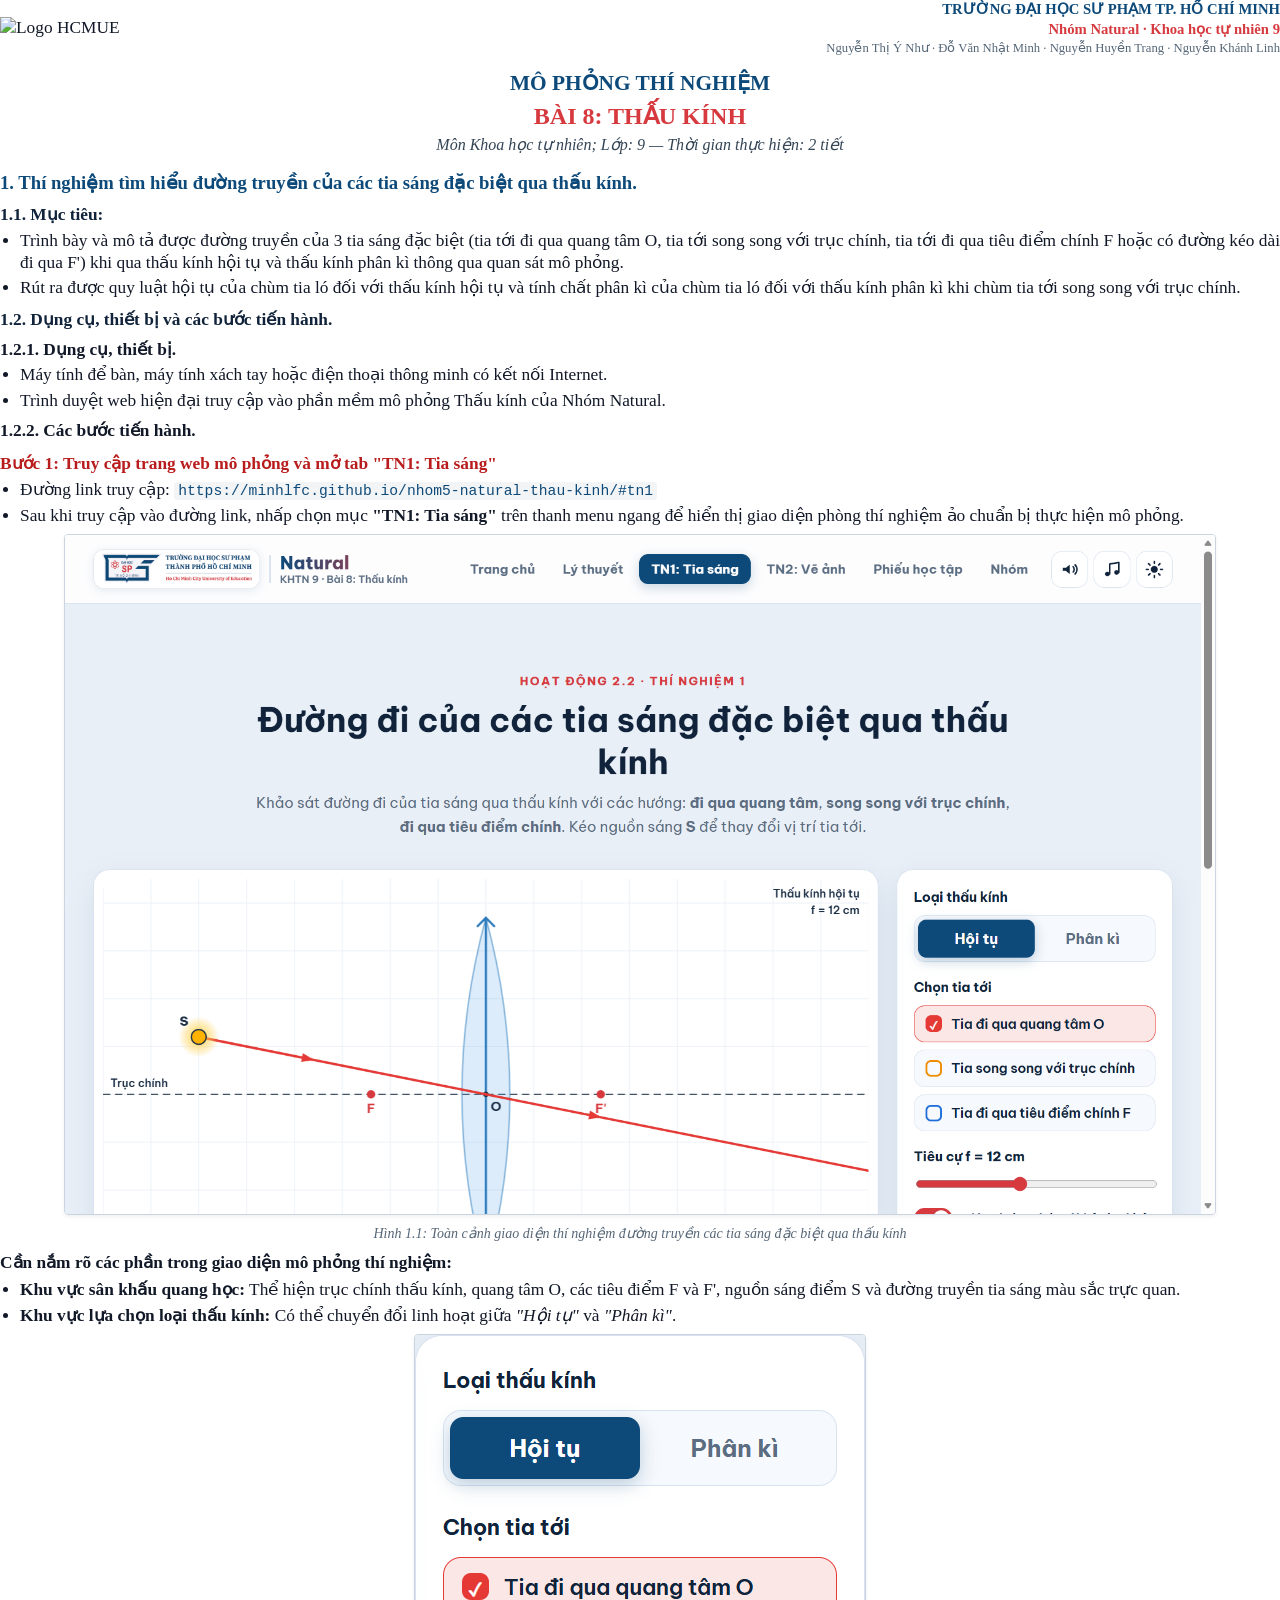
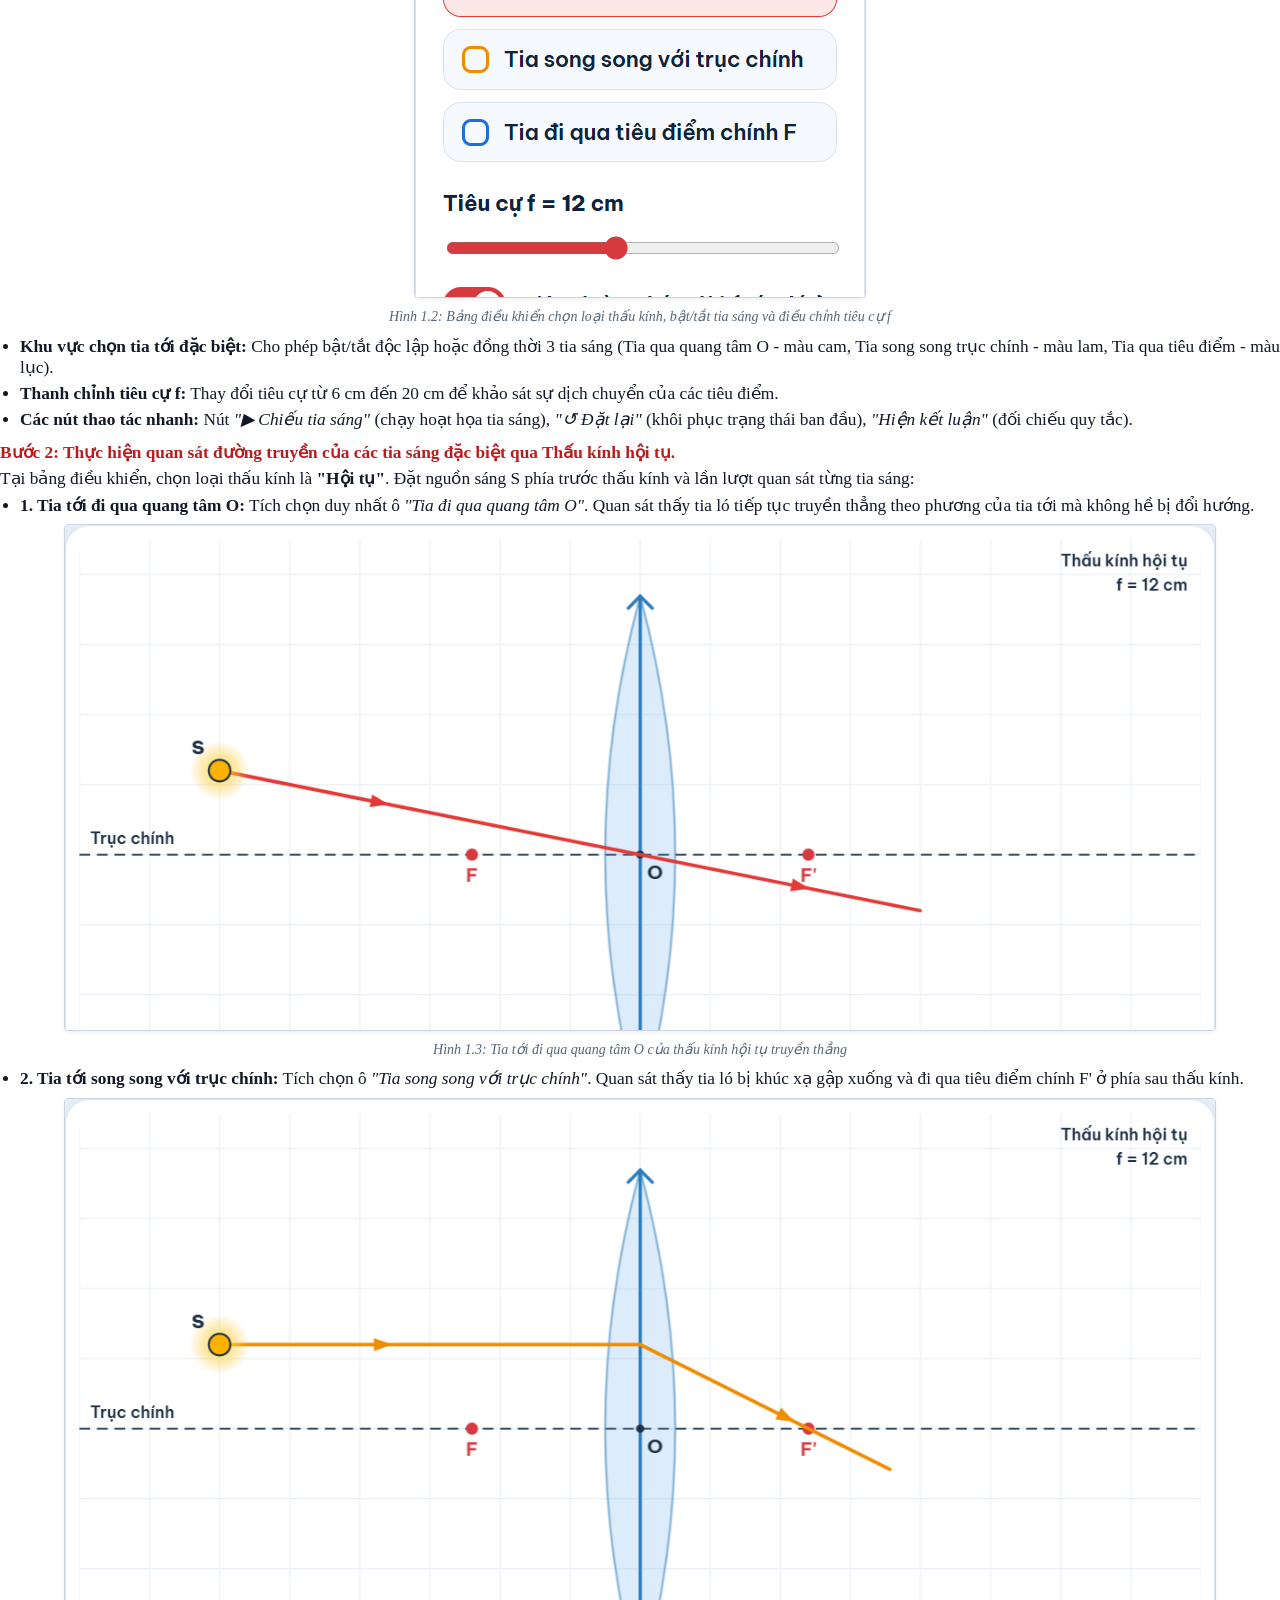
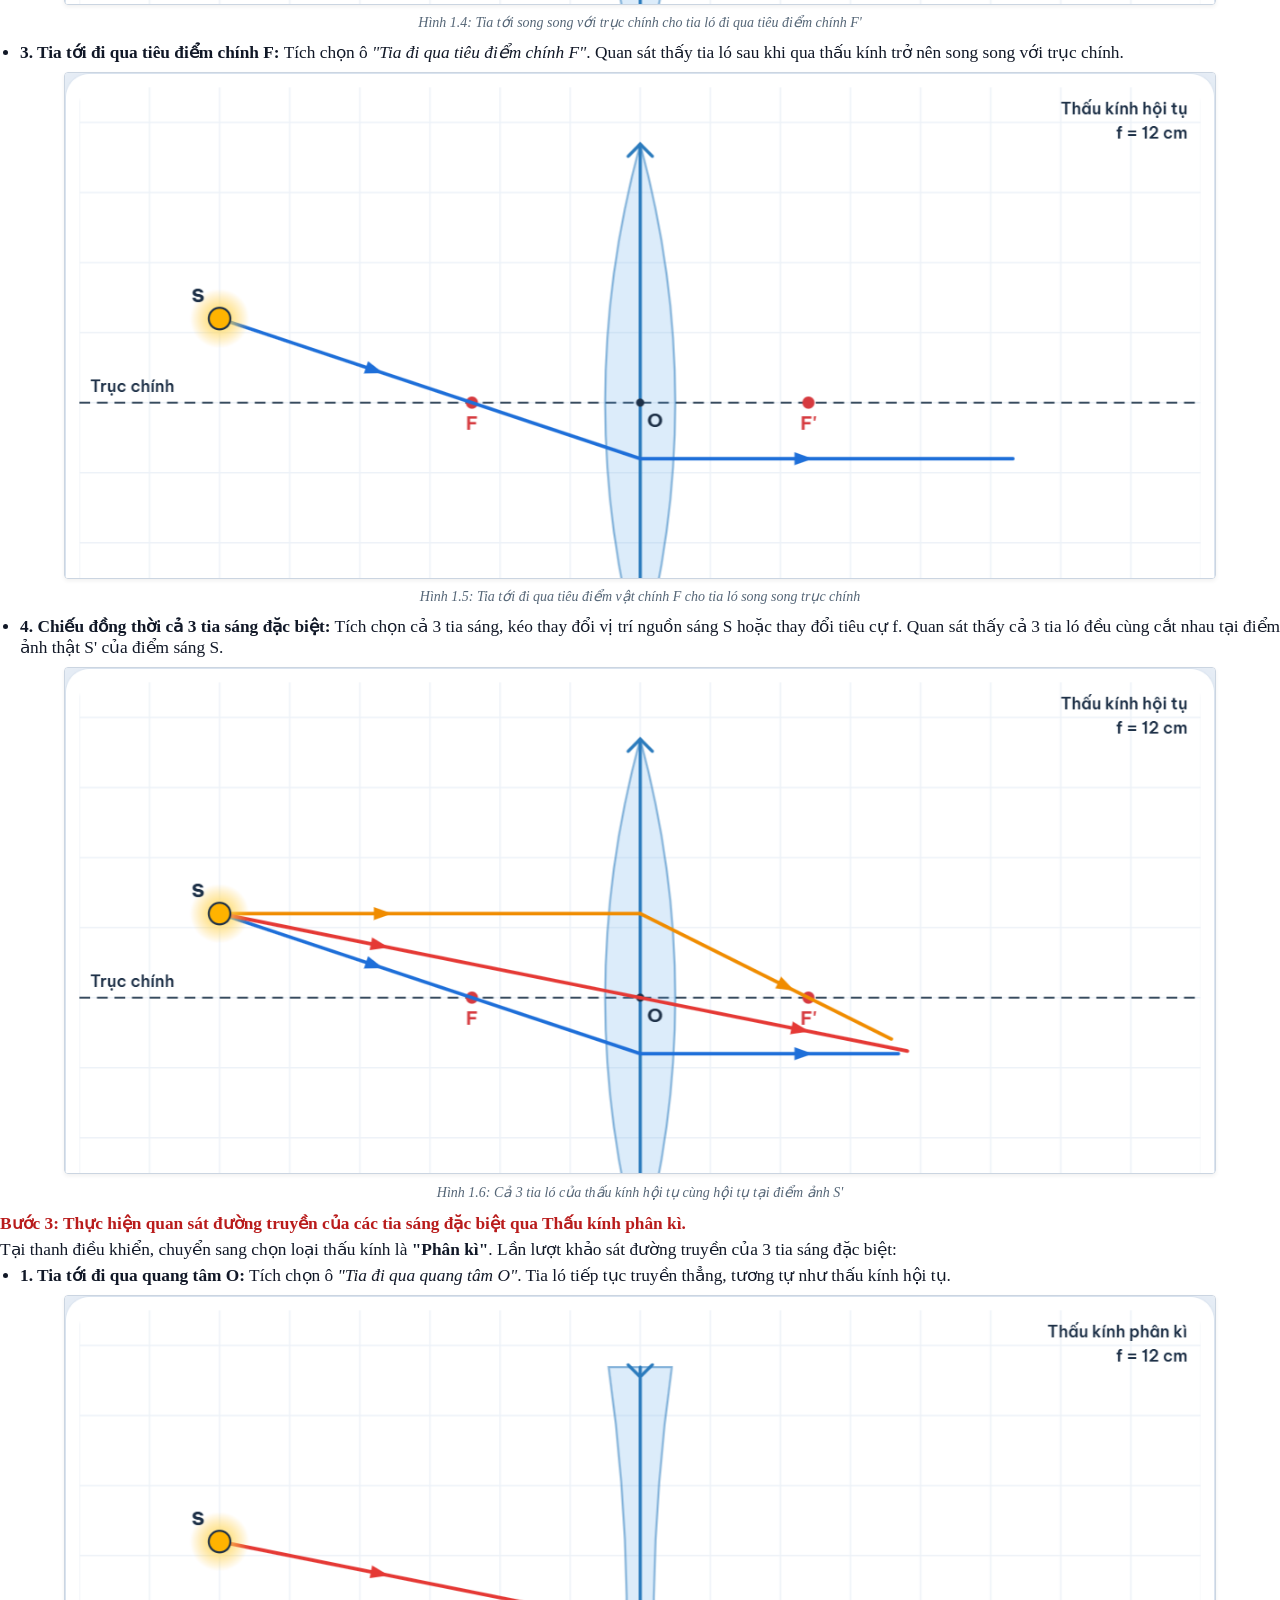
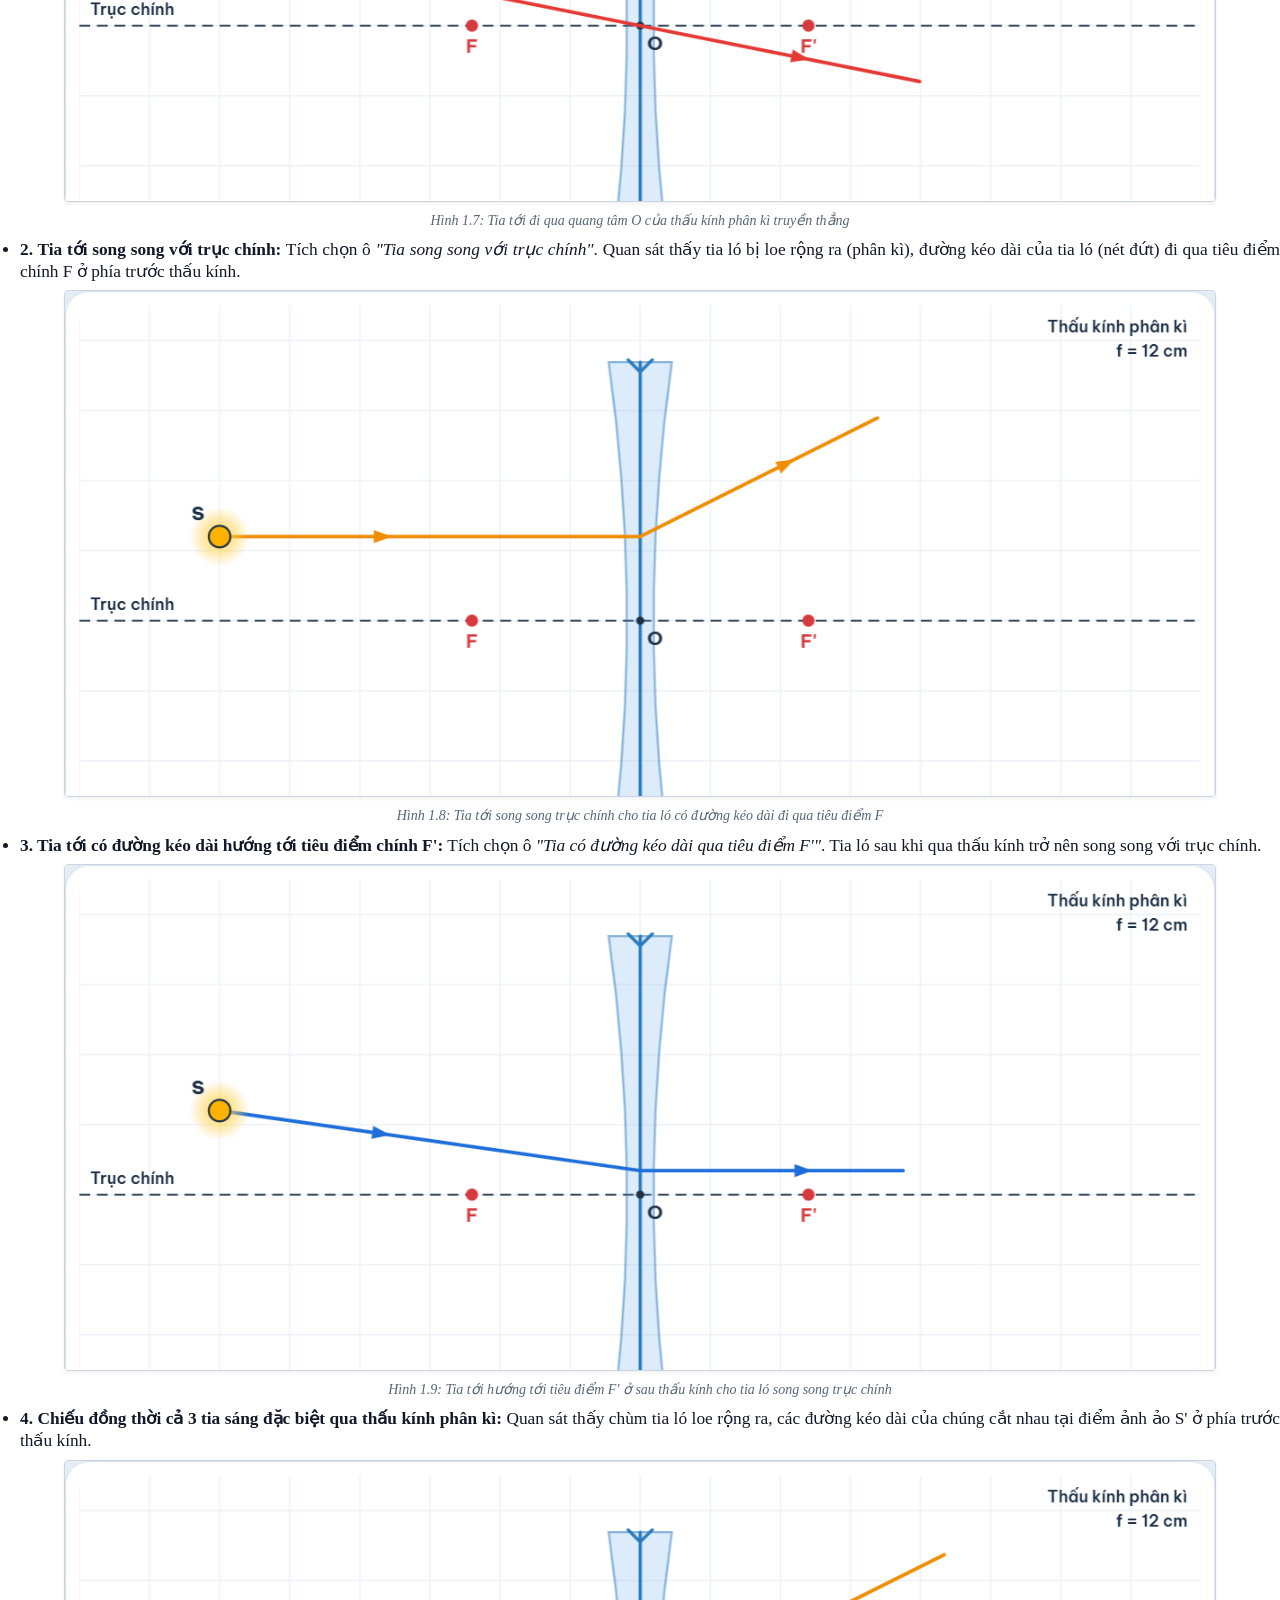
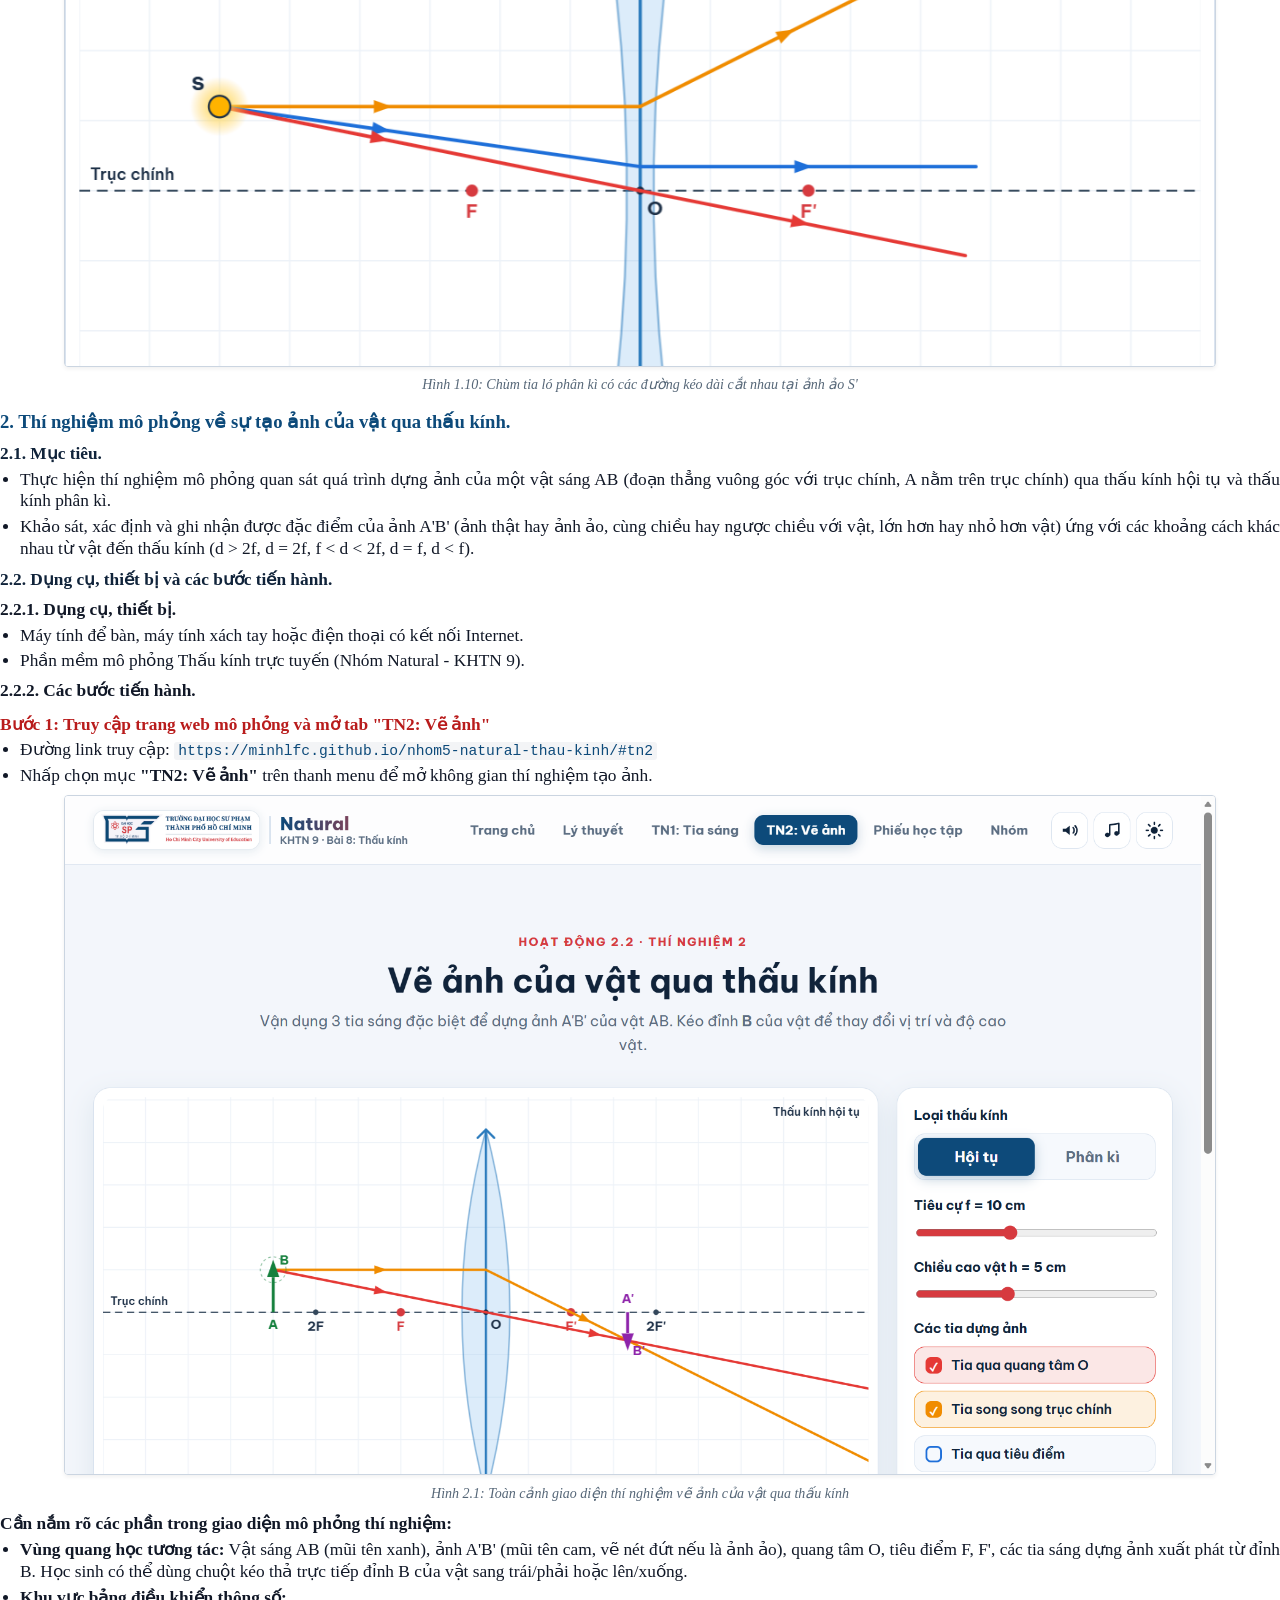
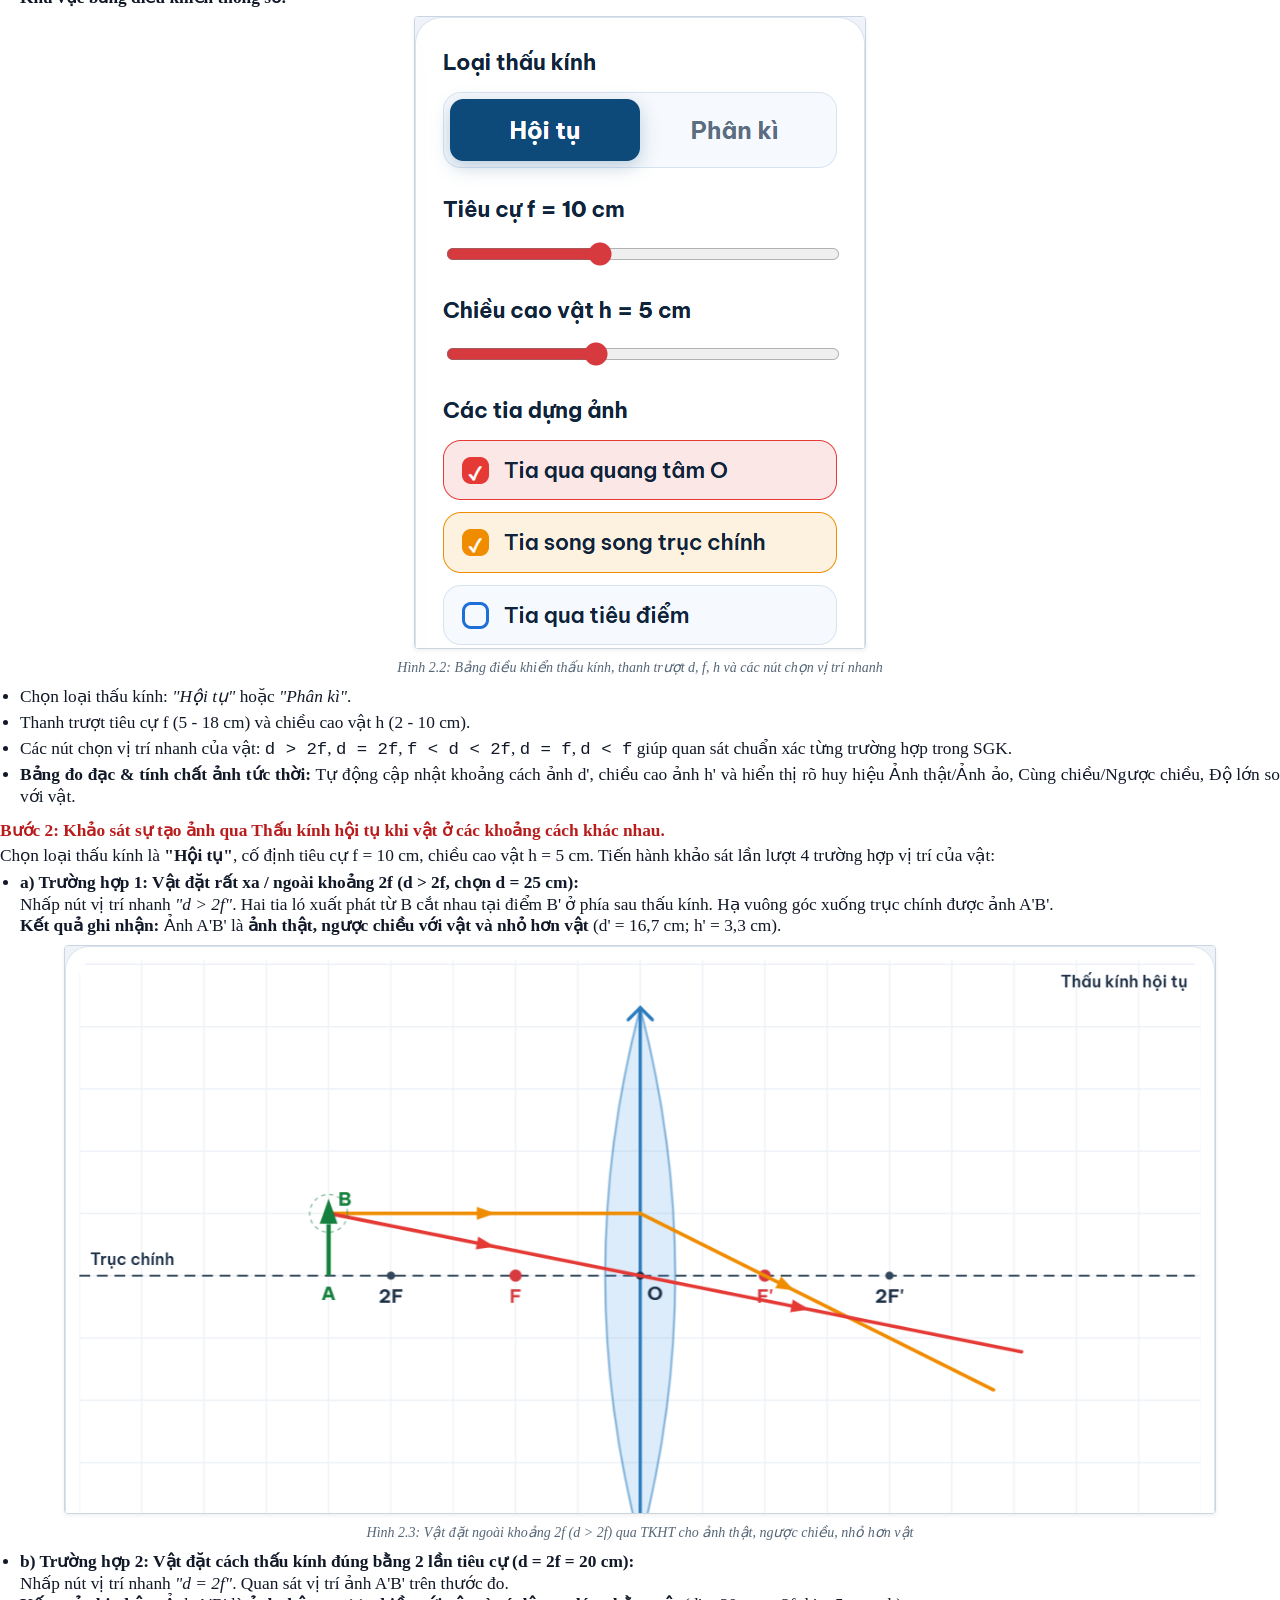
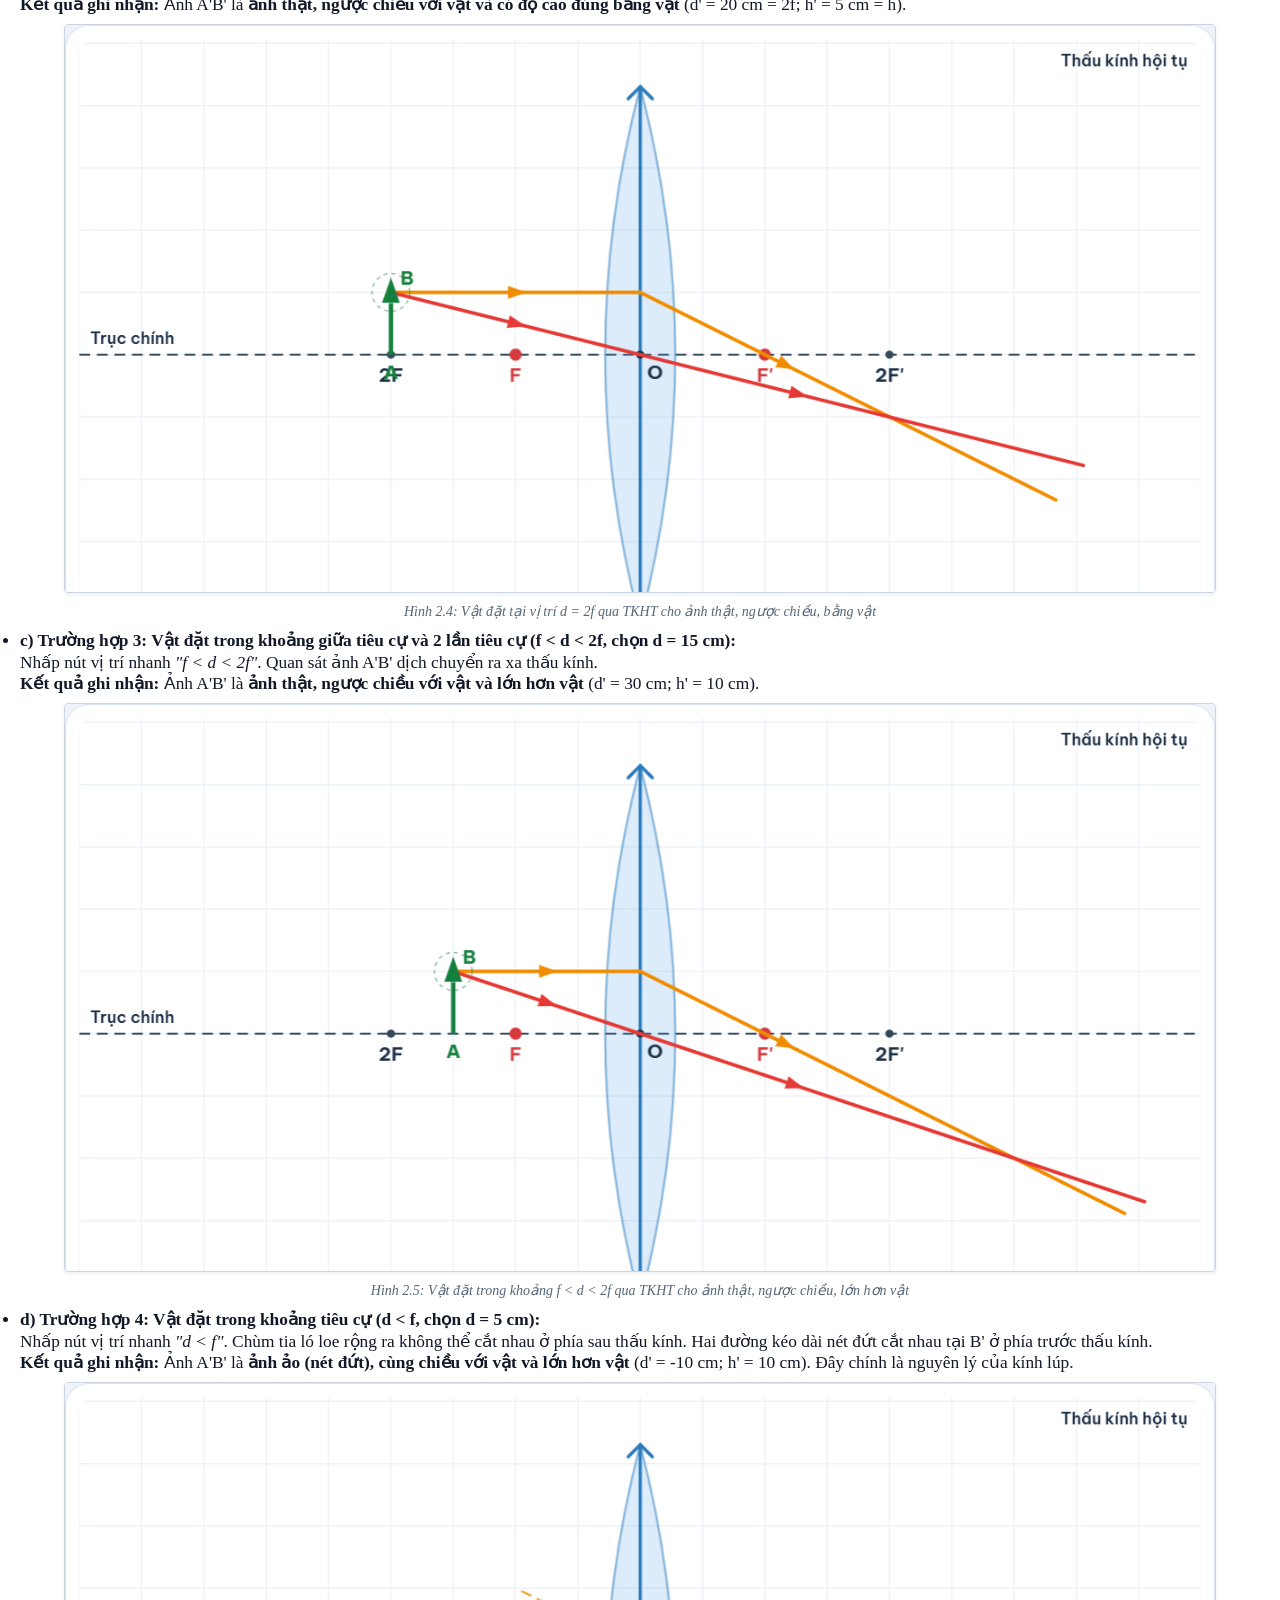
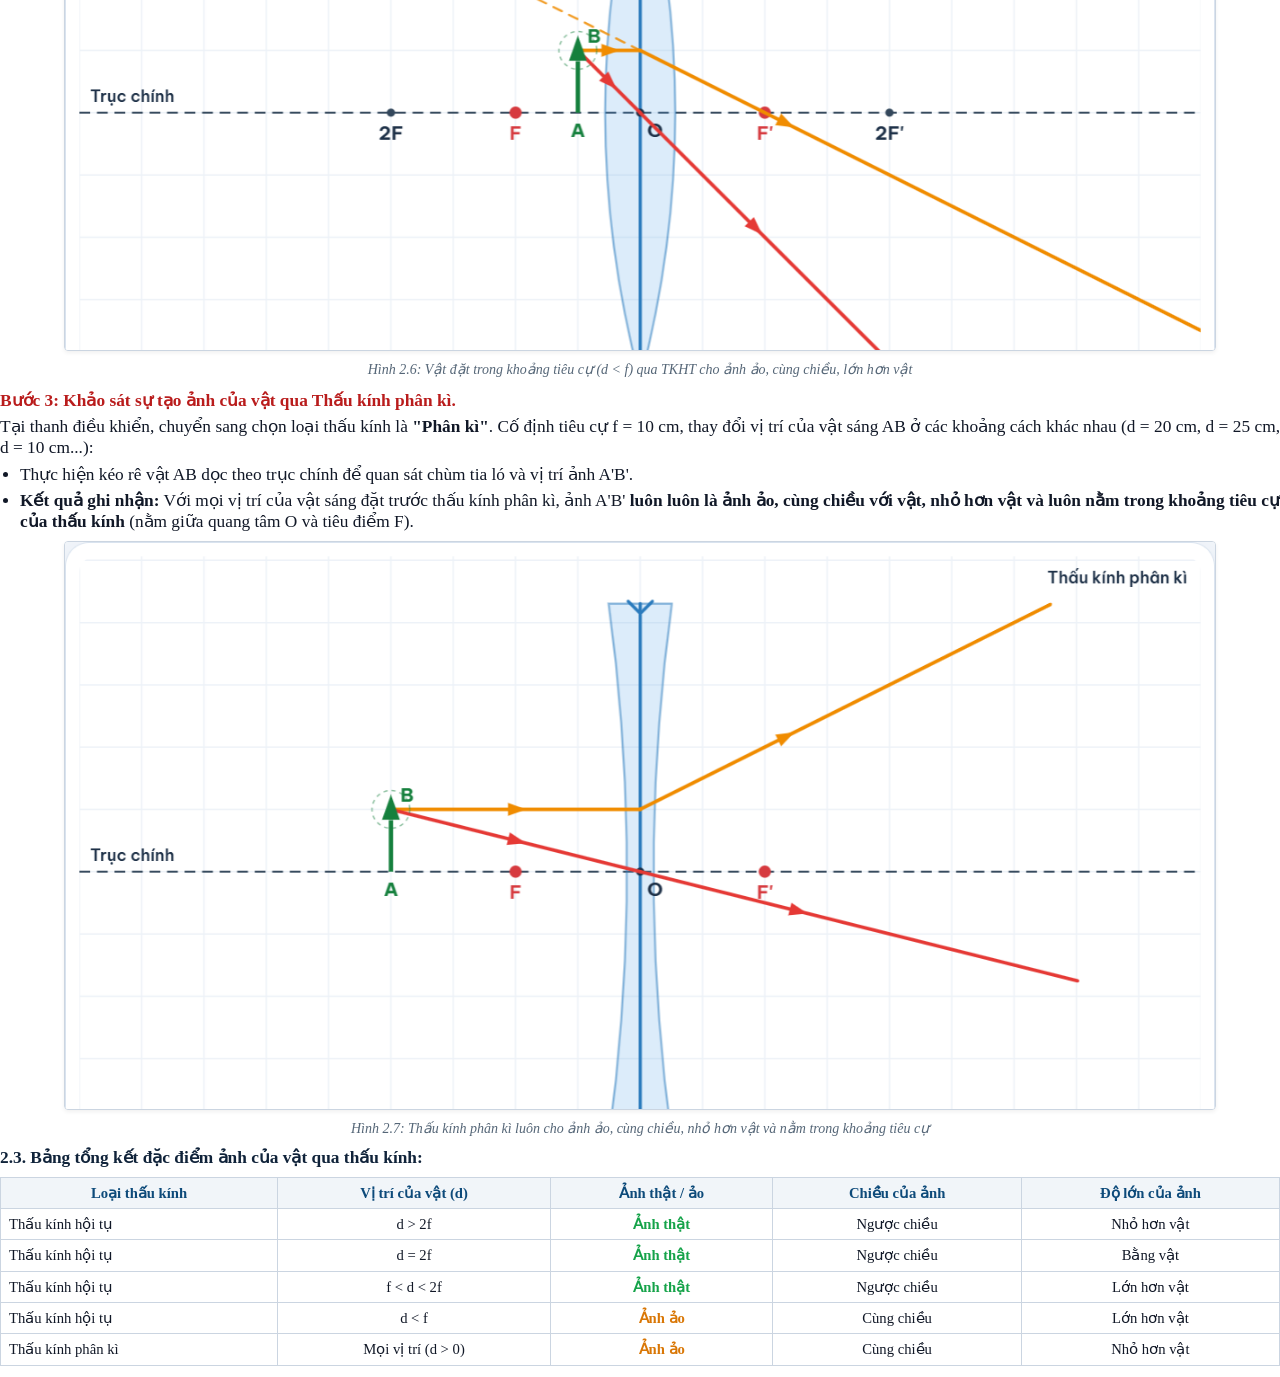
==== document_preview.html @ ff5a1ccb "Add full simulation experiment guide in Word (DOCX) and PDF with captured screenshots" ====
<!DOCTYPE html>
<html lang="vi">
<head>
  <meta charset="UTF-8">
  <title>Mô Phỏng Thí Nghiệm - Bài 8: Thấu Kính - Nhóm Natural</title>
  <style>
    @page {
      size: A4;
      margin: 18mm 16mm 18mm 18mm;
      @bottom-center {
        content: counter(page);
        font-family: 'Times New Roman', serif;
        font-size: 11pt;
        color: #555;
      }
    }
    * { box-sizing: border-box; }
    body {
      font-family: 'Times New Roman', Times, serif;
      font-size: 13pt;
      line-height: 1.25;
      color: #111827;
      margin: 0;
      padding: 0;
      background: #fff;
    }
    .header-table {
      width: 100%;
      border-collapse: collapse;
      margin-bottom: 12px;
    }
    .header-table td {
      vertical-align: middle;
      border: none;
      padding: 0;
    }
    .logo-img {
      max-width: 220px;
      height: auto;
      display: block;
    }
    .school-info {
      text-align: right;
    }
    .school-name {
      font-size: 11pt;
      font-weight: bold;
      color: #0d4a7a;
      text-transform: uppercase;
    }
    .group-name {
      font-size: 11pt;
      font-weight: bold;
      color: #d63a3f;
      margin-top: 2px;
    }
    .members {
      font-size: 9.5pt;
      color: #556677;
      margin-top: 2px;
    }
    .title-box {
      text-align: center;
      margin: 14px 0 16px 0;
    }
    .main-title {
      font-size: 16pt;
      font-weight: bold;
      color: #0d4a7a;
      text-transform: uppercase;
      margin: 0 0 4px 0;
    }
    .lesson-title {
      font-size: 18pt;
      font-weight: bold;
      color: #d63a3f;
      text-transform: uppercase;
      margin: 0 0 4px 0;
    }
    .meta-title {
      font-size: 12pt;
      font-style: italic;
      color: #334455;
      margin: 0;
    }
    h1 {
      font-size: 14pt;
      font-weight: bold;
      color: #0d4a7a;
      margin: 16px 0 6px 0;
      page-break-after: avoid;
    }
    h2 {
      font-size: 13pt;
      font-weight: bold;
      color: #10233a;
      margin: 10px 0 4px 0;
      page-break-after: avoid;
    }
    h3 {
      font-size: 13pt;
      font-weight: bold;
      color: #111827;
      margin: 8px 0 4px 0;
      page-break-after: avoid;
    }
    .step-title {
      font-size: 13pt;
      font-weight: bold;
      color: #b91c1c;
      margin: 12px 0 4px 0;
      page-break-after: avoid;
    }
    p {
      margin: 0 0 5px 0;
      text-align: justify;
    }
    ul {
      margin: 4px 0 6px 20px;
      padding: 0;
    }
    li {
      margin-bottom: 4px;
      text-align: justify;
    }
    .img-wrap {
      text-align: center;
      margin: 8px 0 10px 0;
      page-break-inside: avoid;
    }
    .img-wrap img {
      max-width: 90%;
      height: auto;
      border: 1px solid #cbd5e1;
      border-radius: 4px;
      box-shadow: 0 2px 4px rgba(0,0,0,0.06);
    }
    .img-wrap.small img {
      max-width: 65%;
    }
    .caption {
      font-size: 10.5pt;
      font-style: italic;
      color: #556677;
      margin-top: 4px;
      text-align: center;
    }
    table.data-table {
      width: 100%;
      border-collapse: collapse;
      margin: 8px 0 12px 0;
      page-break-inside: avoid;
    }
    table.data-table th, table.data-table td {
      border: 1px solid #cbd5e1;
      padding: 6px 8px;
      font-size: 11pt;
    }
    table.data-table th {
      background: #f1f5f9;
      color: #0d4a7a;
      font-weight: bold;
      text-align: center;
    }
    .text-center { text-align: center; }
    .badge-real { color: #16a34a; font-weight: bold; }
    .badge-virt { color: #d97706; font-weight: bold; }
    .link-code {
      background: #f3f4f6;
      padding: 1px 4px;
      border-radius: 3px;
      font-family: Consolas, monospace;
      font-size: 11pt;
      color: #0d4a7a;
    }
  </style>
</head>
<body>

  <!-- Header -->
  <table class="header-table">
    <tr>
      <td style="width: 38%;">
        <img src="D:\nhóm5natural\assets\logo-hcmue.png" class="logo-img" alt="Logo HCMUE">
      </td>
      <td style="width: 62%;" class="school-info">
        <div class="school-name">Trường Đại học Sư phạm TP. Hồ Chí Minh</div>
        <div class="group-name">Nhóm Natural · Khoa học tự nhiên 9</div>
        <div class="members">Nguyễn Thị Ý Như · Đỗ Văn Nhật Minh · Nguyễn Huyền Trang · Nguyễn Khánh Linh</div>
      </td>
    </tr>
  </table>

  <!-- Title -->
  <div class="title-box">
    <div class="main-title">Mô Phỏng Thí Nghiệm</div>
    <div class="lesson-title">Bài 8: Thấu Kính</div>
    <div class="meta-title">Môn Khoa học tự nhiên; Lớp: 9 — Thời gian thực hiện: 2 tiết</div>
  </div>

  <!-- Phần 1 -->
  <h1>1. Thí nghiệm tìm hiểu đường truyền của các tia sáng đặc biệt qua thấu kính.</h1>
  
  <h2>1.1. Mục tiêu:</h2>
  <ul>
    <li>Trình bày và mô tả được đường truyền của 3 tia sáng đặc biệt (tia tới đi qua quang tâm O, tia tới song song với trục chính, tia tới đi qua tiêu điểm chính F hoặc có đường kéo dài đi qua F') khi qua thấu kính hội tụ và thấu kính phân kì thông qua quan sát mô phỏng.</li>
    <li>Rút ra được quy luật hội tụ của chùm tia ló đối với thấu kính hội tụ và tính chất phân kì của chùm tia ló đối với thấu kính phân kì khi chùm tia tới song song với trục chính.</li>
  </ul>

  <h2>1.2. Dụng cụ, thiết bị và các bước tiến hành.</h2>
  <h3>1.2.1. Dụng cụ, thiết bị.</h3>
  <ul>
    <li>Máy tính để bàn, máy tính xách tay hoặc điện thoại thông minh có kết nối Internet.</li>
    <li>Trình duyệt web hiện đại truy cập vào phần mềm mô phỏng Thấu kính của Nhóm Natural.</li>
  </ul>

  <h3>1.2.2. Các bước tiến hành.</h3>
  <div class="step-title">Bước 1: Truy cập trang web mô phỏng và mở tab "TN1: Tia sáng"</div>
  <ul>
    <li>Đường link truy cập: <span class="link-code">https://minhlfc.github.io/nhom5-natural-thau-kinh/#tn1</span></li>
    <li>Sau khi truy cập vào đường link, nhấp chọn mục <b>"TN1: Tia sáng"</b> trên thanh menu ngang để hiển thị giao diện phòng thí nghiệm ảo chuẩn bị thực hiện mô phỏng.</li>
  </ul>

  <div class="img-wrap">
    <img src="doc_images/01_tn1_overview.png" alt="Giao diện TN1">
    <div class="caption">Hình 1.1: Toàn cảnh giao diện thí nghiệm đường truyền các tia sáng đặc biệt qua thấu kính</div>
  </div>

  <p><b>Cần nắm rõ các phần trong giao diện mô phỏng thí nghiệm:</b></p>
  <ul>
    <li><b>Khu vực sân khấu quang học:</b> Thể hiện trục chính thấu kính, quang tâm O, các tiêu điểm F và F', nguồn sáng điểm S và đường truyền tia sáng màu sắc trực quan.</li>
    <li><b>Khu vực lựa chọn loại thấu kính:</b> Có thể chuyển đổi linh hoạt giữa <i>"Hội tụ"</i> và <i>"Phân kì"</i>.</li>
  </ul>

  <div class="img-wrap small">
    <img src="doc_images/02_tn1_controls.png" alt="Bảng điều khiển TN1">
    <div class="caption">Hình 1.2: Bảng điều khiển chọn loại thấu kính, bật/tắt tia sáng và điều chỉnh tiêu cự f</div>
  </div>

  <ul>
    <li><b>Khu vực chọn tia tới đặc biệt:</b> Cho phép bật/tắt độc lập hoặc đồng thời 3 tia sáng (Tia qua quang tâm O - màu cam, Tia song song trục chính - màu lam, Tia qua tiêu điểm - màu lục).</li>
    <li><b>Thanh chỉnh tiêu cự f:</b> Thay đổi tiêu cự từ 6 cm đến 20 cm để khảo sát sự dịch chuyển của các tiêu điểm.</li>
    <li><b>Các nút thao tác nhanh:</b> Nút <i>"▶ Chiếu tia sáng"</i> (chạy hoạt họa tia sáng), <i>"↺ Đặt lại"</i> (khôi phục trạng thái ban đầu), <i>"Hiện kết luận"</i> (đối chiếu quy tắc).</li>
  </ul>

  <div class="step-title">Bước 2: Thực hiện quan sát đường truyền của các tia sáng đặc biệt qua Thấu kính hội tụ.</div>
  <p>Tại bảng điều khiển, chọn loại thấu kính là <b>"Hội tụ"</b>. Đặt nguồn sáng S phía trước thấu kính và lần lượt quan sát từng tia sáng:</p>
  <ul>
    <li><b>1. Tia tới đi qua quang tâm O:</b> Tích chọn duy nhất ô <i>"Tia đi qua quang tâm O"</i>. Quan sát thấy tia ló tiếp tục truyền thẳng theo phương của tia tới mà không hề bị đổi hướng.</li>
  </ul>
  <div class="img-wrap">
    <img src="doc_images/03_tn1_ht_ray_o.png" alt="Tia qua quang tâm O - TKHT">
    <div class="caption">Hình 1.3: Tia tới đi qua quang tâm O của thấu kính hội tụ truyền thẳng</div>
  </div>

  <ul>
    <li><b>2. Tia tới song song với trục chính:</b> Tích chọn ô <i>"Tia song song với trục chính"</i>. Quan sát thấy tia ló bị khúc xạ gập xuống và đi qua tiêu điểm chính F' ở phía sau thấu kính.</li>
  </ul>
  <div class="img-wrap">
    <img src="doc_images/04_tn1_ht_ray_p.png" alt="Tia song song trục chính - TKHT">
    <div class="caption">Hình 1.4: Tia tới song song với trục chính cho tia ló đi qua tiêu điểm chính F'</div>
  </div>

  <ul>
    <li><b>3. Tia tới đi qua tiêu điểm chính F:</b> Tích chọn ô <i>"Tia đi qua tiêu điểm chính F"</i>. Quan sát thấy tia ló sau khi qua thấu kính trở nên song song với trục chính.</li>
  </ul>
  <div class="img-wrap">
    <img src="doc_images/05_tn1_ht_ray_f.png" alt="Tia qua tiêu điểm F - TKHT">
    <div class="caption">Hình 1.5: Tia tới đi qua tiêu điểm vật chính F cho tia ló song song trục chính</div>
  </div>

  <ul>
    <li><b>4. Chiếu đồng thời cả 3 tia sáng đặc biệt:</b> Tích chọn cả 3 tia sáng, kéo thay đổi vị trí nguồn sáng S hoặc thay đổi tiêu cự f. Quan sát thấy cả 3 tia ló đều cùng cắt nhau tại điểm ảnh thật S' của điểm sáng S.</li>
  </ul>
  <div class="img-wrap">
    <img src="doc_images/06_tn1_ht_all_rays.png" alt="Cả 3 tia sáng - TKHT">
    <div class="caption">Hình 1.6: Cả 3 tia ló của thấu kính hội tụ cùng hội tụ tại điểm ảnh S'</div>
  </div>

  <div class="step-title">Bước 3: Thực hiện quan sát đường truyền của các tia sáng đặc biệt qua Thấu kính phân kì.</div>
  <p>Tại thanh điều khiển, chuyển sang chọn loại thấu kính là <b>"Phân kì"</b>. Lần lượt khảo sát đường truyền của 3 tia sáng đặc biệt:</p>
  <ul>
    <li><b>1. Tia tới đi qua quang tâm O:</b> Tích chọn ô <i>"Tia đi qua quang tâm O"</i>. Tia ló tiếp tục truyền thẳng, tương tự như thấu kính hội tụ.</li>
  </ul>
  <div class="img-wrap">
    <img src="doc_images/07_tn1_pk_ray_o.png" alt="Tia qua quang tâm O - TKPK">
    <div class="caption">Hình 1.7: Tia tới đi qua quang tâm O của thấu kính phân kì truyền thẳng</div>
  </div>

  <ul>
    <li><b>2. Tia tới song song với trục chính:</b> Tích chọn ô <i>"Tia song song với trục chính"</i>. Quan sát thấy tia ló bị loe rộng ra (phân kì), đường kéo dài của tia ló (nét đứt) đi qua tiêu điểm chính F ở phía trước thấu kính.</li>
  </ul>
  <div class="img-wrap">
    <img src="doc_images/08_tn1_pk_ray_p.png" alt="Tia song song trục chính - TKPK">
    <div class="caption">Hình 1.8: Tia tới song song trục chính cho tia ló có đường kéo dài đi qua tiêu điểm F</div>
  </div>

  <ul>
    <li><b>3. Tia tới có đường kéo dài hướng tới tiêu điểm chính F':</b> Tích chọn ô <i>"Tia có đường kéo dài qua tiêu điểm F'"</i>. Tia ló sau khi qua thấu kính trở nên song song với trục chính.</li>
  </ul>
  <div class="img-wrap">
    <img src="doc_images/09_tn1_pk_ray_f.png" alt="Tia hướng tới tiêu điểm F' - TKPK">
    <div class="caption">Hình 1.9: Tia tới hướng tới tiêu điểm F' ở sau thấu kính cho tia ló song song trục chính</div>
  </div>

  <ul>
    <li><b>4. Chiếu đồng thời cả 3 tia sáng đặc biệt qua thấu kính phân kì:</b> Quan sát thấy chùm tia ló loe rộng ra, các đường kéo dài của chúng cắt nhau tại điểm ảnh ảo S' ở phía trước thấu kính.</li>
  </ul>
  <div class="img-wrap">
    <img src="doc_images/10_tn1_pk_all_rays.png" alt="Cả 3 tia sáng - TKPK">
    <div class="caption">Hình 1.10: Chùm tia ló phân kì có các đường kéo dài cắt nhau tại ảnh ảo S'</div>
  </div>

  <!-- Phần 2 -->
  <h1>2. Thí nghiệm mô phỏng về sự tạo ảnh của vật qua thấu kính.</h1>
  
  <h2>2.1. Mục tiêu.</h2>
  <ul>
    <li>Thực hiện thí nghiệm mô phỏng quan sát quá trình dựng ảnh của một vật sáng AB (đoạn thẳng vuông góc với trục chính, A nằm trên trục chính) qua thấu kính hội tụ và thấu kính phân kì.</li>
    <li>Khảo sát, xác định và ghi nhận được đặc điểm của ảnh A'B' (ảnh thật hay ảnh ảo, cùng chiều hay ngược chiều với vật, lớn hơn hay nhỏ hơn vật) ứng với các khoảng cách khác nhau từ vật đến thấu kính (d &gt; 2f, d = 2f, f &lt; d &lt; 2f, d = f, d &lt; f).</li>
  </ul>

  <h2>2.2. Dụng cụ, thiết bị và các bước tiến hành.</h2>
  <h3>2.2.1. Dụng cụ, thiết bị.</h3>
  <ul>
    <li>Máy tính để bàn, máy tính xách tay hoặc điện thoại có kết nối Internet.</li>
    <li>Phần mềm mô phỏng Thấu kính trực tuyến (Nhóm Natural - KHTN 9).</li>
  </ul>

  <h3>2.2.2. Các bước tiến hành.</h3>
  <div class="step-title">Bước 1: Truy cập trang web mô phỏng và mở tab "TN2: Vẽ ảnh"</div>
  <ul>
    <li>Đường link truy cập: <span class="link-code">https://minhlfc.github.io/nhom5-natural-thau-kinh/#tn2</span></li>
    <li>Nhấp chọn mục <b>"TN2: Vẽ ảnh"</b> trên thanh menu để mở không gian thí nghiệm tạo ảnh.</li>
  </ul>

  <div class="img-wrap">
    <img src="doc_images/11_tn2_overview.png" alt="Giao diện TN2">
    <div class="caption">Hình 2.1: Toàn cảnh giao diện thí nghiệm vẽ ảnh của vật qua thấu kính</div>
  </div>

  <p><b>Cần nắm rõ các phần trong giao diện mô phỏng thí nghiệm:</b></p>
  <ul>
    <li><b>Vùng quang học tương tác:</b> Vật sáng AB (mũi tên xanh), ảnh A'B' (mũi tên cam, vẽ nét đứt nếu là ảnh ảo), quang tâm O, tiêu điểm F, F', các tia sáng dựng ảnh xuất phát từ đỉnh B. Học sinh có thể dùng chuột kéo thả trực tiếp đỉnh B của vật sang trái/phải hoặc lên/xuống.</li>
    <li><b>Khu vực bảng điều khiển thông số:</b></li>
  </ul>

  <div class="img-wrap small">
    <img src="doc_images/12_tn2_controls.png" alt="Bảng điều khiển TN2">
    <div class="caption">Hình 2.2: Bảng điều khiển thấu kính, thanh trượt d, f, h và các nút chọn vị trí nhanh</div>
  </div>

  <ul>
    <li>Chọn loại thấu kính: <i>"Hội tụ"</i> hoặc <i>"Phân kì"</i>.</li>
    <li>Thanh trượt tiêu cự f (5 - 18 cm) và chiều cao vật h (2 - 10 cm).</li>
    <li>Các nút chọn vị trí nhanh của vật: <code>d &gt; 2f</code>, <code>d = 2f</code>, <code>f &lt; d &lt; 2f</code>, <code>d = f</code>, <code>d &lt; f</code> giúp quan sát chuẩn xác từng trường hợp trong SGK.</li>
    <li><b>Bảng đo đạc & tính chất ảnh tức thời:</b> Tự động cập nhật khoảng cách ảnh d', chiều cao ảnh h' và hiển thị rõ huy hiệu Ảnh thật/Ảnh ảo, Cùng chiều/Ngược chiều, Độ lớn so với vật.</li>
  </ul>

  <div class="step-title">Bước 2: Khảo sát sự tạo ảnh qua Thấu kính hội tụ khi vật ở các khoảng cách khác nhau.</div>
  <p>Chọn loại thấu kính là <b>"Hội tụ"</b>, cố định tiêu cự f = 10 cm, chiều cao vật h = 5 cm. Tiến hành khảo sát lần lượt 4 trường hợp vị trí của vật:</p>

  <ul>
    <li><b>a) Trường hợp 1: Vật đặt rất xa / ngoài khoảng 2f (d &gt; 2f, chọn d = 25 cm):</b>
      <br>Nhấp nút vị trí nhanh <i>"d &gt; 2f"</i>. Hai tia ló xuất phát từ B cắt nhau tại điểm B' ở phía sau thấu kính. Hạ vuông góc xuống trục chính được ảnh A'B'.
      <br><b>Kết quả ghi nhận:</b> Ảnh A'B' là <b>ảnh thật, ngược chiều với vật và nhỏ hơn vật</b> (d' = 16,7 cm; h' = 3,3 cm).
    </li>
  </ul>
  <div class="img-wrap">
    <img src="doc_images/13_tn2_ht_case1_d_greater_2f.png" alt="TKHT d > 2f">
    <div class="caption">Hình 2.3: Vật đặt ngoài khoảng 2f (d &gt; 2f) qua TKHT cho ảnh thật, ngược chiều, nhỏ hơn vật</div>
  </div>

  <ul>
    <li><b>b) Trường hợp 2: Vật đặt cách thấu kính đúng bằng 2 lần tiêu cự (d = 2f = 20 cm):</b>
      <br>Nhấp nút vị trí nhanh <i>"d = 2f"</i>. Quan sát vị trí ảnh A'B' trên thước đo.
      <br><b>Kết quả ghi nhận:</b> Ảnh A'B' là <b>ảnh thật, ngược chiều với vật và có độ cao đúng bằng vật</b> (d' = 20 cm = 2f; h' = 5 cm = h).
    </li>
  </ul>
  <div class="img-wrap">
    <img src="doc_images/14_tn2_ht_case2_d_equal_2f.png" alt="TKHT d = 2f">
    <div class="caption">Hình 2.4: Vật đặt tại vị trí d = 2f qua TKHT cho ảnh thật, ngược chiều, bằng vật</div>
  </div>

  <ul>
    <li><b>c) Trường hợp 3: Vật đặt trong khoảng giữa tiêu cự và 2 lần tiêu cự (f &lt; d &lt; 2f, chọn d = 15 cm):</b>
      <br>Nhấp nút vị trí nhanh <i>"f &lt; d &lt; 2f"</i>. Quan sát ảnh A'B' dịch chuyển ra xa thấu kính.
      <br><b>Kết quả ghi nhận:</b> Ảnh A'B' là <b>ảnh thật, ngược chiều với vật và lớn hơn vật</b> (d' = 30 cm; h' = 10 cm).
    </li>
  </ul>
  <div class="img-wrap">
    <img src="doc_images/15_tn2_ht_case3_f_d_2f.png" alt="TKHT f < d < 2f">
    <div class="caption">Hình 2.5: Vật đặt trong khoảng f &lt; d &lt; 2f qua TKHT cho ảnh thật, ngược chiều, lớn hơn vật</div>
  </div>

  <ul>
    <li><b>d) Trường hợp 4: Vật đặt trong khoảng tiêu cự (d &lt; f, chọn d = 5 cm):</b>
      <br>Nhấp nút vị trí nhanh <i>"d &lt; f"</i>. Chùm tia ló loe rộng ra không thể cắt nhau ở phía sau thấu kính. Hai đường kéo dài nét đứt cắt nhau tại B' ở phía trước thấu kính.
      <br><b>Kết quả ghi nhận:</b> Ảnh A'B' là <b>ảnh ảo (nét đứt), cùng chiều với vật và lớn hơn vật</b> (d' = -10 cm; h' = 10 cm). Đây chính là nguyên lý của kính lúp.
    </li>
  </ul>
  <div class="img-wrap">
    <img src="doc_images/16_tn2_ht_case4_d_less_f.png" alt="TKHT d < f">
    <div class="caption">Hình 2.6: Vật đặt trong khoảng tiêu cự (d &lt; f) qua TKHT cho ảnh ảo, cùng chiều, lớn hơn vật</div>
  </div>

  <div class="step-title">Bước 3: Khảo sát sự tạo ảnh của vật qua Thấu kính phân kì.</div>
  <p>Tại thanh điều khiển, chuyển sang chọn loại thấu kính là <b>"Phân kì"</b>. Cố định tiêu cự f = 10 cm, thay đổi vị trí của vật sáng AB ở các khoảng cách khác nhau (d = 20 cm, d = 25 cm, d = 10 cm...):</p>
  <ul>
    <li>Thực hiện kéo rê vật AB dọc theo trục chính để quan sát chùm tia ló và vị trí ảnh A'B'.</li>
    <li><b>Kết quả ghi nhận:</b> Với mọi vị trí của vật sáng đặt trước thấu kính phân kì, ảnh A'B' <b>luôn luôn là ảnh ảo, cùng chiều với vật, nhỏ hơn vật và luôn nằm trong khoảng tiêu cự của thấu kính</b> (nằm giữa quang tâm O và tiêu điểm F).</li>
  </ul>
  <div class="img-wrap">
    <img src="doc_images/17_tn2_pk_case.png" alt="TKPK tạo ảnh">
    <div class="caption">Hình 2.7: Thấu kính phân kì luôn cho ảnh ảo, cùng chiều, nhỏ hơn vật và nằm trong khoảng tiêu cự</div>
  </div>

  <h2>2.3. Bảng tổng kết đặc điểm ảnh của vật qua thấu kính:</h2>
  <table class="data-table">
    <thead>
      <tr>
        <th>Loại thấu kính</th>
        <th>Vị trí của vật (d)</th>
        <th>Ảnh thật / ảo</th>
        <th>Chiều của ảnh</th>
        <th>Độ lớn của ảnh</th>
      </tr>
    </thead>
    <tbody>
      <tr>
        <td>Thấu kính hội tụ</td>
        <td class="text-center">d &gt; 2f</td>
        <td class="text-center badge-real">Ảnh thật</td>
        <td class="text-center">Ngược chiều</td>
        <td class="text-center">Nhỏ hơn vật</td>
      </tr>
      <tr>
        <td>Thấu kính hội tụ</td>
        <td class="text-center">d = 2f</td>
        <td class="text-center badge-real">Ảnh thật</td>
        <td class="text-center">Ngược chiều</td>
        <td class="text-center">Bằng vật</td>
      </tr>
      <tr>
        <td>Thấu kính hội tụ</td>
        <td class="text-center">f &lt; d &lt; 2f</td>
        <td class="text-center badge-real">Ảnh thật</td>
        <td class="text-center">Ngược chiều</td>
        <td class="text-center">Lớn hơn vật</td>
      </tr>
      <tr>
        <td>Thấu kính hội tụ</td>
        <td class="text-center">d &lt; f</td>
        <td class="text-center badge-virt">Ảnh ảo</td>
        <td class="text-center">Cùng chiều</td>
        <td class="text-center">Lớn hơn vật</td>
      </tr>
      <tr>
        <td>Thấu kính phân kì</td>
        <td class="text-center">Mọi vị trí (d &gt; 0)</td>
        <td class="text-center badge-virt">Ảnh ảo</td>
        <td class="text-center">Cùng chiều</td>
        <td class="text-center">Nhỏ hơn vật</td>
      </tr>
    </tbody>
  </table>

</body>
</html>
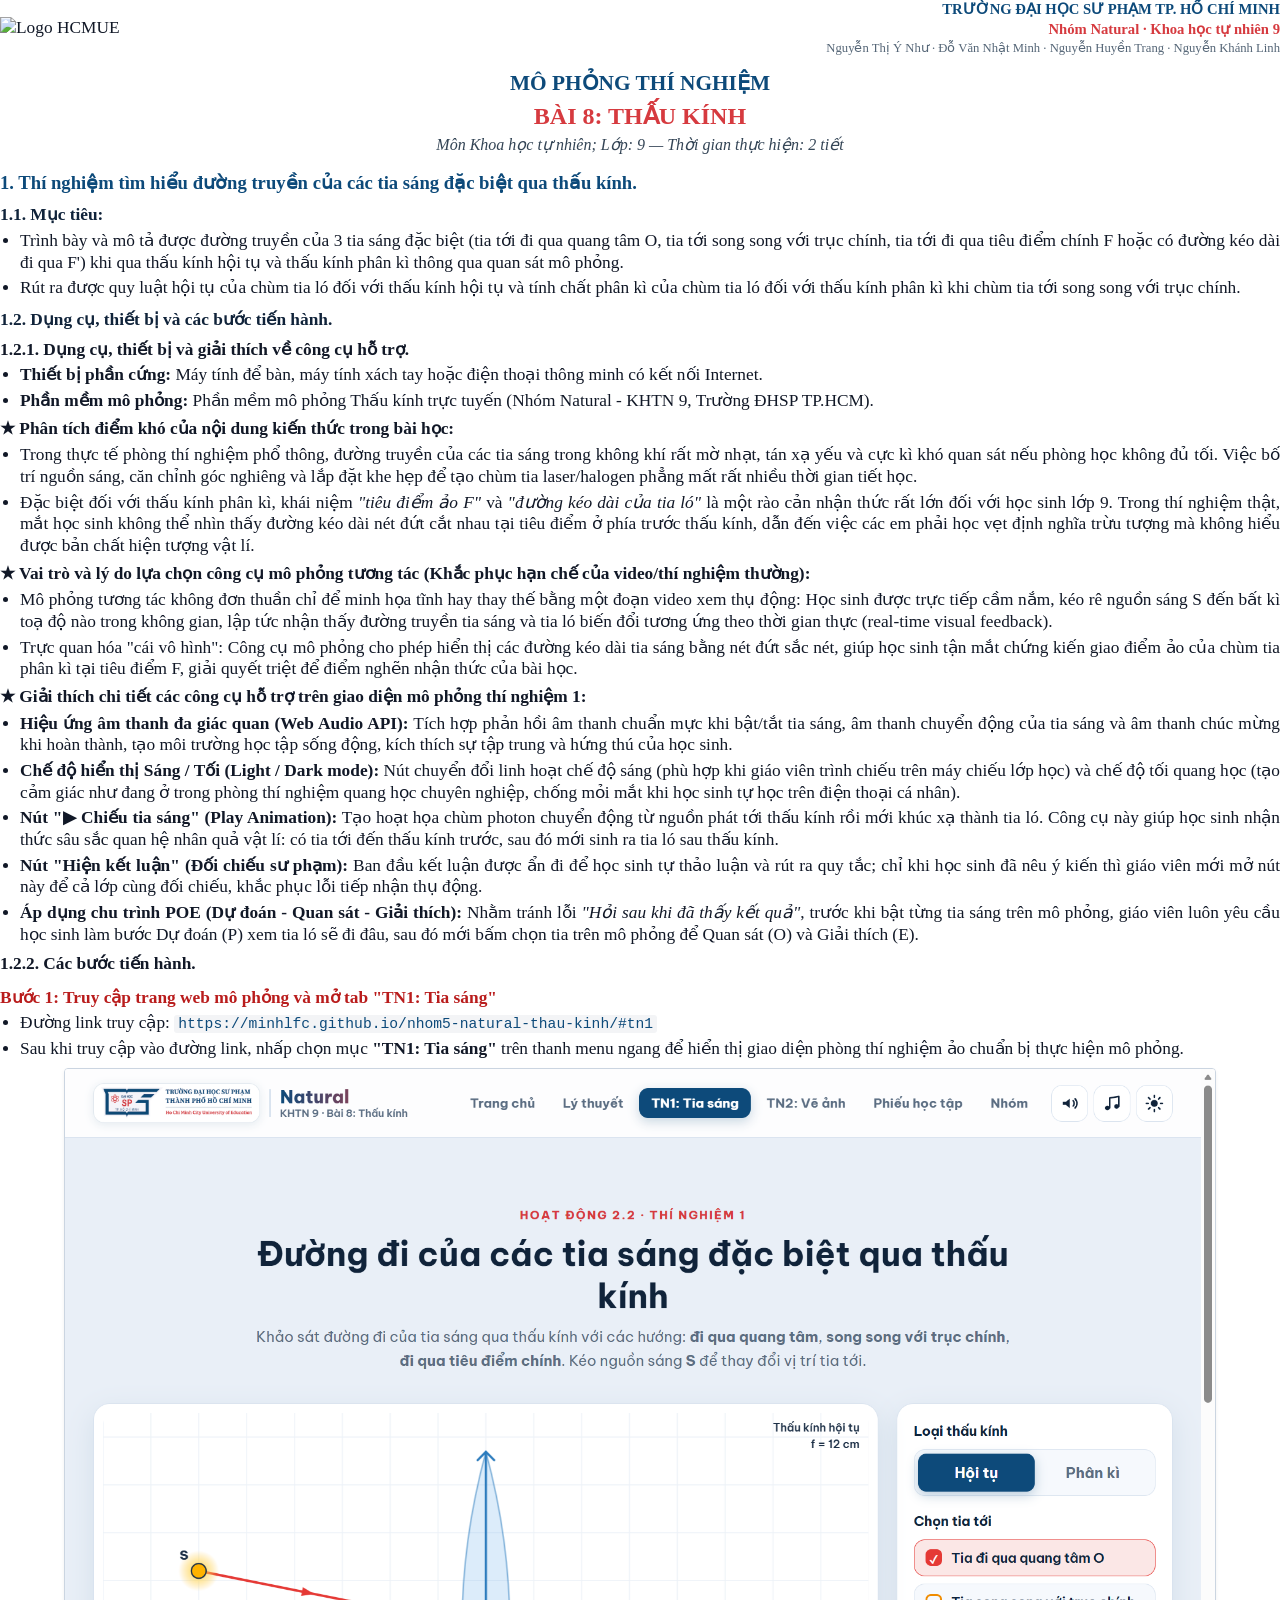
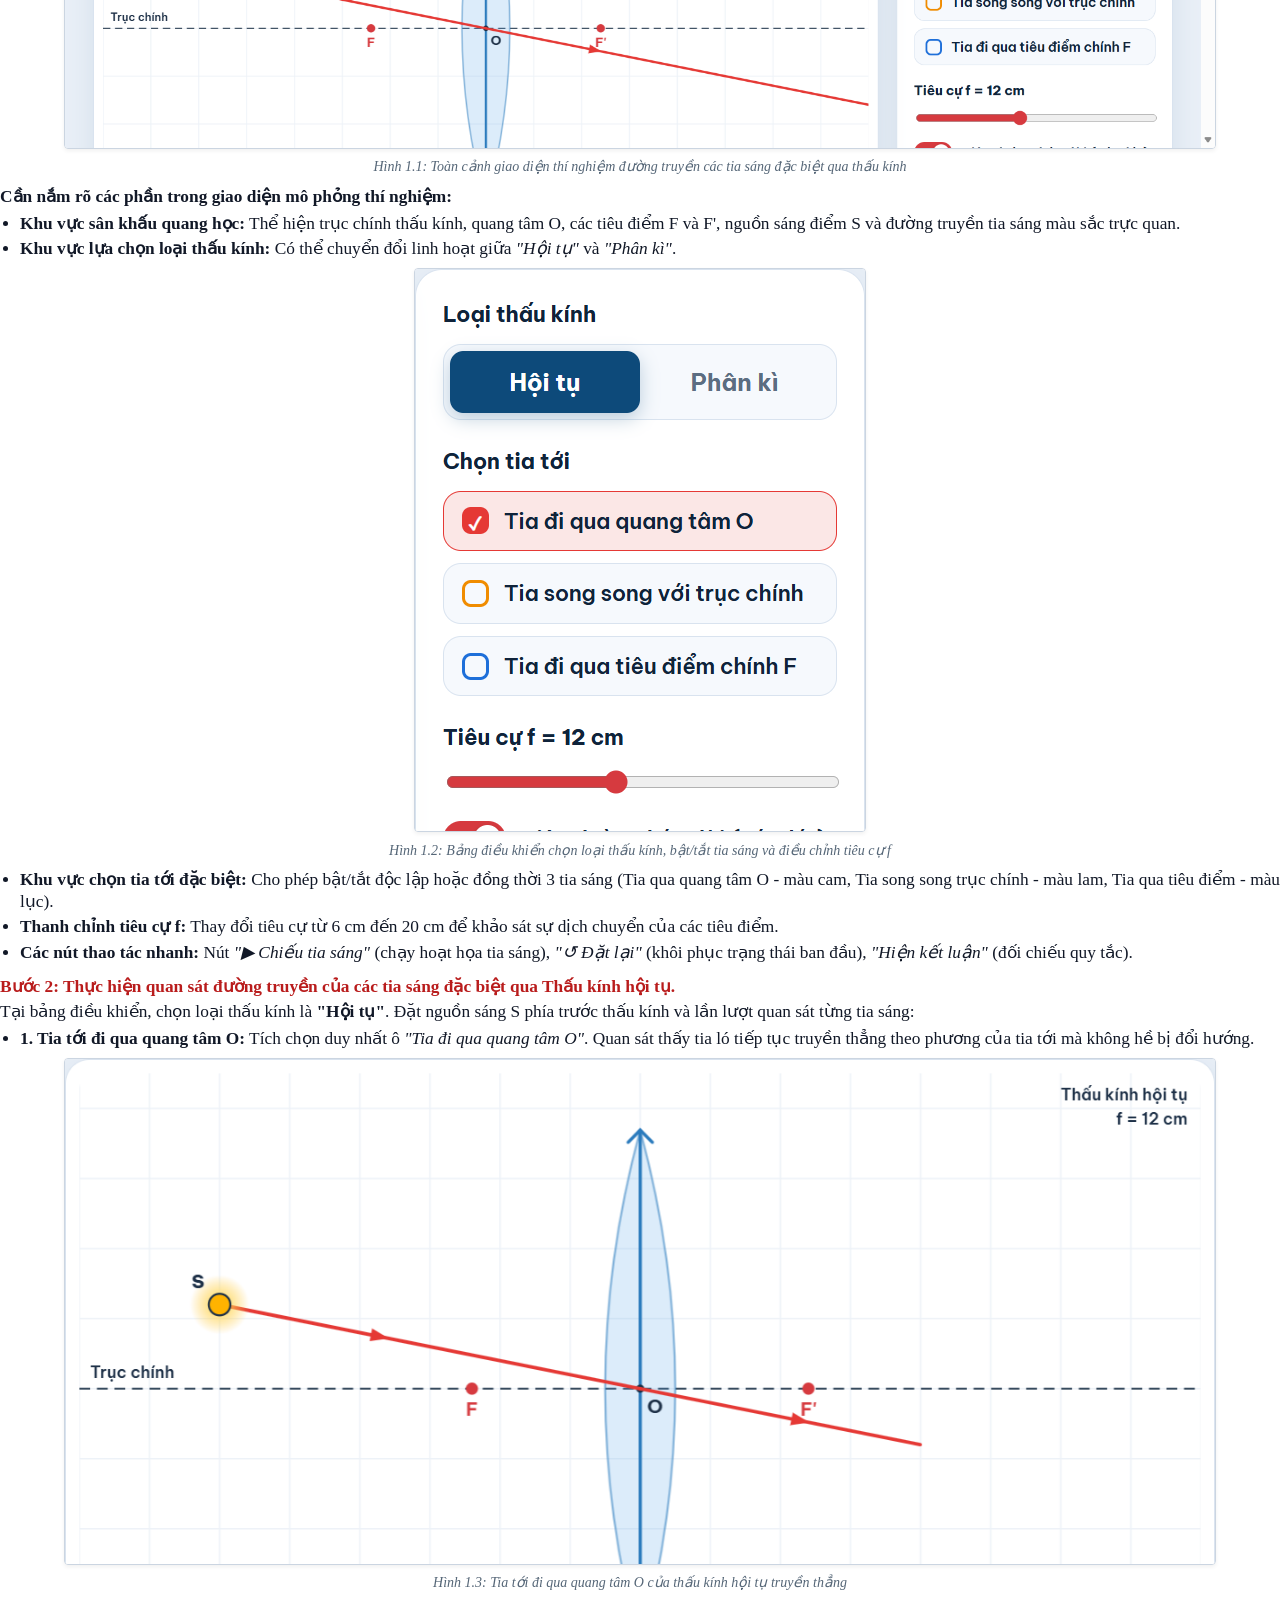
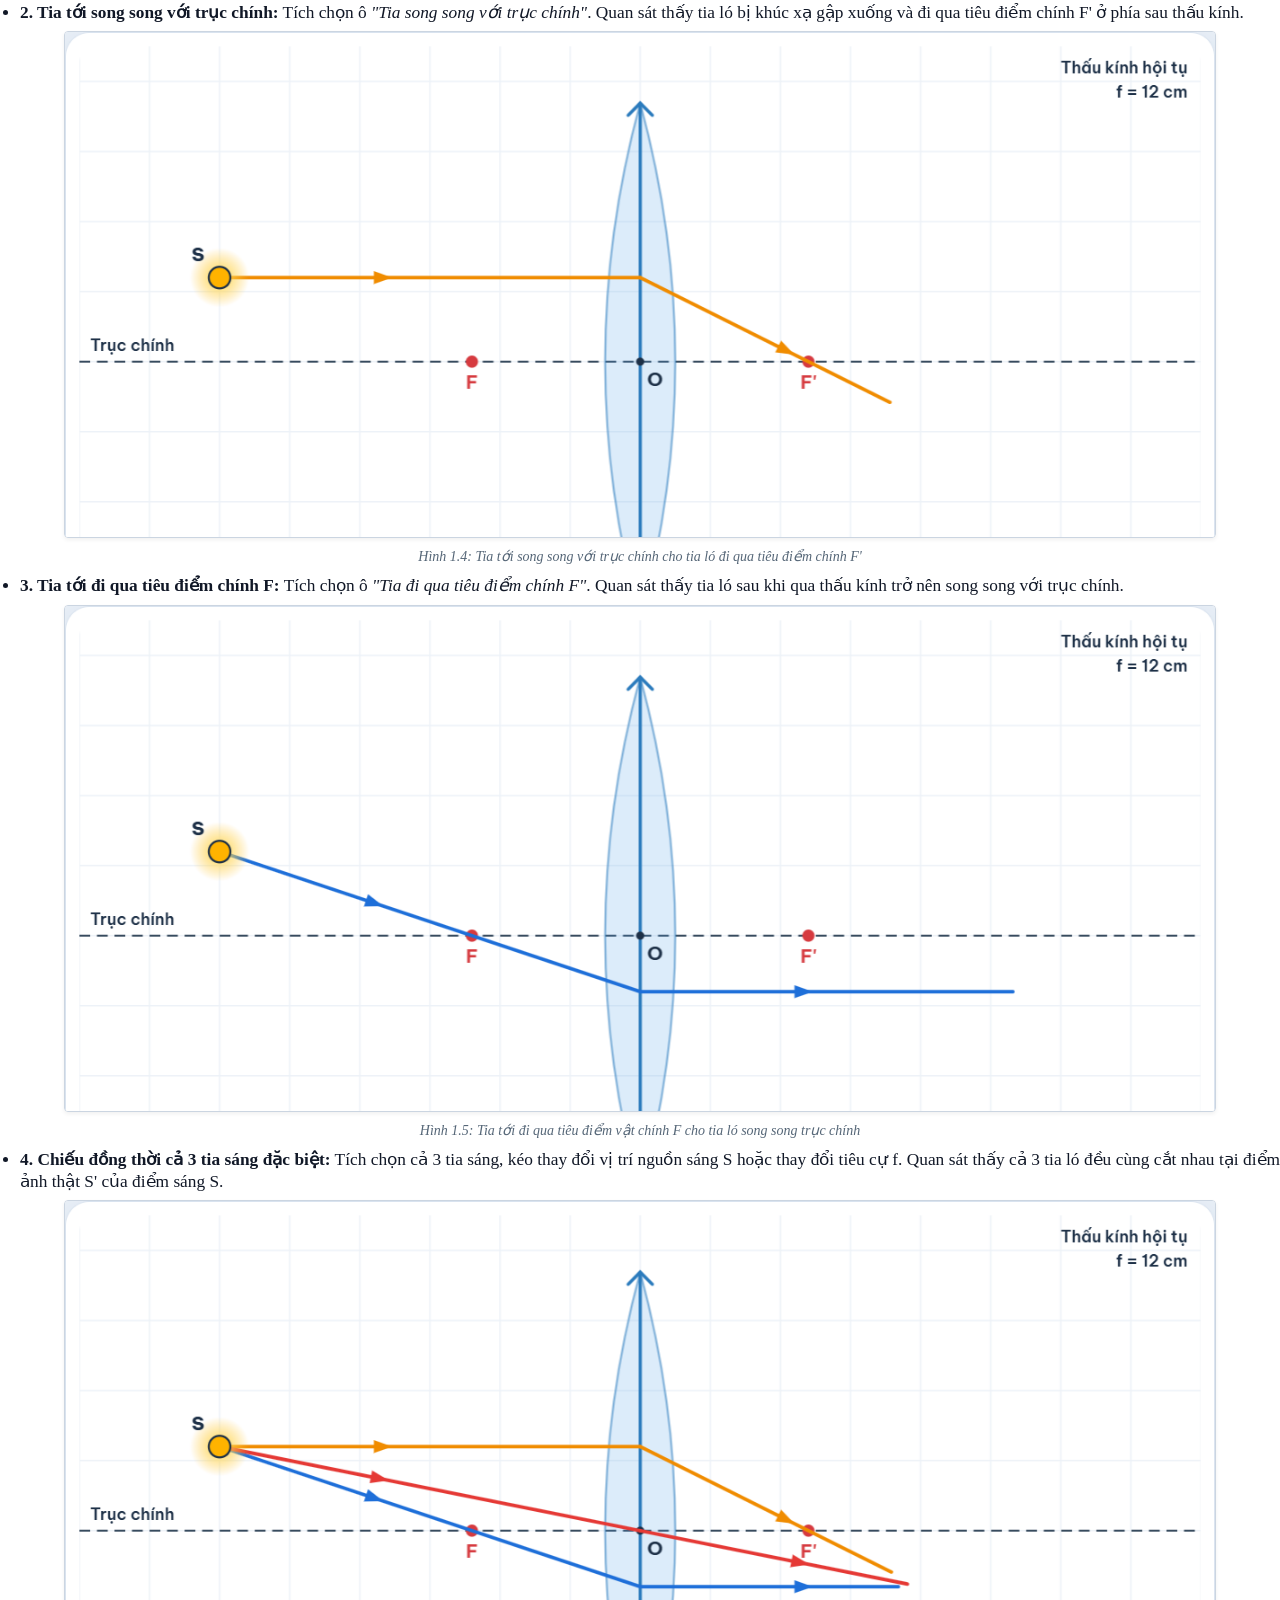
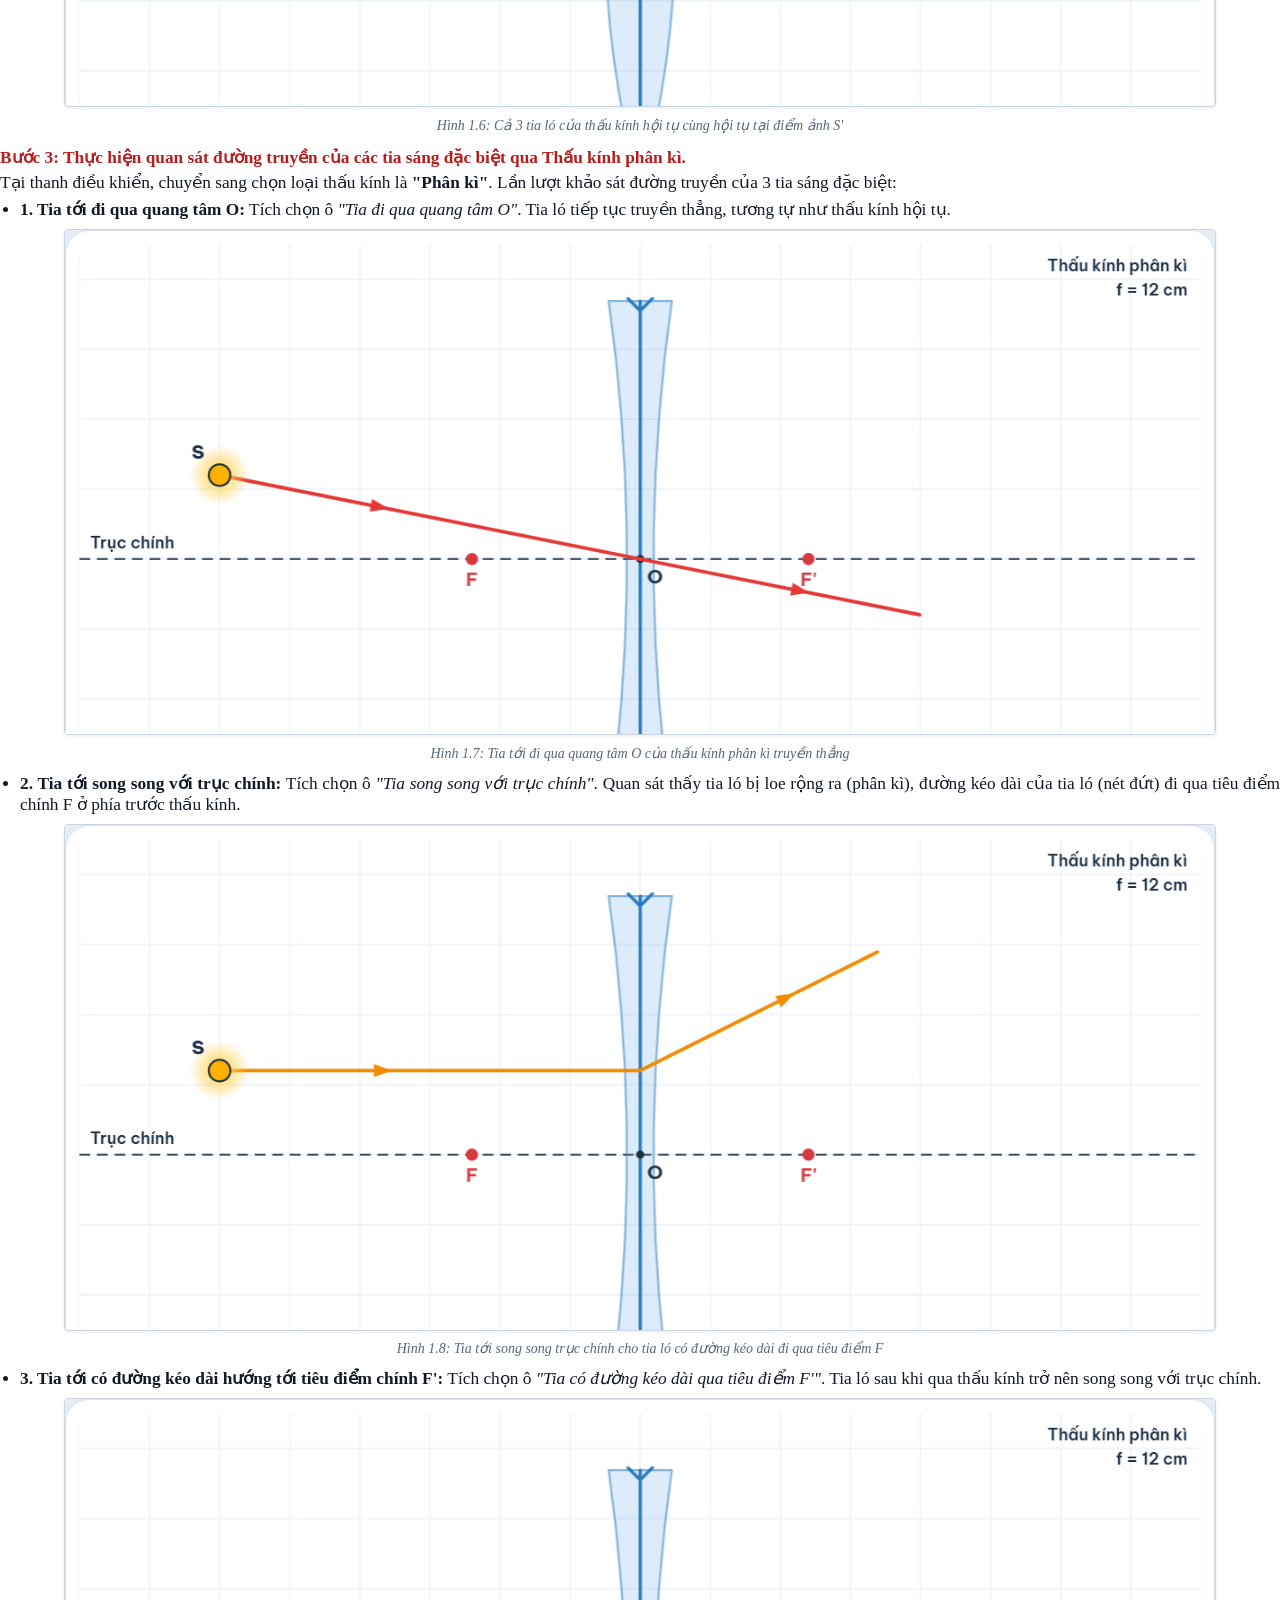
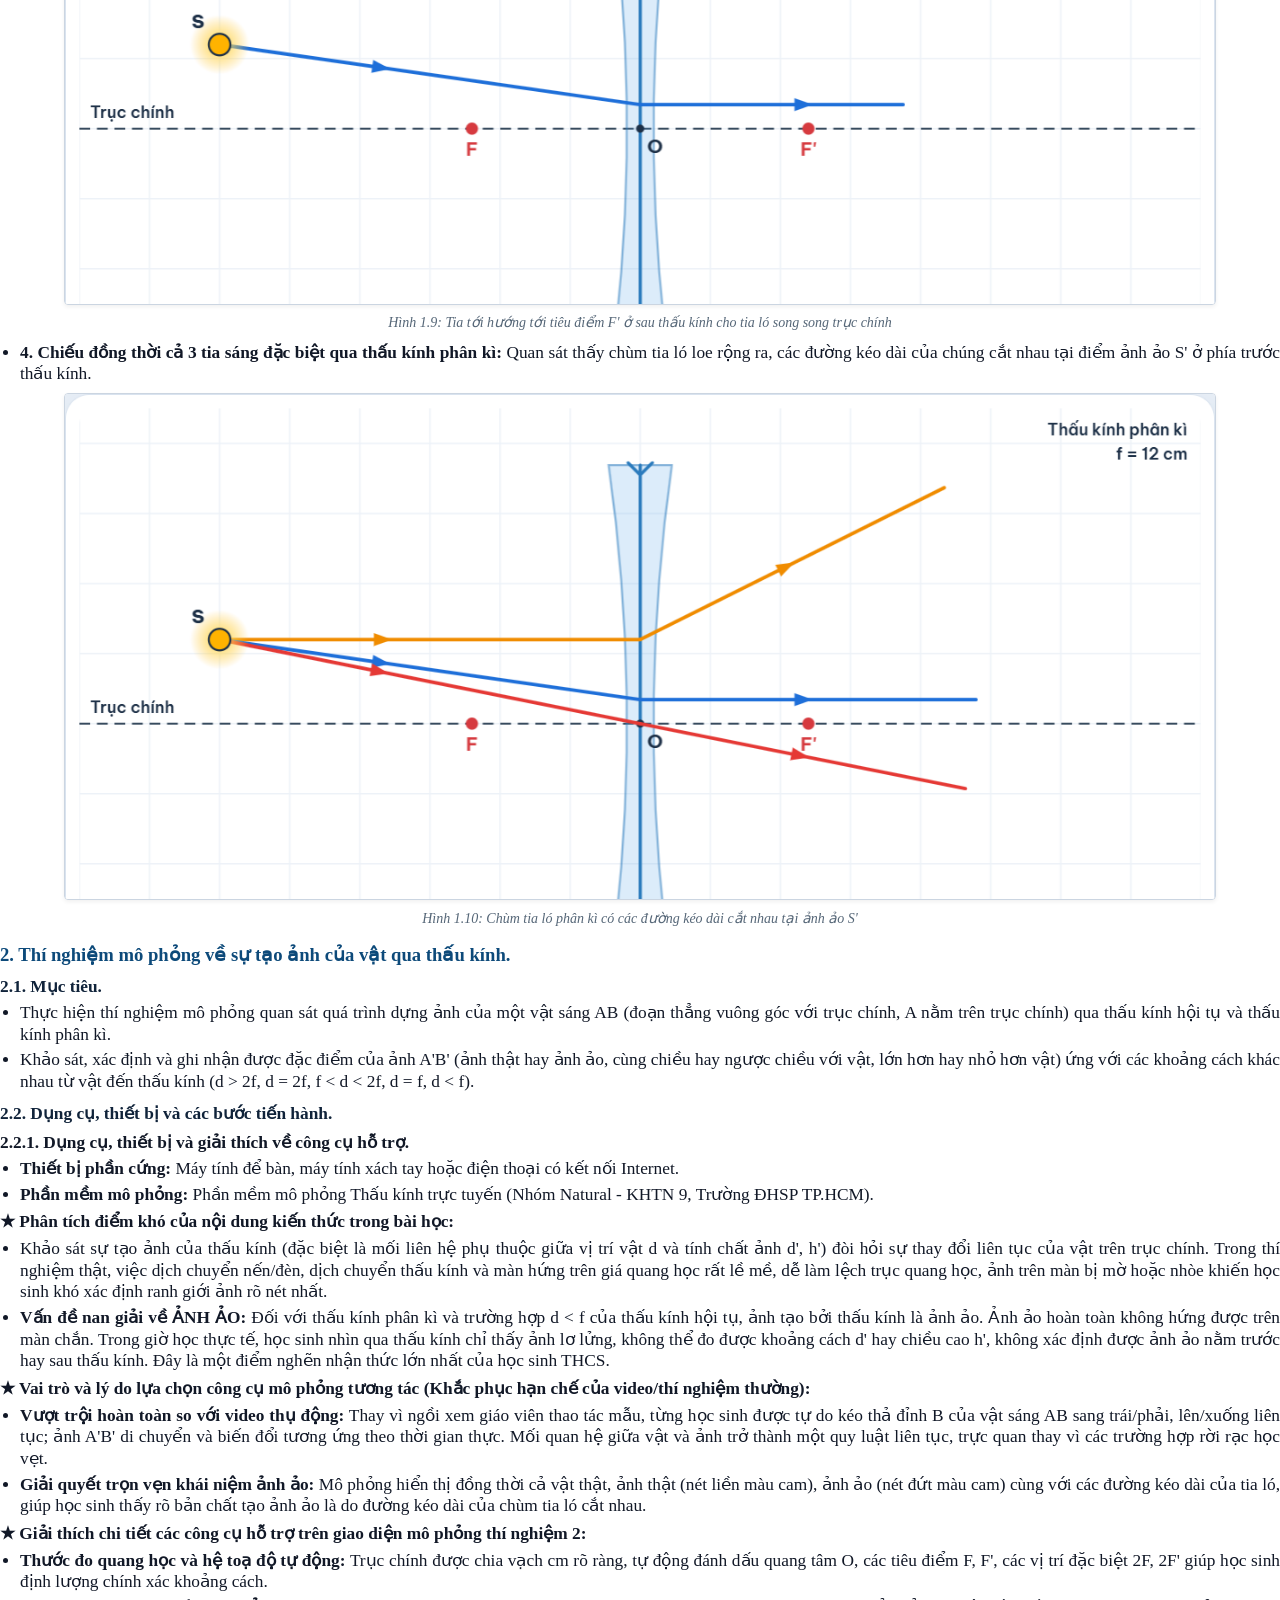
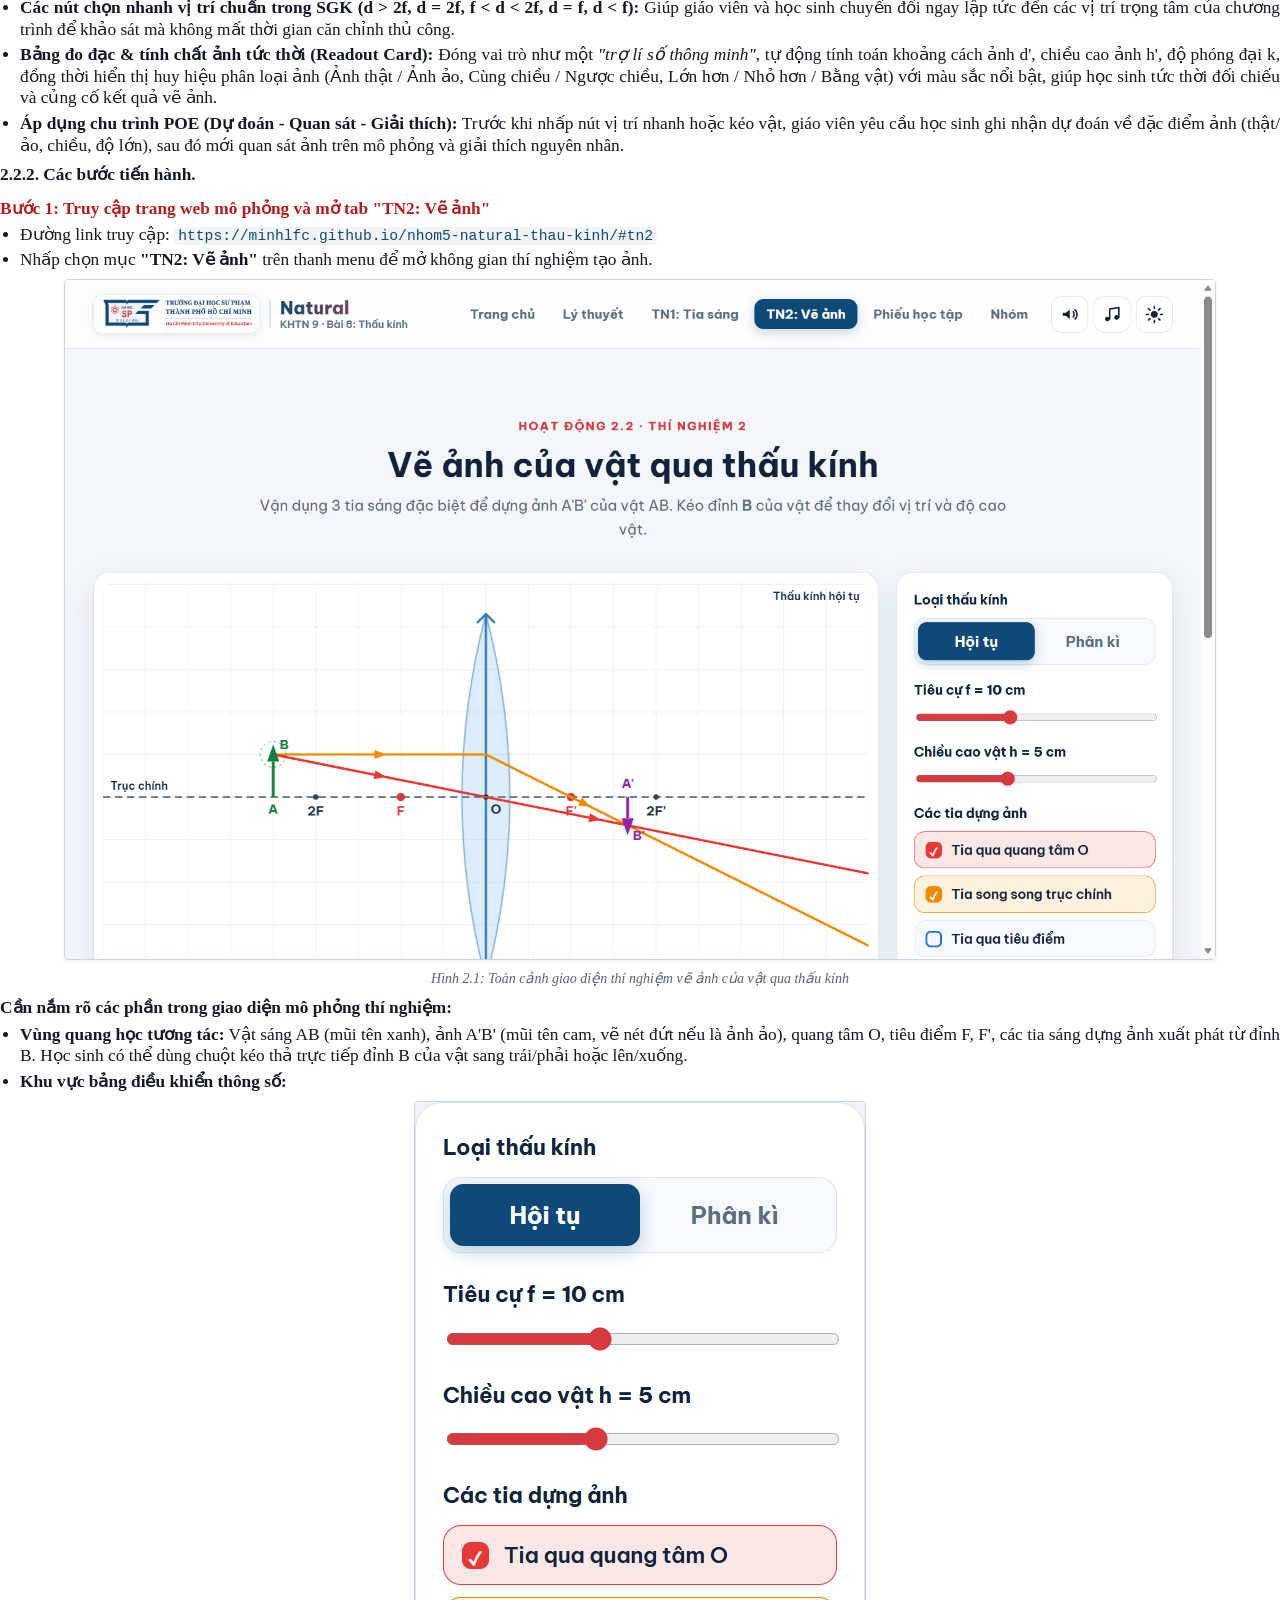
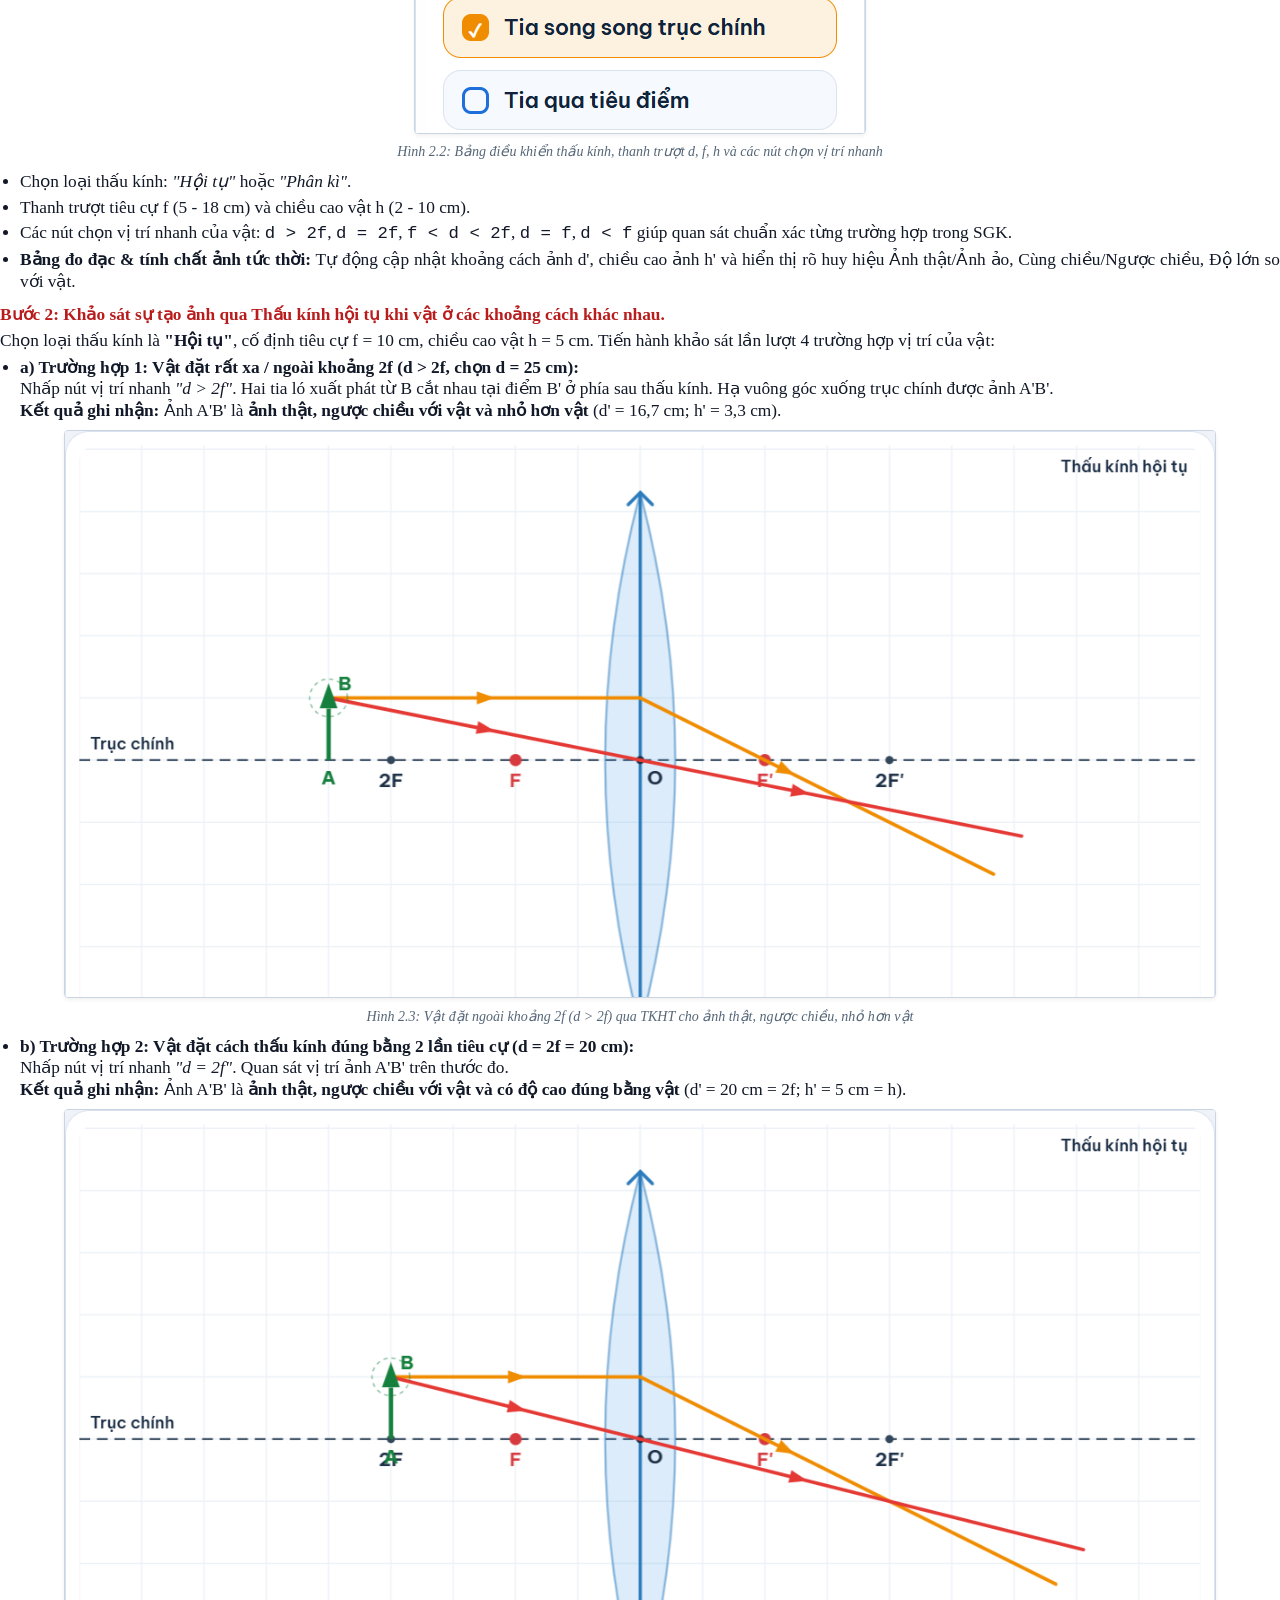
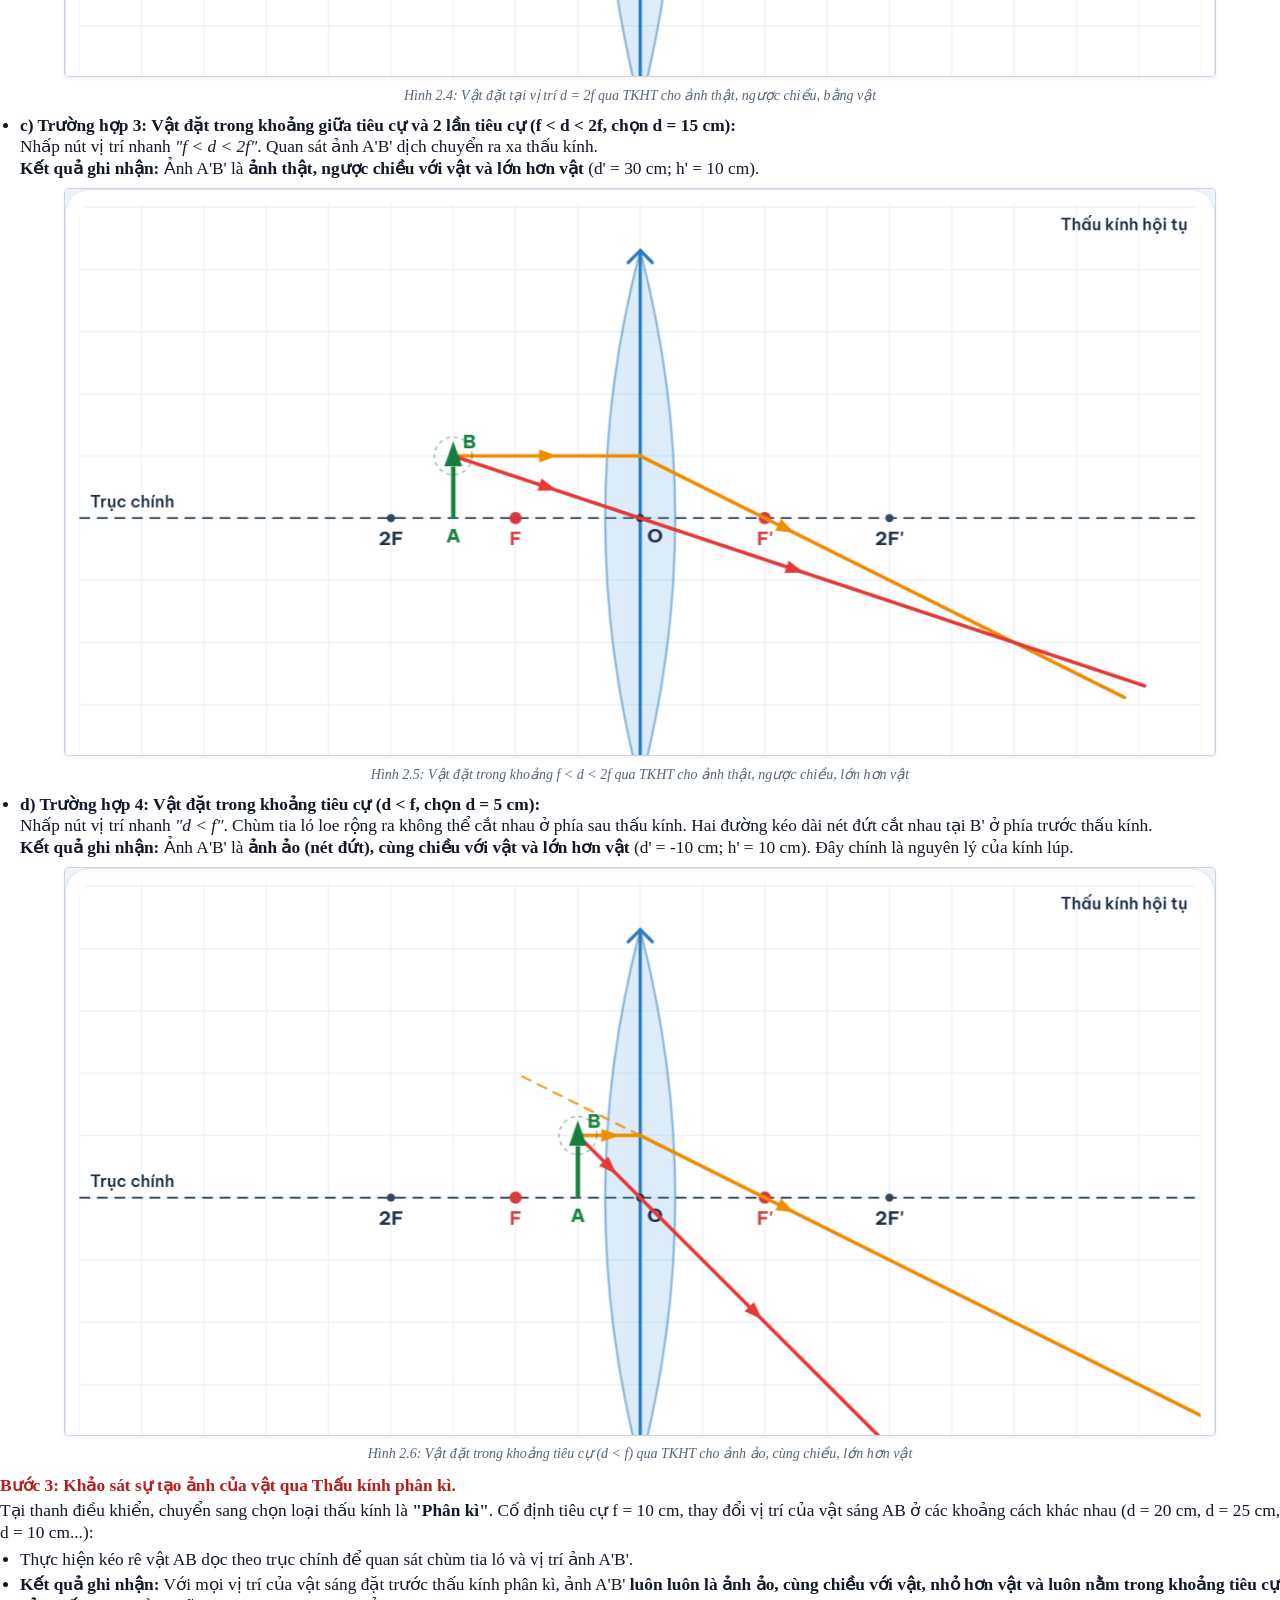
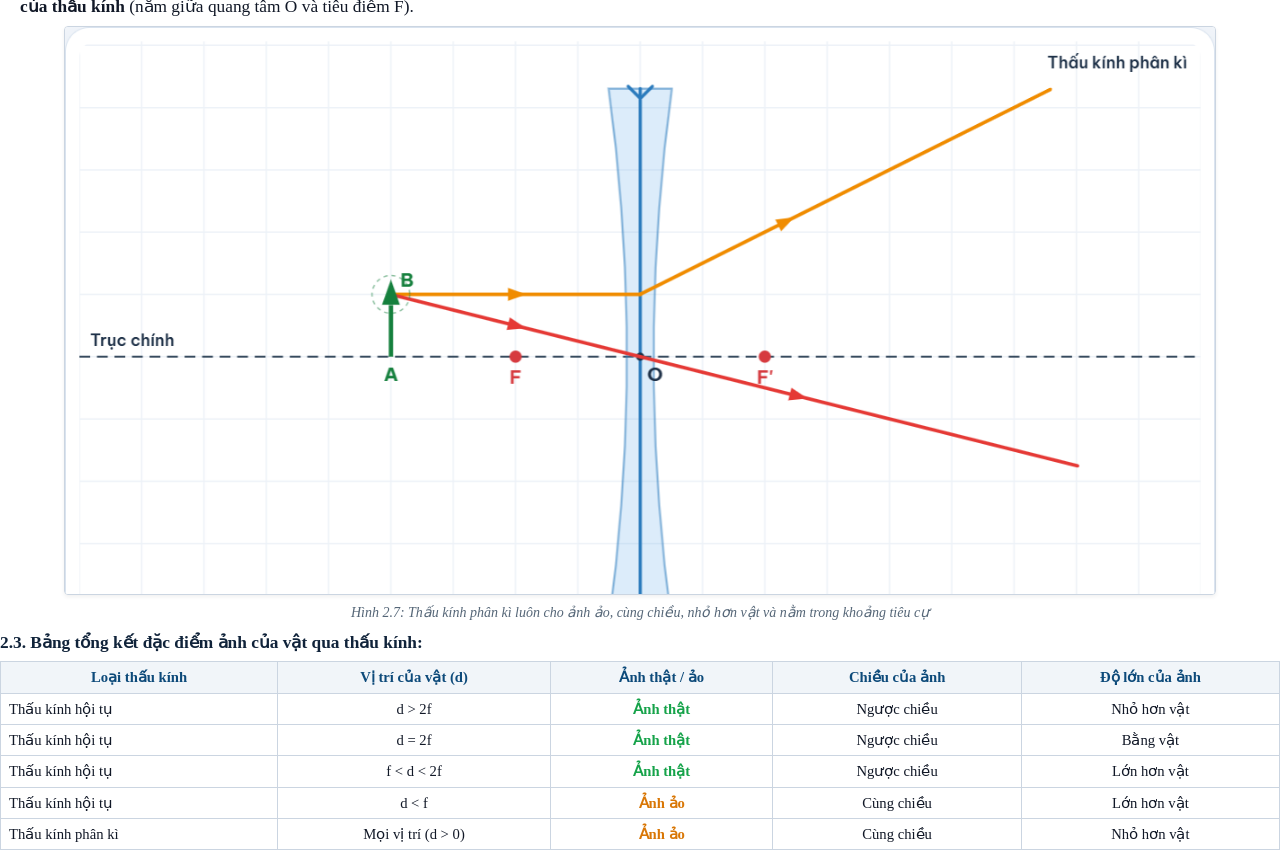
==== commit 6dc82cd4: "Enhance simulation guide with in-depth pedagogical analysis of support tools (POEs, cognitive bottle" ====
--- a/document_preview.html
+++ b/document_preview.html
@@ -208,10 +208,31 @@
   </ul>
 
   <h2>1.2. Dụng cụ, thiết bị và các bước tiến hành.</h2>
-  <h3>1.2.1. Dụng cụ, thiết bị.</h3>
-  <ul>
-    <li>Máy tính để bàn, máy tính xách tay hoặc điện thoại thông minh có kết nối Internet.</li>
-    <li>Trình duyệt web hiện đại truy cập vào phần mềm mô phỏng Thấu kính của Nhóm Natural.</li>
+  <h3>1.2.1. Dụng cụ, thiết bị và giải thích về công cụ hỗ trợ.</h3>
+  <ul>
+    <li><b>Thiết bị phần cứng:</b> Máy tính để bàn, máy tính xách tay hoặc điện thoại thông minh có kết nối Internet.</li>
+    <li><b>Phần mềm mô phỏng:</b> Phần mềm mô phỏng Thấu kính trực tuyến (Nhóm Natural - KHTN 9, Trường ĐHSP TP.HCM).</li>
+  </ul>
+
+  <p><b>★ Phân tích điểm khó của nội dung kiến thức trong bài học:</b></p>
+  <ul>
+    <li>Trong thực tế phòng thí nghiệm phổ thông, đường truyền của các tia sáng trong không khí rất mờ nhạt, tán xạ yếu và cực kì khó quan sát nếu phòng học không đủ tối. Việc bố trí nguồn sáng, căn chỉnh góc nghiêng và lắp đặt khe hẹp để tạo chùm tia laser/halogen phẳng mất rất nhiều thời gian tiết học.</li>
+    <li>Đặc biệt đối với thấu kính phân kì, khái niệm <i>"tiêu điểm ảo F"</i> và <i>"đường kéo dài của tia ló"</i> là một rào cản nhận thức rất lớn đối với học sinh lớp 9. Trong thí nghiệm thật, mắt học sinh không thể nhìn thấy đường kéo dài nét đứt cắt nhau tại tiêu điểm ở phía trước thấu kính, dẫn đến việc các em phải học vẹt định nghĩa trừu tượng mà không hiểu được bản chất hiện tượng vật lí.</li>
+  </ul>
+
+  <p><b>★ Vai trò và lý do lựa chọn công cụ mô phỏng tương tác (Khắc phục hạn chế của video/thí nghiệm thường):</b></p>
+  <ul>
+    <li>Mô phỏng tương tác không đơn thuần chỉ để minh họa tĩnh hay thay thế bằng một đoạn video xem thụ động: Học sinh được trực tiếp cầm nắm, kéo rê nguồn sáng S đến bất kì toạ độ nào trong không gian, lập tức nhận thấy đường truyền tia sáng và tia ló biến đổi tương ứng theo thời gian thực (real-time visual feedback).</li>
+    <li>Trực quan hóa "cái vô hình": Công cụ mô phỏng cho phép hiển thị các đường kéo dài tia sáng bằng nét đứt sắc nét, giúp học sinh tận mắt chứng kiến giao điểm ảo của chùm tia phân kì tại tiêu điểm F, giải quyết triệt để điểm nghẽn nhận thức của bài học.</li>
+  </ul>
+
+  <p><b>★ Giải thích chi tiết các công cụ hỗ trợ trên giao diện mô phỏng thí nghiệm 1:</b></p>
+  <ul>
+    <li><b>Hiệu ứng âm thanh đa giác quan (Web Audio API):</b> Tích hợp phản hồi âm thanh chuẩn mực khi bật/tắt tia sáng, âm thanh chuyển động của tia sáng và âm thanh chúc mừng khi hoàn thành, tạo môi trường học tập sống động, kích thích sự tập trung và hứng thú của học sinh.</li>
+    <li><b>Chế độ hiển thị Sáng / Tối (Light / Dark mode):</b> Nút chuyển đổi linh hoạt chế độ sáng (phù hợp khi giáo viên trình chiếu trên máy chiếu lớp học) và chế độ tối quang học (tạo cảm giác như đang ở trong phòng thí nghiệm quang học chuyên nghiệp, chống mỏi mắt khi học sinh tự học trên điện thoại cá nhân).</li>
+    <li><b>Nút "▶ Chiếu tia sáng" (Play Animation):</b> Tạo hoạt họa chùm photon chuyển động từ nguồn phát tới thấu kính rồi mới khúc xạ thành tia ló. Công cụ này giúp học sinh nhận thức sâu sắc quan hệ nhân quả vật lí: có tia tới đến thấu kính trước, sau đó mới sinh ra tia ló sau thấu kính.</li>
+    <li><b>Nút "Hiện kết luận" (Đối chiếu sư phạm):</b> Ban đầu kết luận được ẩn đi để học sinh tự thảo luận và rút ra quy tắc; chỉ khi học sinh đã nêu ý kiến thì giáo viên mới mở nút này để cả lớp cùng đối chiếu, khắc phục lỗi tiếp nhận thụ động.</li>
+    <li><b>Áp dụng chu trình POE (Dự đoán - Quan sát - Giải thích):</b> Nhằm tránh lỗi <i>"Hỏi sau khi đã thấy kết quả"</i>, trước khi bật từng tia sáng trên mô phỏng, giáo viên luôn yêu cầu học sinh làm bước Dự đoán (P) xem tia ló sẽ đi đâu, sau đó mới bấm chọn tia trên mô phỏng để Quan sát (O) và Giải thích (E).</li>
   </ul>
 
   <h3>1.2.2. Các bước tiến hành.</h3>
@@ -321,10 +342,30 @@
   </ul>
 
   <h2>2.2. Dụng cụ, thiết bị và các bước tiến hành.</h2>
-  <h3>2.2.1. Dụng cụ, thiết bị.</h3>
-  <ul>
-    <li>Máy tính để bàn, máy tính xách tay hoặc điện thoại có kết nối Internet.</li>
-    <li>Phần mềm mô phỏng Thấu kính trực tuyến (Nhóm Natural - KHTN 9).</li>
+  <h3>2.2.1. Dụng cụ, thiết bị và giải thích về công cụ hỗ trợ.</h3>
+  <ul>
+    <li><b>Thiết bị phần cứng:</b> Máy tính để bàn, máy tính xách tay hoặc điện thoại có kết nối Internet.</li>
+    <li><b>Phần mềm mô phỏng:</b> Phần mềm mô phỏng Thấu kính trực tuyến (Nhóm Natural - KHTN 9, Trường ĐHSP TP.HCM).</li>
+  </ul>
+
+  <p><b>★ Phân tích điểm khó của nội dung kiến thức trong bài học:</b></p>
+  <ul>
+    <li>Khảo sát sự tạo ảnh của thấu kính (đặc biệt là mối liên hệ phụ thuộc giữa vị trí vật d và tính chất ảnh d', h') đòi hỏi sự thay đổi liên tục của vật trên trục chính. Trong thí nghiệm thật, việc dịch chuyển nến/đèn, dịch chuyển thấu kính và màn hứng trên giá quang học rất lề mề, dễ làm lệch trục quang học, ảnh trên màn bị mờ hoặc nhòe khiến học sinh khó xác định ranh giới ảnh rõ nét nhất.</li>
+    <li><b>Vấn đề nan giải về ẢNH ẢO:</b> Đối với thấu kính phân kì và trường hợp d &lt; f của thấu kính hội tụ, ảnh tạo bởi thấu kính là ảnh ảo. Ảnh ảo hoàn toàn không hứng được trên màn chắn. Trong giờ học thực tế, học sinh nhìn qua thấu kính chỉ thấy ảnh lơ lửng, không thể đo được khoảng cách d' hay chiều cao h', không xác định được ảnh ảo nằm trước hay sau thấu kính. Đây là một điểm nghẽn nhận thức lớn nhất của học sinh THCS.</li>
+  </ul>
+
+  <p><b>★ Vai trò và lý do lựa chọn công cụ mô phỏng tương tác (Khắc phục hạn chế của video/thí nghiệm thường):</b></p>
+  <ul>
+    <li><b>Vượt trội hoàn toàn so với video thụ động:</b> Thay vì ngồi xem giáo viên thao tác mẫu, từng học sinh được tự do kéo thả đỉnh B của vật sáng AB sang trái/phải, lên/xuống liên tục; ảnh A'B' di chuyển và biến đổi tương ứng theo thời gian thực. Mối quan hệ giữa vật và ảnh trở thành một quy luật liên tục, trực quan thay vì các trường hợp rời rạc học vẹt.</li>
+    <li><b>Giải quyết trọn vẹn khái niệm ảnh ảo:</b> Mô phỏng hiển thị đồng thời cả vật thật, ảnh thật (nét liền màu cam), ảnh ảo (nét đứt màu cam) cùng với các đường kéo dài của tia ló, giúp học sinh thấy rõ bản chất tạo ảnh ảo là do đường kéo dài của chùm tia ló cắt nhau.</li>
+  </ul>
+
+  <p><b>★ Giải thích chi tiết các công cụ hỗ trợ trên giao diện mô phỏng thí nghiệm 2:</b></p>
+  <ul>
+    <li><b>Thước đo quang học và hệ toạ độ tự động:</b> Trục chính được chia vạch cm rõ ràng, tự động đánh dấu quang tâm O, các tiêu điểm F, F', các vị trí đặc biệt 2F, 2F' giúp học sinh định lượng chính xác khoảng cách.</li>
+    <li><b>Các nút chọn nhanh vị trí chuẩn trong SGK (d &gt; 2f, d = 2f, f &lt; d &lt; 2f, d = f, d &lt; f):</b> Giúp giáo viên và học sinh chuyển đổi ngay lập tức đến các vị trí trọng tâm của chương trình để khảo sát mà không mất thời gian căn chỉnh thủ công.</li>
+    <li><b>Bảng đo đạc & tính chất ảnh tức thời (Readout Card):</b> Đóng vai trò như một <i>"trợ lí số thông minh"</i>, tự động tính toán khoảng cách ảnh d', chiều cao ảnh h', độ phóng đại k, đồng thời hiển thị huy hiệu phân loại ảnh (Ảnh thật / Ảnh ảo, Cùng chiều / Ngược chiều, Lớn hơn / Nhỏ hơn / Bằng vật) với màu sắc nổi bật, giúp học sinh tức thời đối chiếu và củng cố kết quả vẽ ảnh.</li>
+    <li><b>Áp dụng chu trình POE (Dự đoán - Quan sát - Giải thích):</b> Trước khi nhấp nút vị trí nhanh hoặc kéo vật, giáo viên yêu cầu học sinh ghi nhận dự đoán về đặc điểm ảnh (thật/ảo, chiều, độ lớn), sau đó mới quan sát ảnh trên mô phỏng và giải thích nguyên nhân.</li>
   </ul>
 
   <h3>2.2.2. Các bước tiến hành.</h3>
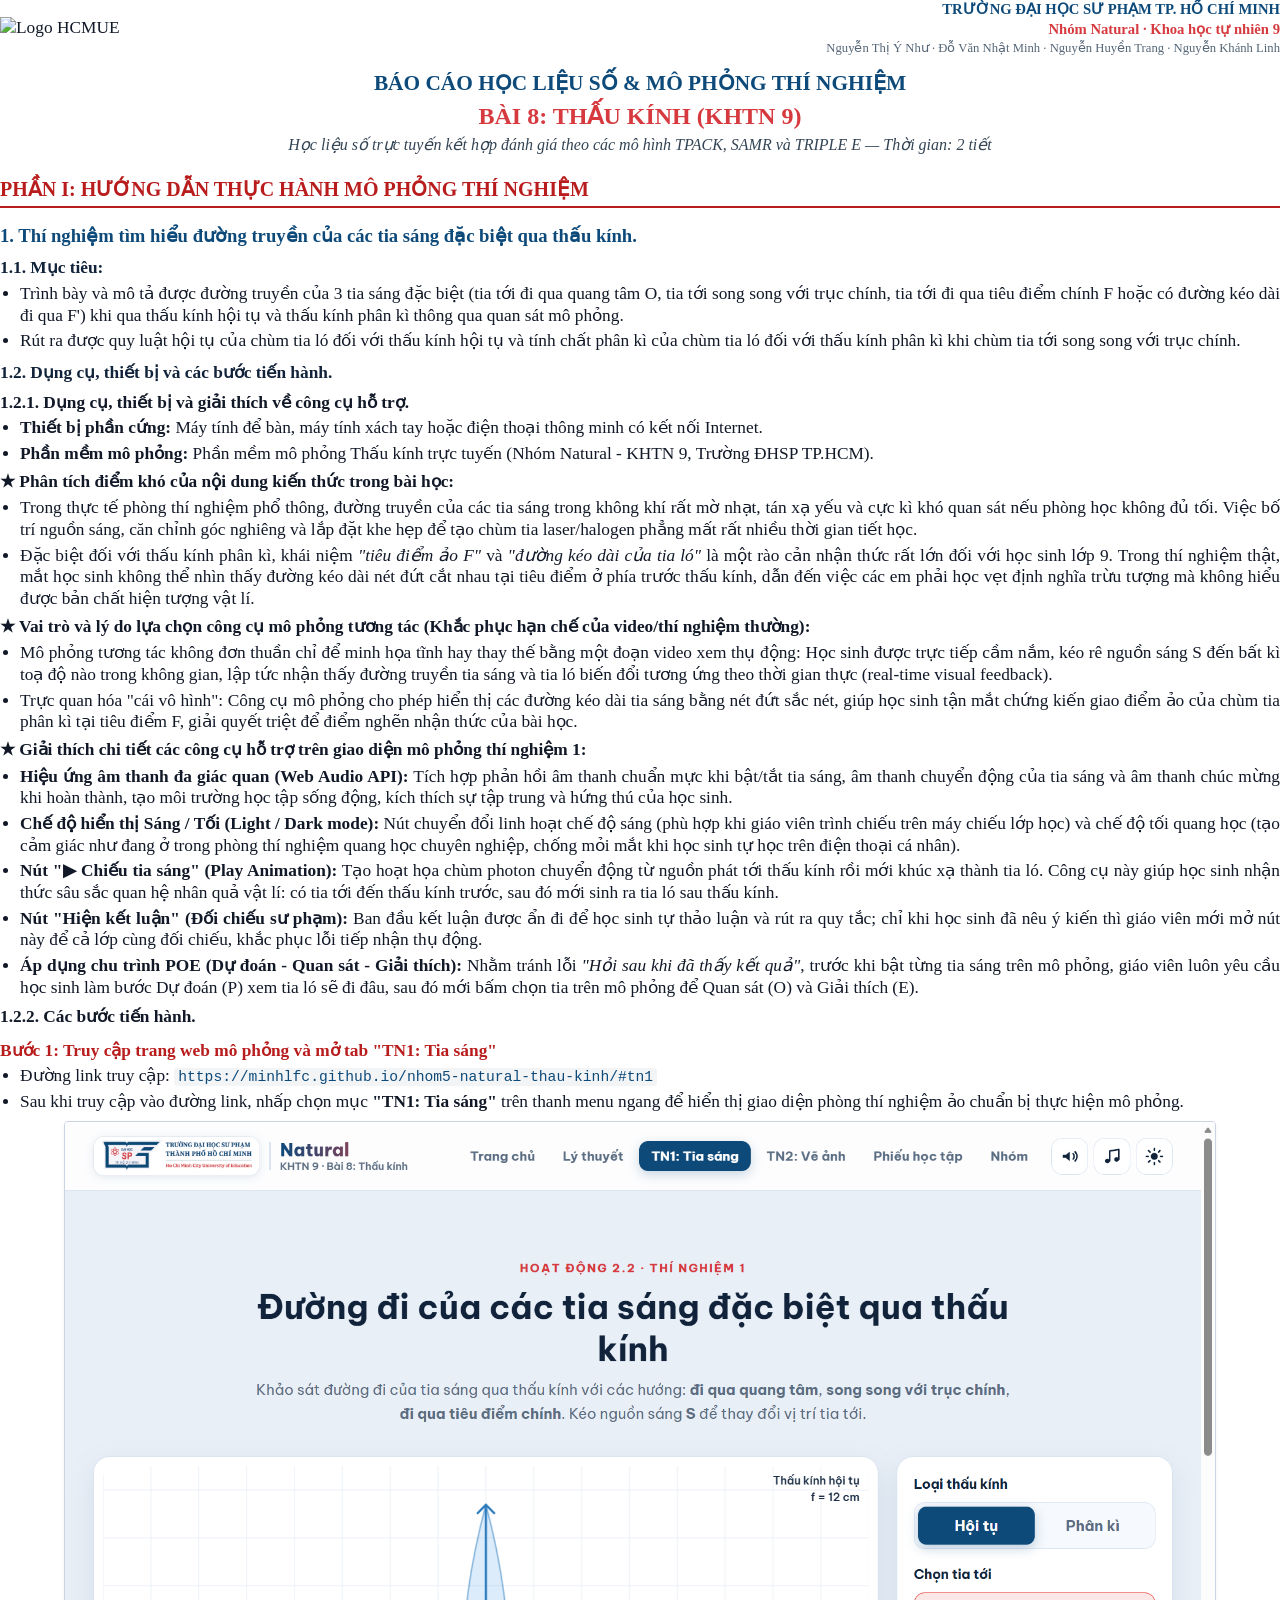
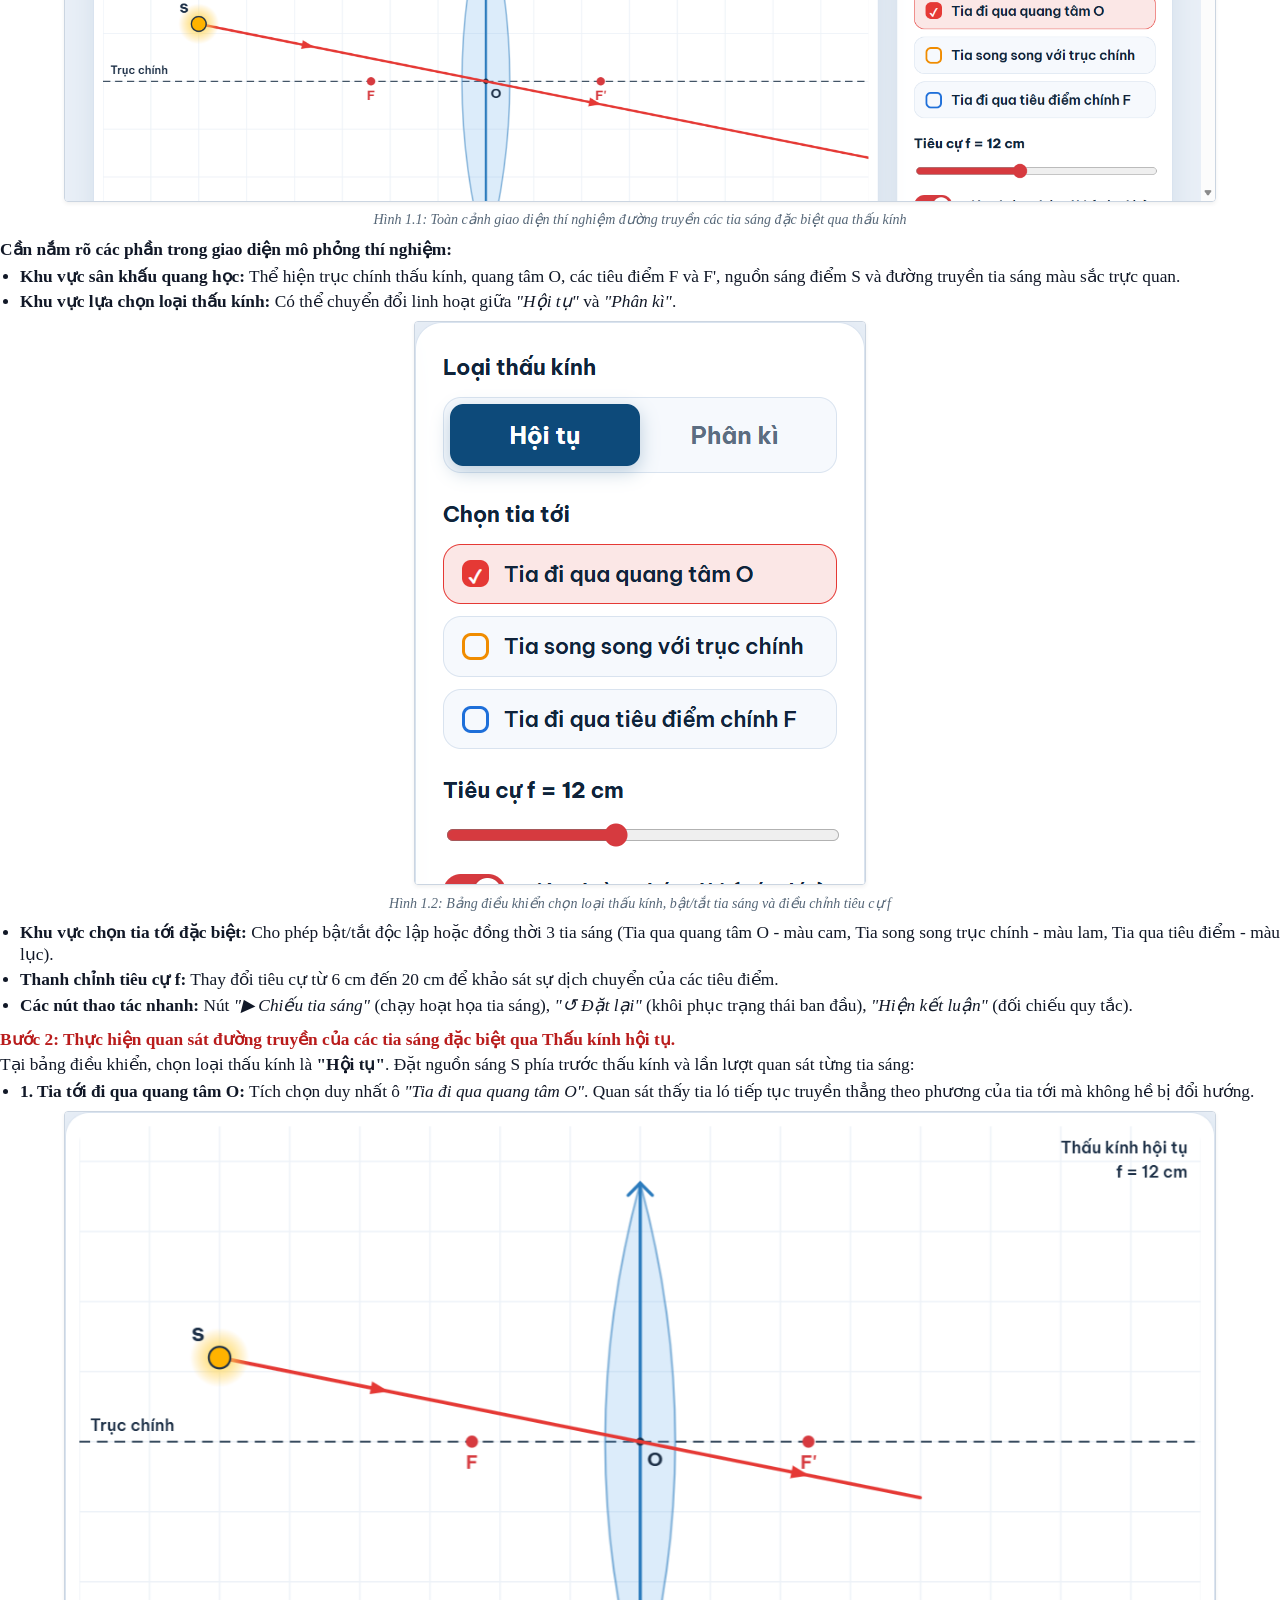
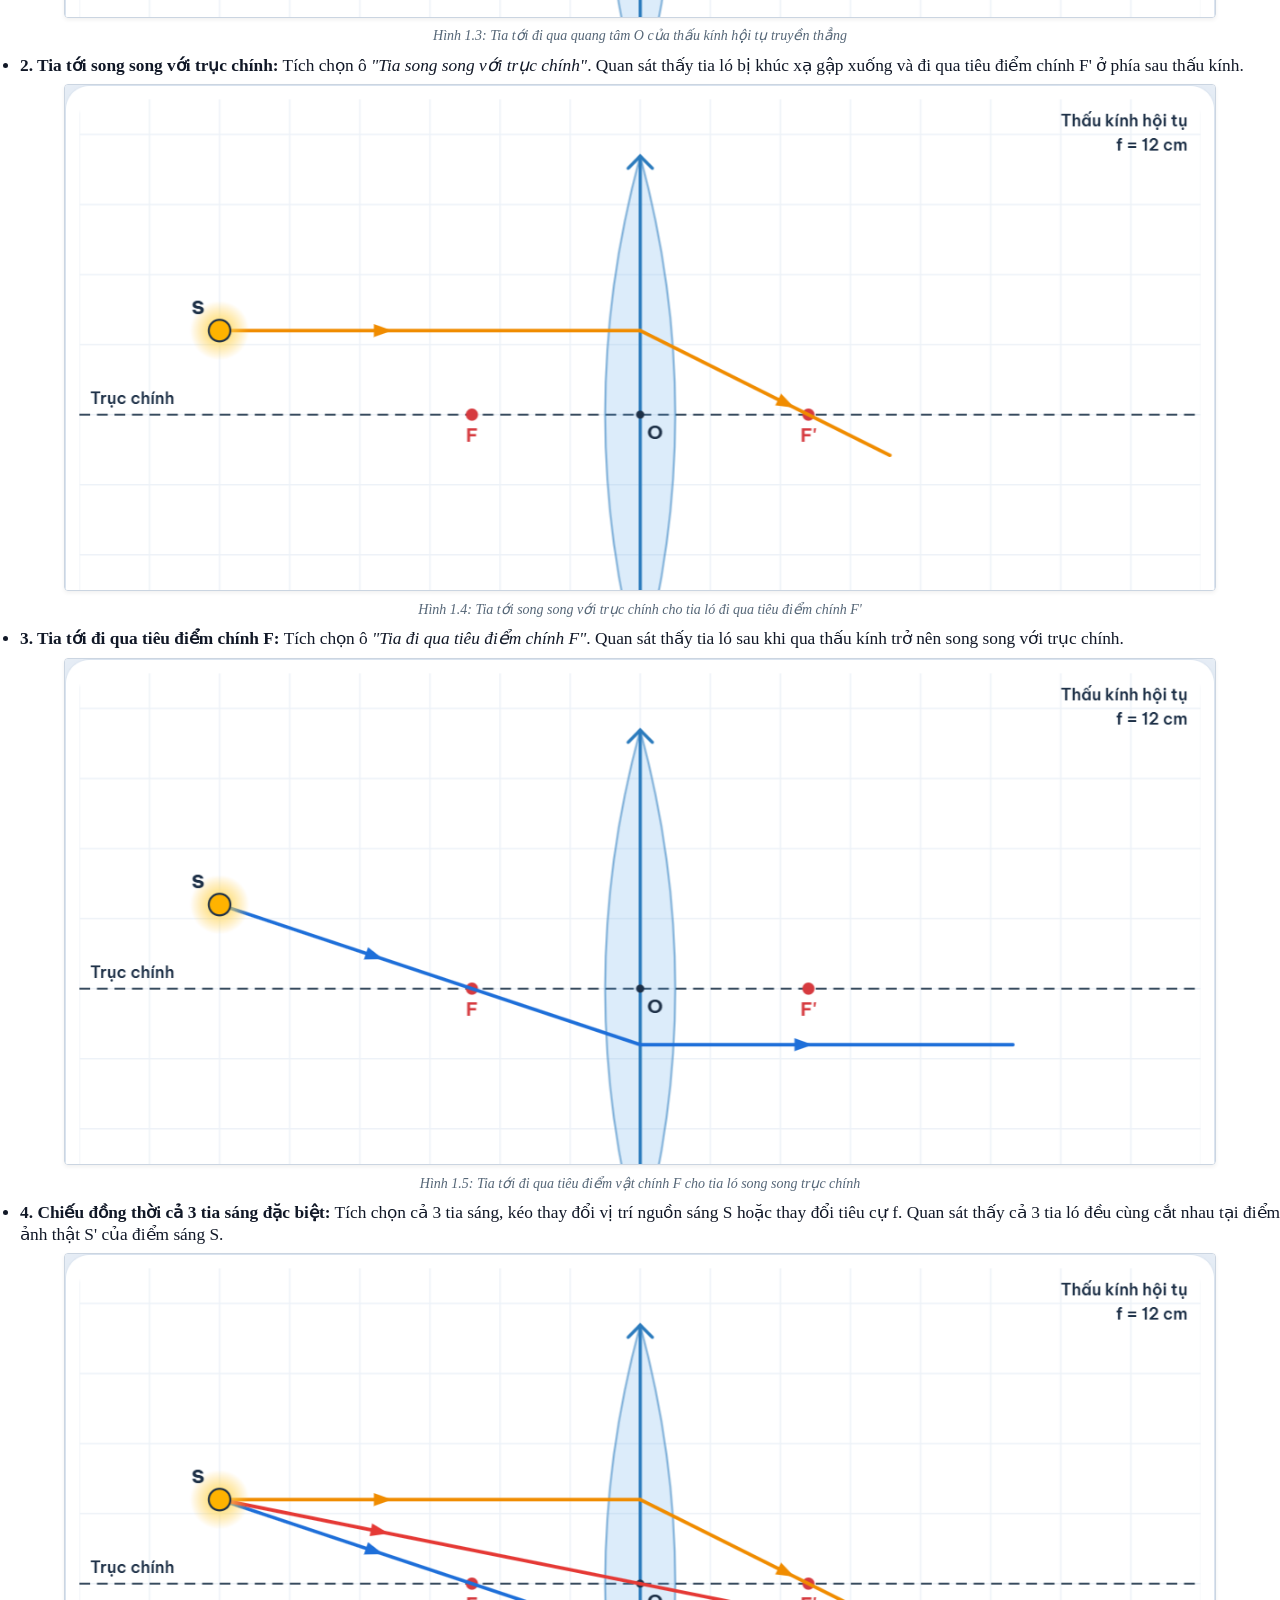
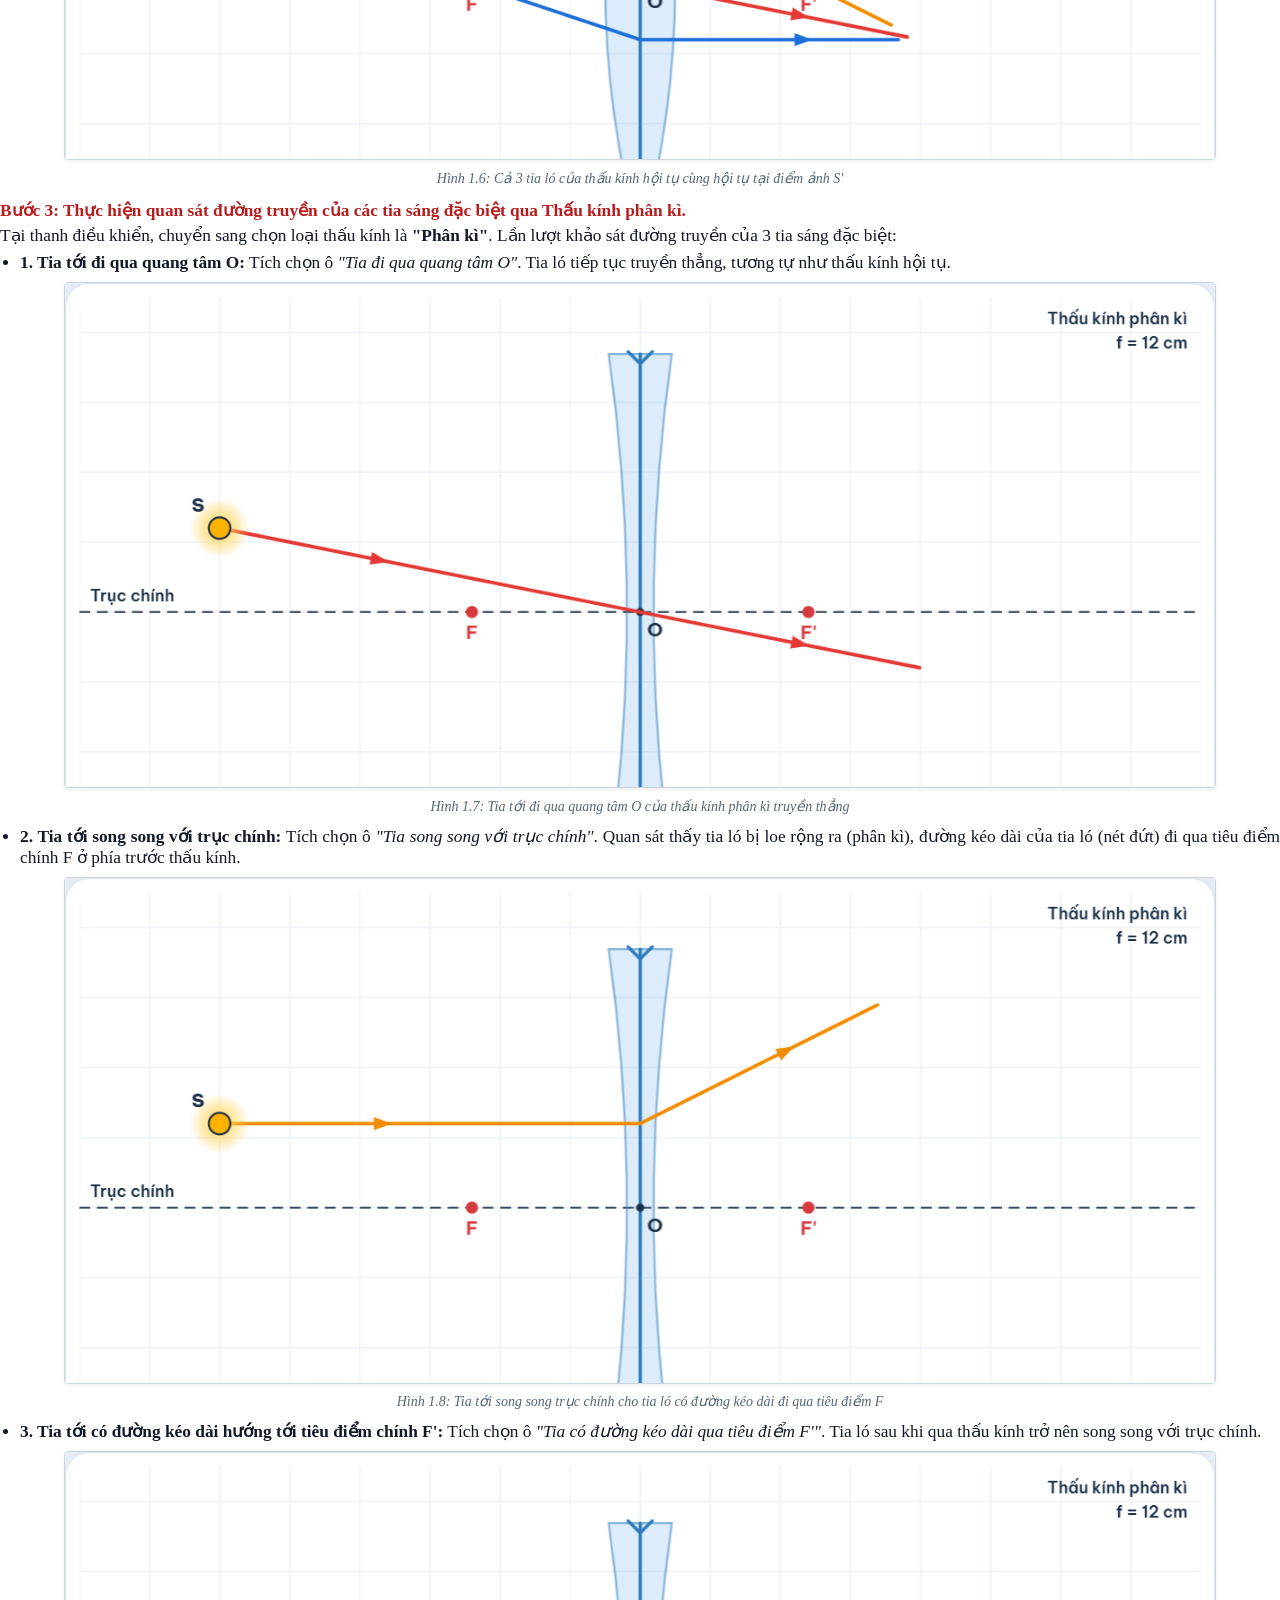
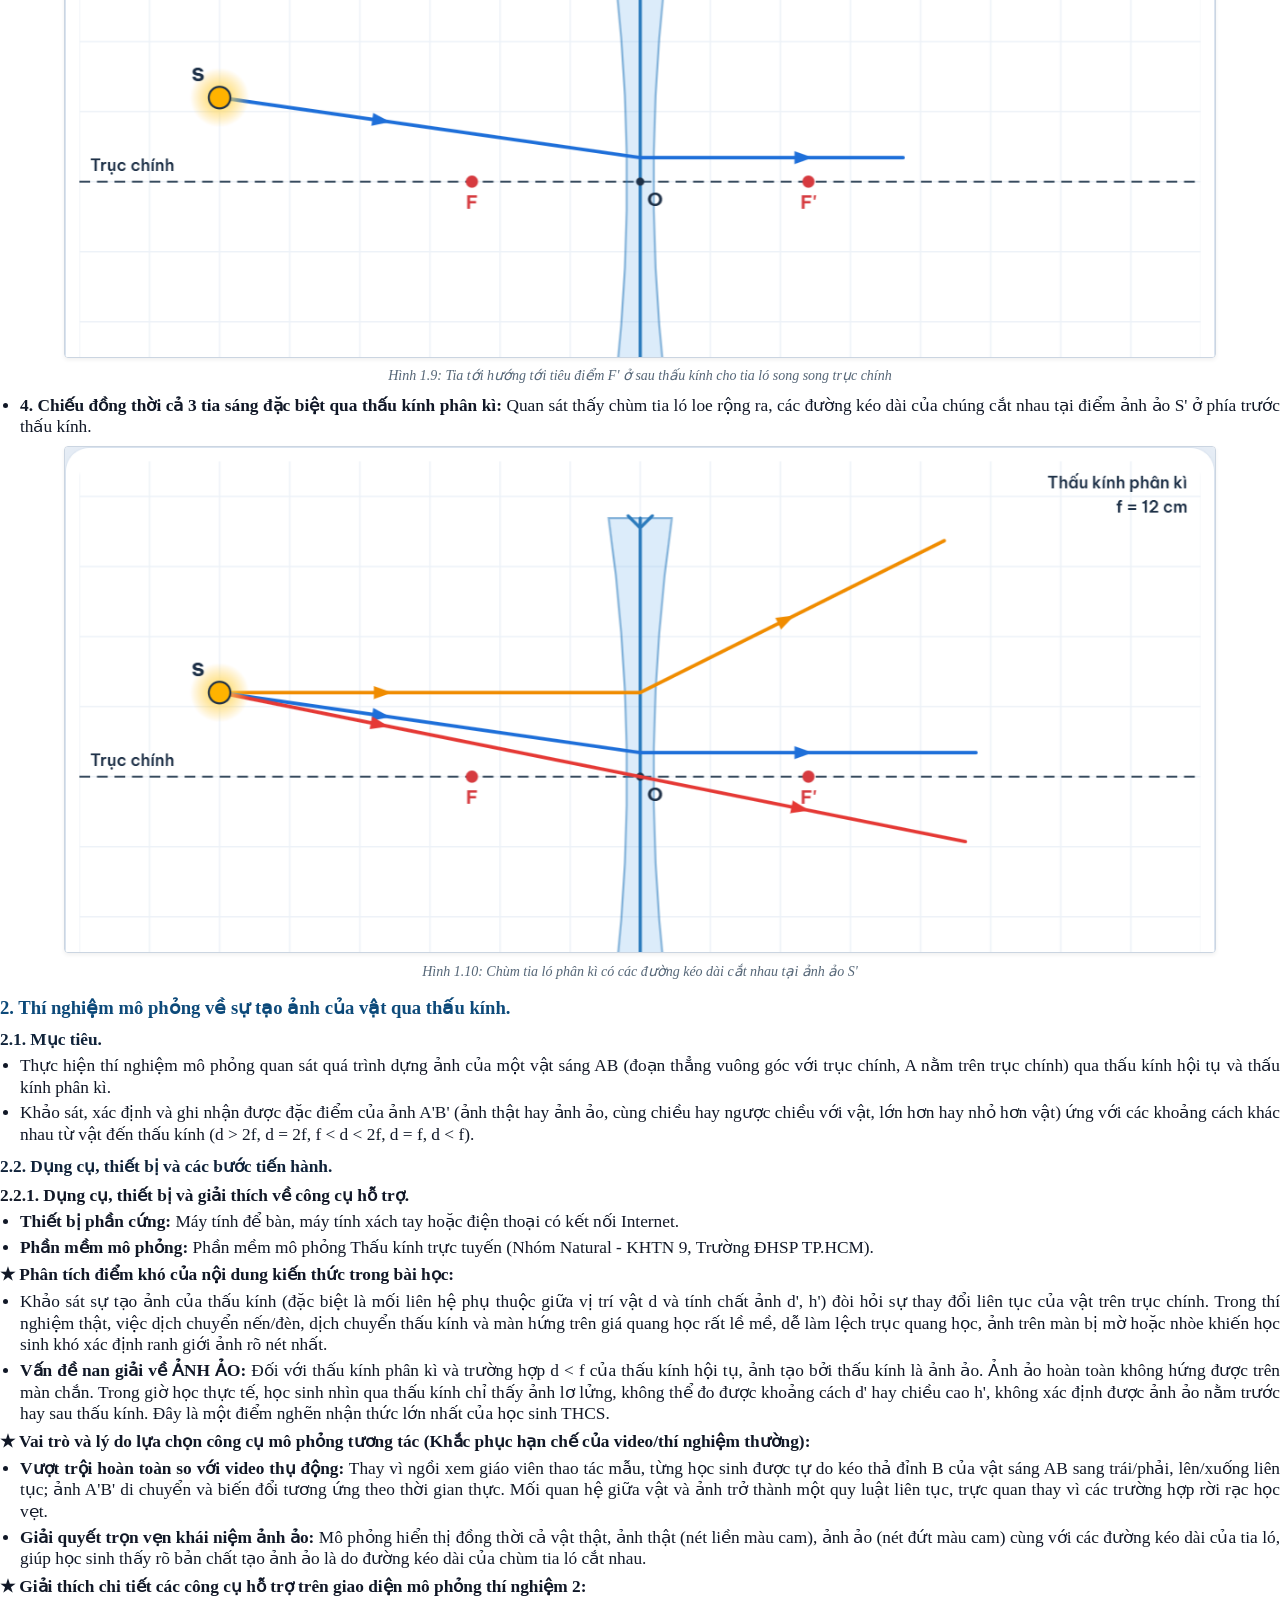
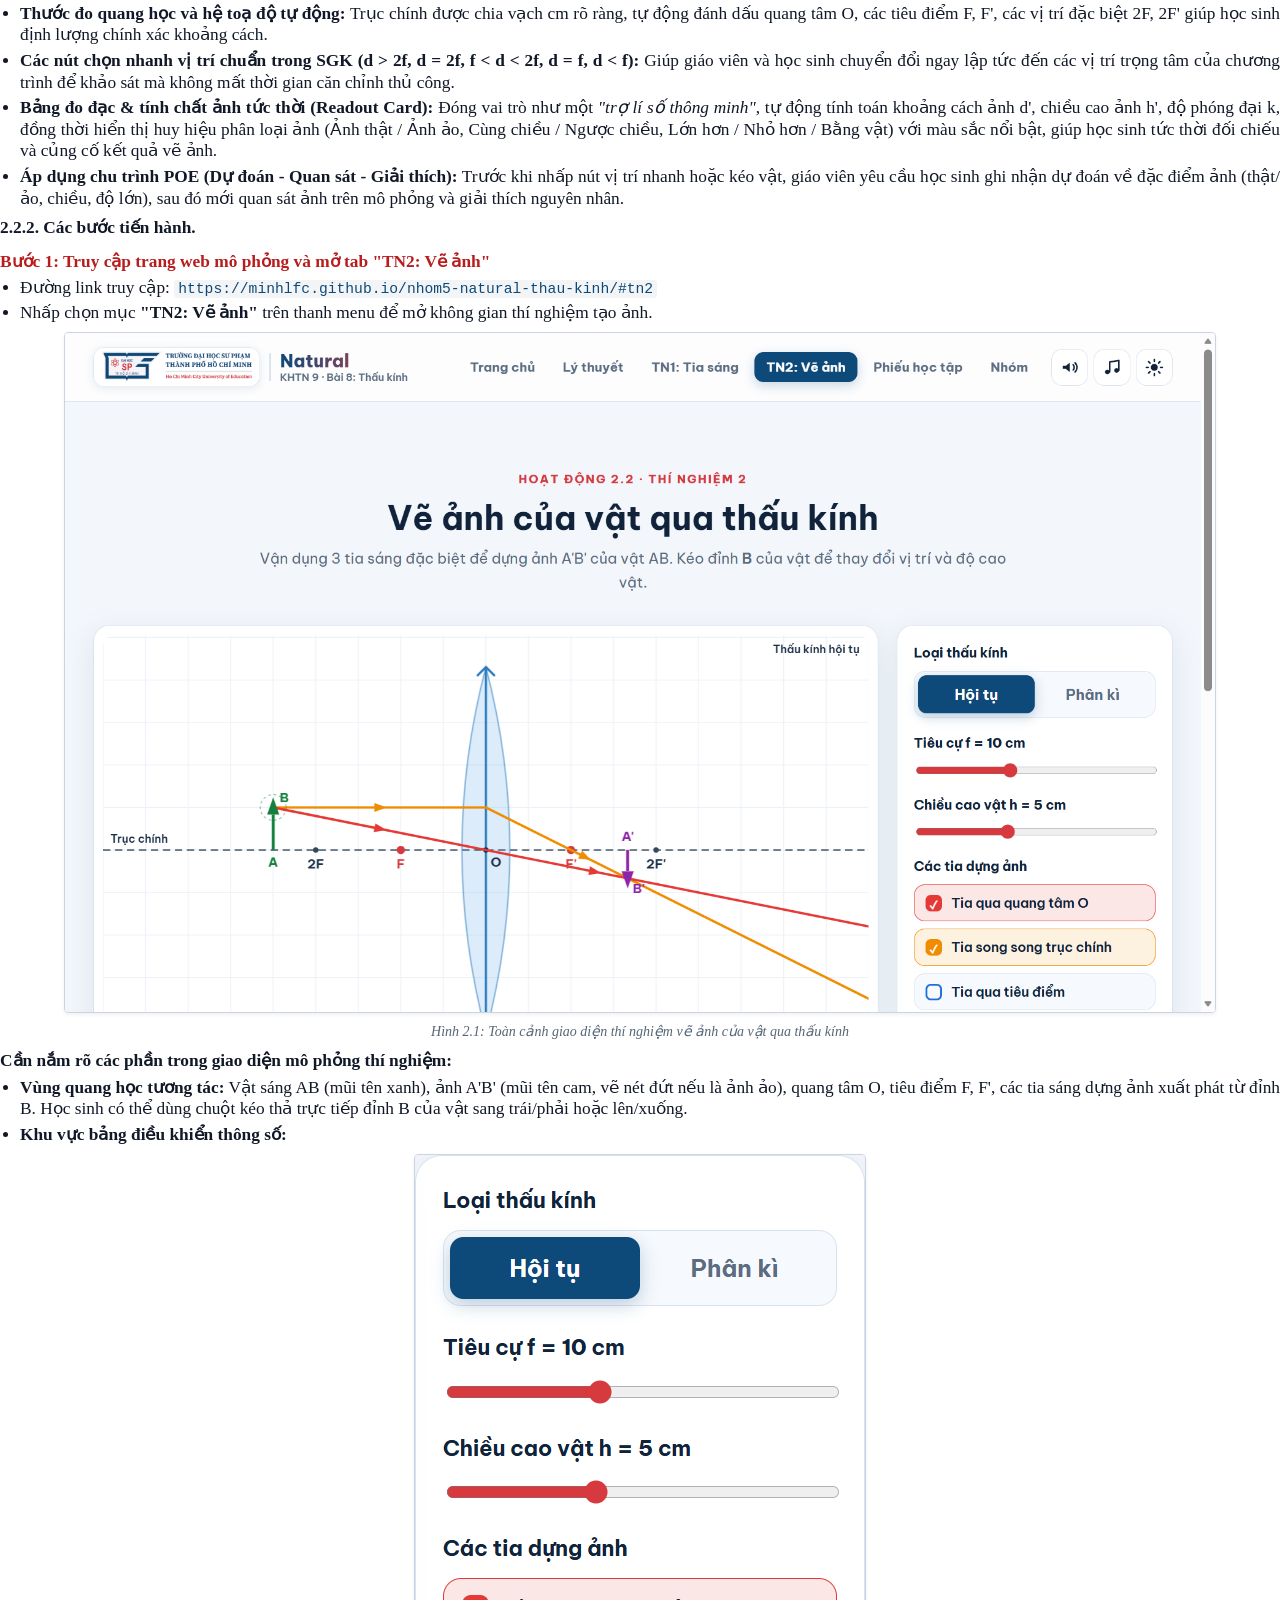
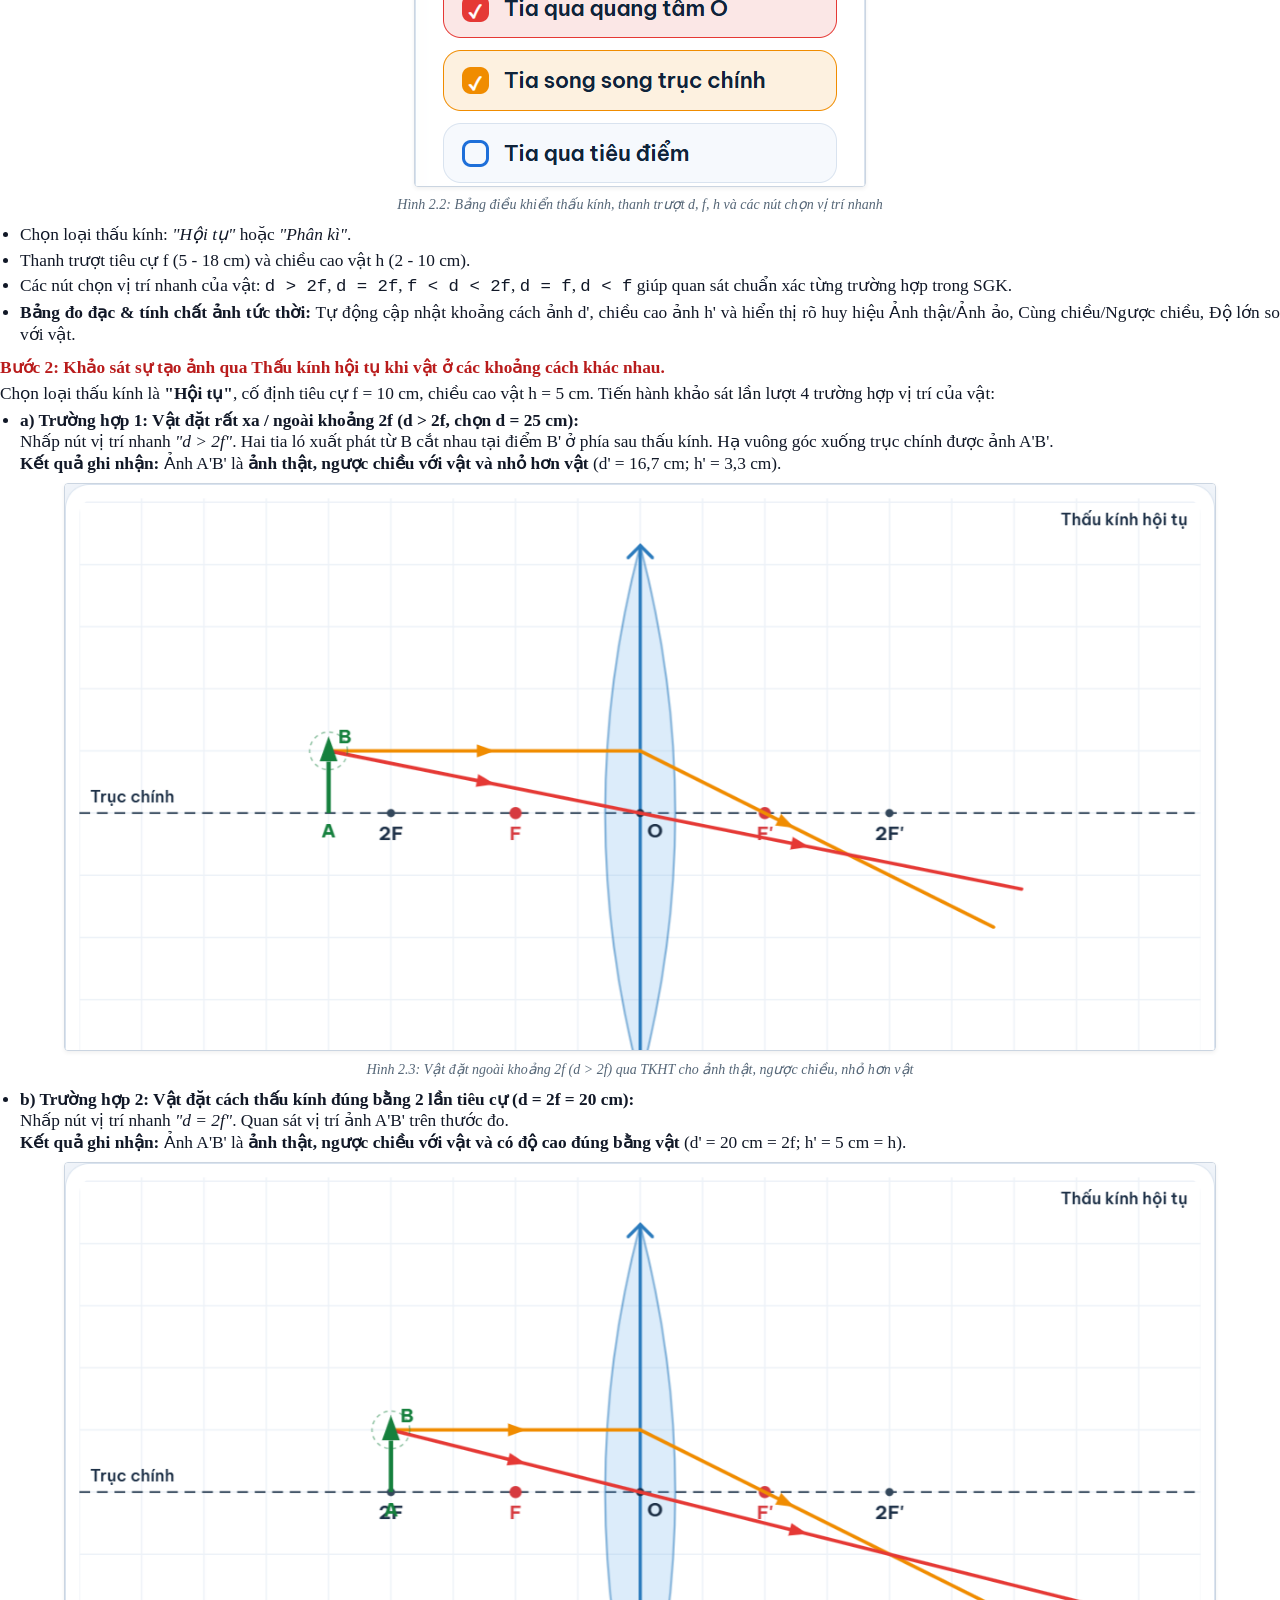
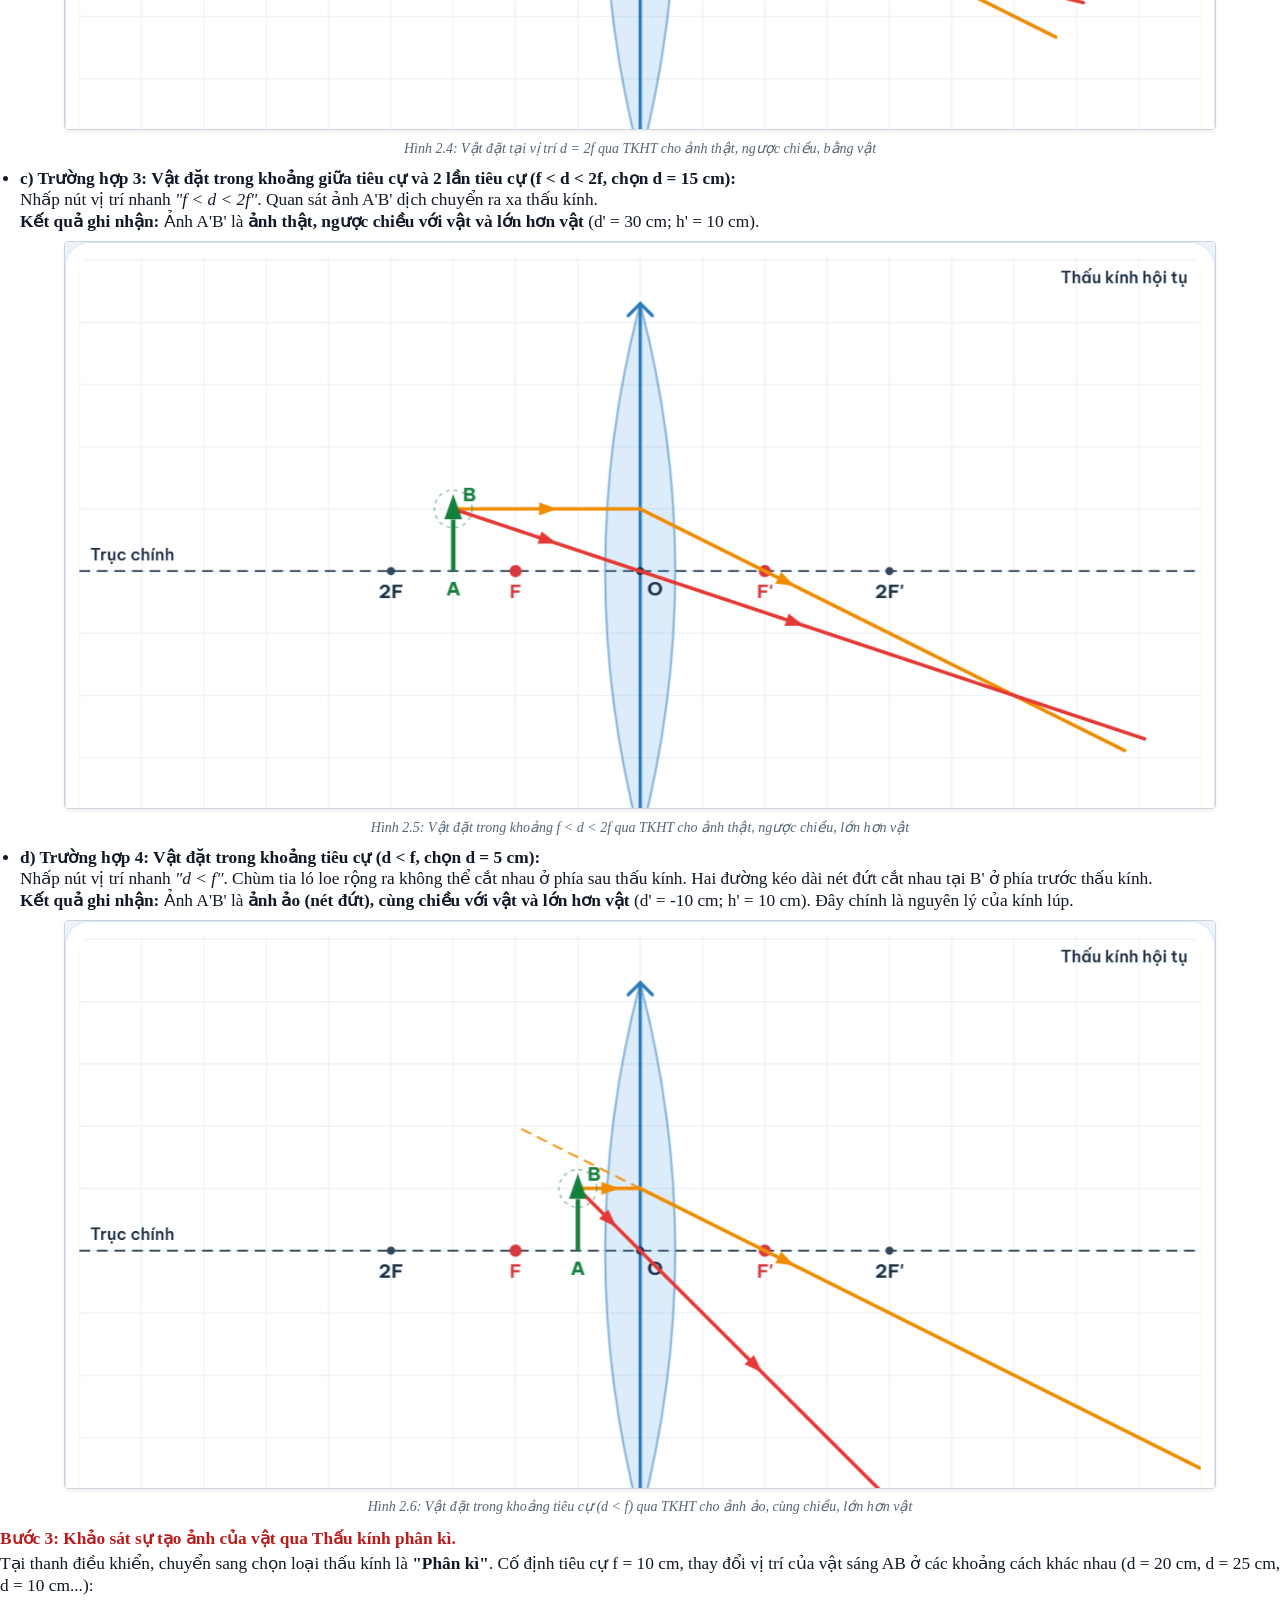
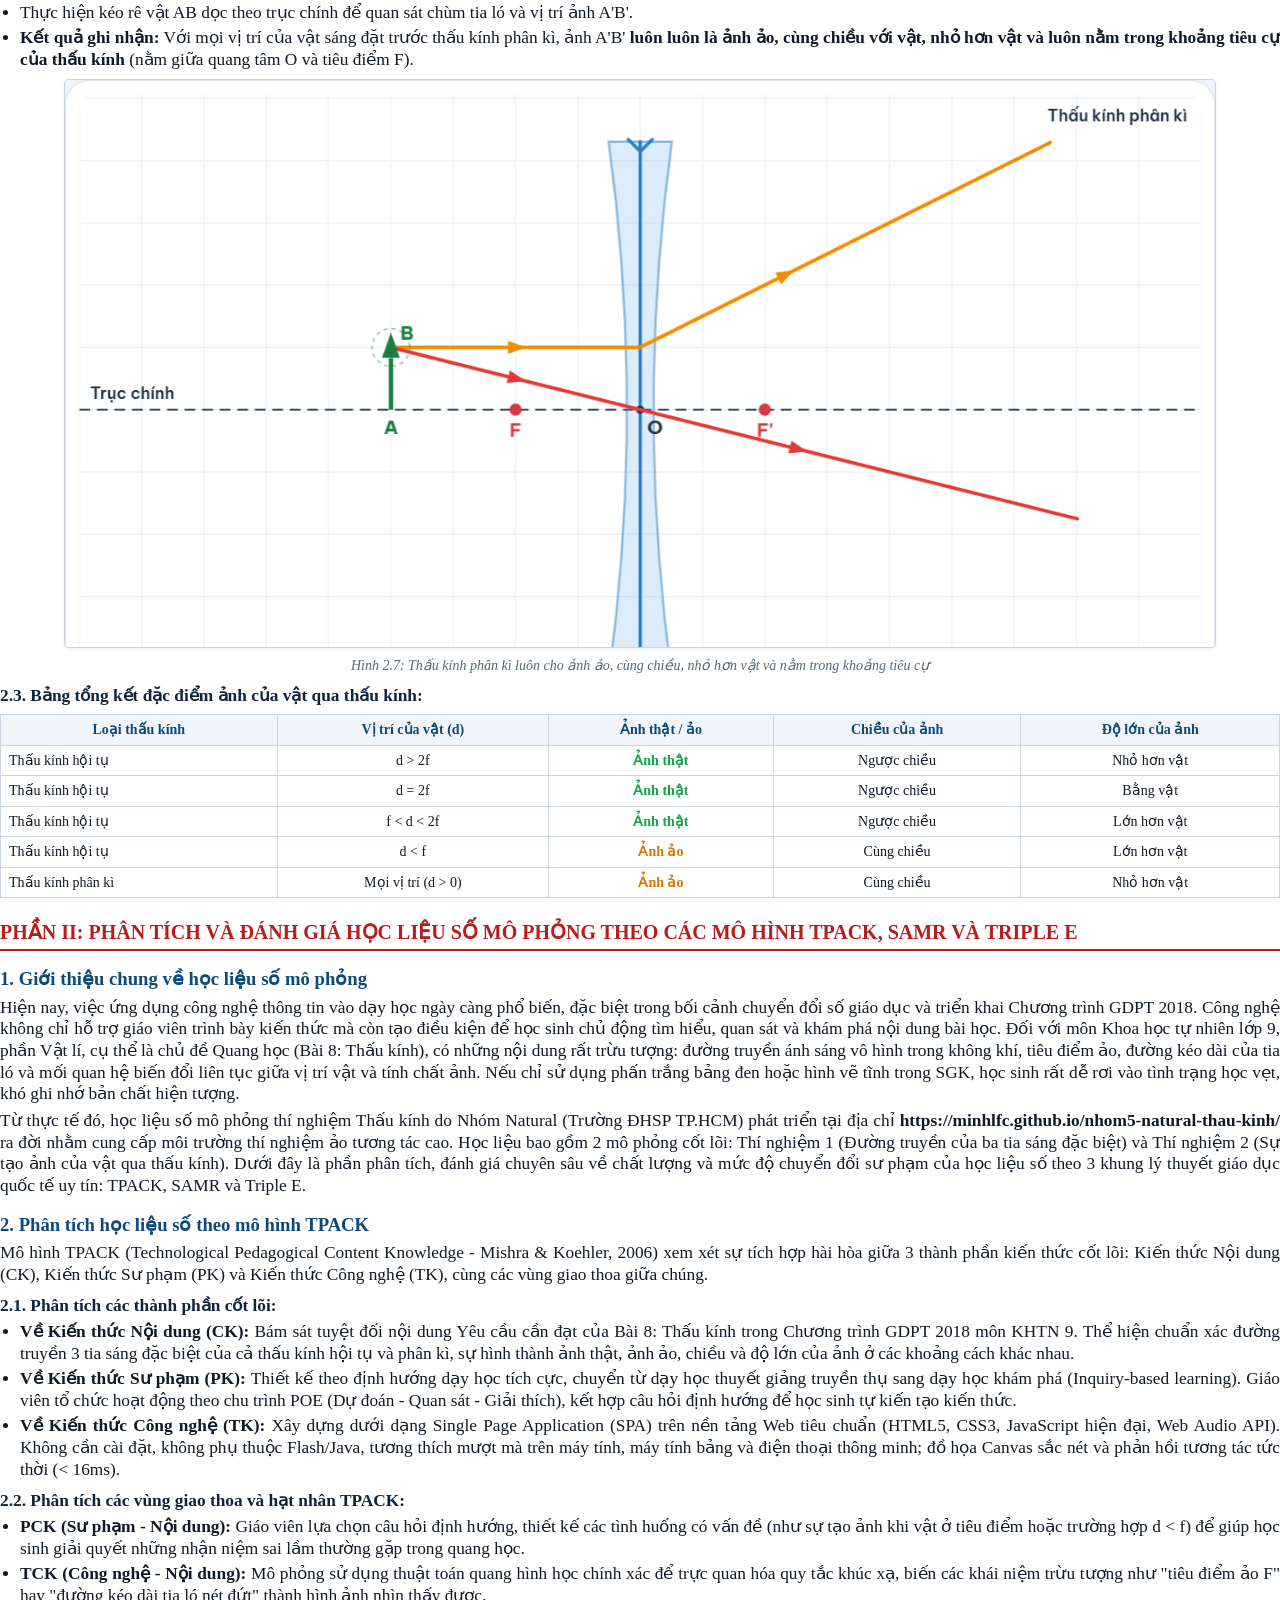
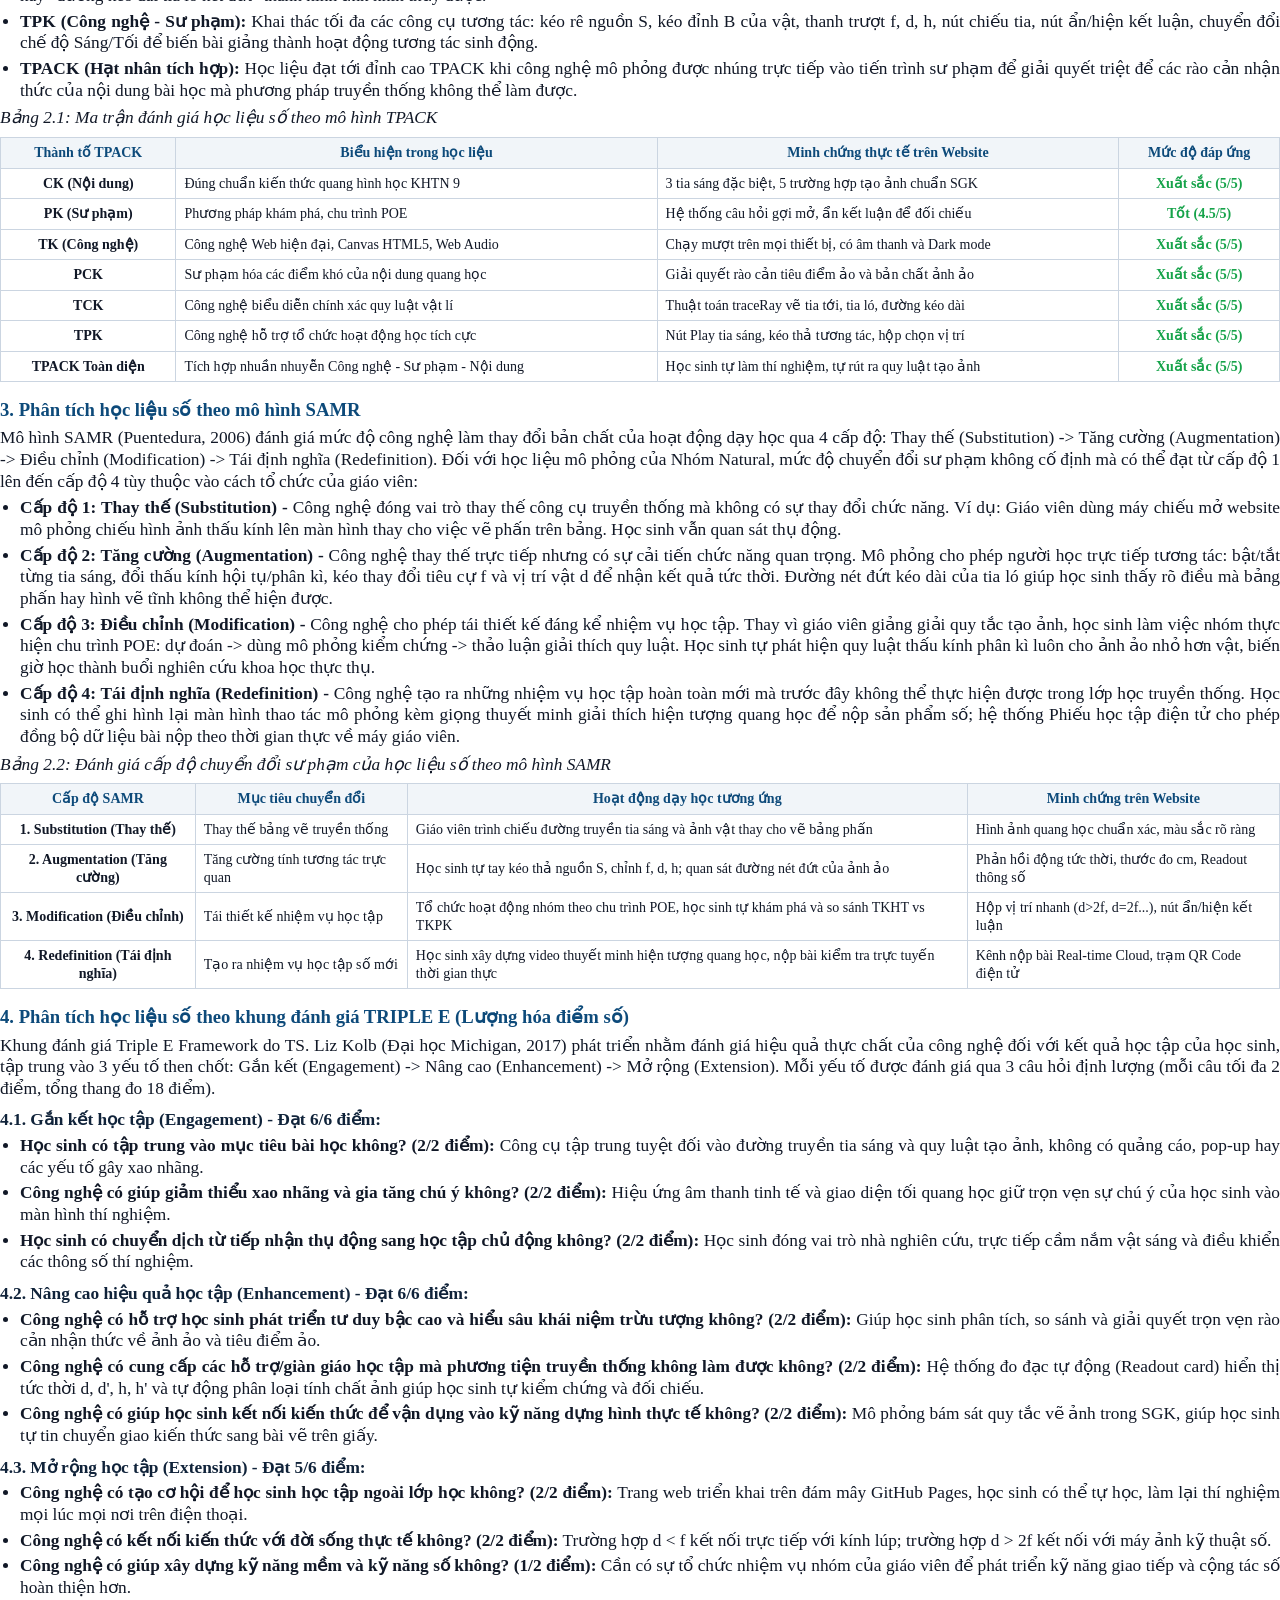
==== commit b645b02c: "Add full academic evaluation section: TPACK, SAMR, and Triple E Framework analysis with quantitative" ====
--- a/document_preview.html
+++ b/document_preview.html
@@ -2,7 +2,7 @@
 <html lang="vi">
 <head>
   <meta charset="UTF-8">
-  <title>Mô Phỏng Thí Nghiệm - Bài 8: Thấu Kính - Nhóm Natural</title>
+  <title>Báo Cáo Học Liệu Số & Mô Phỏng Thí Nghiệm - Bài 8: Thấu Kính - Nhóm Natural</title>
   <style>
     @page {
       size: A4;
@@ -83,6 +83,16 @@
       color: #334455;
       margin: 0;
     }
+    .part-title {
+      font-size: 15pt;
+      font-weight: bold;
+      color: #b91c1c;
+      text-transform: uppercase;
+      border-bottom: 2px solid #b91c1c;
+      padding-bottom: 4px;
+      margin: 22px 0 12px 0;
+      page-break-after: avoid;
+    }
     h1 {
       font-size: 14pt;
       font-weight: bold;
@@ -148,13 +158,13 @@
     table.data-table {
       width: 100%;
       border-collapse: collapse;
-      margin: 8px 0 12px 0;
+      margin: 8px 0 14px 0;
       page-break-inside: avoid;
     }
     table.data-table th, table.data-table td {
       border: 1px solid #cbd5e1;
       padding: 6px 8px;
-      font-size: 11pt;
+      font-size: 10.5pt;
     }
     table.data-table th {
       background: #f1f5f9;
@@ -165,6 +175,8 @@
     .text-center { text-align: center; }
     .badge-real { color: #16a34a; font-weight: bold; }
     .badge-virt { color: #d97706; font-weight: bold; }
+    .highlight-score { color: #b91c1c; font-weight: bold; }
+    .summary-row { background: #fef3c7; font-weight: bold; }
     .link-code {
       background: #f3f4f6;
       padding: 1px 4px;
@@ -193,12 +205,14 @@
 
   <!-- Title -->
   <div class="title-box">
-    <div class="main-title">Mô Phỏng Thí Nghiệm</div>
-    <div class="lesson-title">Bài 8: Thấu Kính</div>
-    <div class="meta-title">Môn Khoa học tự nhiên; Lớp: 9 — Thời gian thực hiện: 2 tiết</div>
-  </div>
-
-  <!-- Phần 1 -->
+    <div class="main-title">Báo Cáo Học Liệu Số & Mô Phỏng Thí Nghiệm</div>
+    <div class="lesson-title">Bài 8: Thấu Kính (KHTN 9)</div>
+    <div class="meta-title">Học liệu số trực tuyến kết hợp đánh giá theo các mô hình TPACK, SAMR và TRIPLE E — Thời gian: 2 tiết</div>
+  </div>
+
+  <!-- PHẦN I -->
+  <div class="part-title">PHẦN I: HƯỚNG DẪN THỰC HÀNH MÔ PHỎNG THÍ NGHIỆM</div>
+
   <h1>1. Thí nghiệm tìm hiểu đường truyền của các tia sáng đặc biệt qua thấu kính.</h1>
   
   <h2>1.1. Mục tiêu:</h2>
@@ -332,7 +346,7 @@
     <div class="caption">Hình 1.10: Chùm tia ló phân kì có các đường kéo dài cắt nhau tại ảnh ảo S'</div>
   </div>
 
-  <!-- Phần 2 -->
+  <!-- Thí nghiệm 2 -->
   <h1>2. Thí nghiệm mô phỏng về sự tạo ảnh của vật qua thấu kính.</h1>
   
   <h2>2.1. Mục tiêu.</h2>
@@ -506,5 +520,267 @@
     </tbody>
   </table>
 
+  <!-- PHẦN II -->
+  <div class="part-title">PHẦN II: PHÂN TÍCH VÀ ĐÁNH GIÁ HỌC LIỆU SỐ MÔ PHỎNG THEO CÁC MÔ HÌNH TPACK, SAMR VÀ TRIPLE E</div>
+
+  <h1>1. Giới thiệu chung về học liệu số mô phỏng</h1>
+  <p>Hiện nay, việc ứng dụng công nghệ thông tin vào dạy học ngày càng phổ biến, đặc biệt trong bối cảnh chuyển đổi số giáo dục và triển khai Chương trình GDPT 2018. Công nghệ không chỉ hỗ trợ giáo viên trình bày kiến thức mà còn tạo điều kiện để học sinh chủ động tìm hiểu, quan sát và khám phá nội dung bài học. Đối với môn Khoa học tự nhiên lớp 9, phần Vật lí, cụ thể là chủ đề Quang học (Bài 8: Thấu kính), có những nội dung rất trừu tượng: đường truyền ánh sáng vô hình trong không khí, tiêu điểm ảo, đường kéo dài của tia ló và mối quan hệ biến đổi liên tục giữa vị trí vật và tính chất ảnh. Nếu chỉ sử dụng phấn trắng bảng đen hoặc hình vẽ tĩnh trong SGK, học sinh rất dễ rơi vào tình trạng học vẹt, khó ghi nhớ bản chất hiện tượng.</p>
+  <p>Từ thực tế đó, học liệu số mô phỏng thí nghiệm Thấu kính do Nhóm Natural (Trường ĐHSP TP.HCM) phát triển tại địa chỉ <b>https://minhlfc.github.io/nhom5-natural-thau-kinh/</b> ra đời nhằm cung cấp môi trường thí nghiệm ảo tương tác cao. Học liệu bao gồm 2 mô phỏng cốt lõi: Thí nghiệm 1 (Đường truyền của ba tia sáng đặc biệt) và Thí nghiệm 2 (Sự tạo ảnh của vật qua thấu kính). Dưới đây là phần phân tích, đánh giá chuyên sâu về chất lượng và mức độ chuyển đổi sư phạm của học liệu số theo 3 khung lý thuyết giáo dục quốc tế uy tín: TPACK, SAMR và Triple E.</p>
+
+  <h1>2. Phân tích học liệu số theo mô hình TPACK</h1>
+  <p>Mô hình TPACK (Technological Pedagogical Content Knowledge - Mishra & Koehler, 2006) xem xét sự tích hợp hài hòa giữa 3 thành phần kiến thức cốt lõi: Kiến thức Nội dung (CK), Kiến thức Sư phạm (PK) và Kiến thức Công nghệ (TK), cùng các vùng giao thoa giữa chúng.</p>
+
+  <h2>2.1. Phân tích các thành phần cốt lõi:</h2>
+  <ul>
+    <li><b>Về Kiến thức Nội dung (CK):</b> Bám sát tuyệt đối nội dung Yêu cầu cần đạt của Bài 8: Thấu kính trong Chương trình GDPT 2018 môn KHTN 9. Thể hiện chuẩn xác đường truyền 3 tia sáng đặc biệt của cả thấu kính hội tụ và phân kì, sự hình thành ảnh thật, ảnh ảo, chiều và độ lớn của ảnh ở các khoảng cách khác nhau.</li>
+    <li><b>Về Kiến thức Sư phạm (PK):</b> Thiết kế theo định hướng dạy học tích cực, chuyển từ dạy học thuyết giảng truyền thụ sang dạy học khám phá (Inquiry-based learning). Giáo viên tổ chức hoạt động theo chu trình POE (Dự đoán - Quan sát - Giải thích), kết hợp câu hỏi định hướng để học sinh tự kiến tạo kiến thức.</li>
+    <li><b>Về Kiến thức Công nghệ (TK):</b> Xây dựng dưới dạng Single Page Application (SPA) trên nền tảng Web tiêu chuẩn (HTML5, CSS3, JavaScript hiện đại, Web Audio API). Không cần cài đặt, không phụ thuộc Flash/Java, tương thích mượt mà trên máy tính, máy tính bảng và điện thoại thông minh; đồ họa Canvas sắc nét và phản hồi tương tác tức thời (&lt; 16ms).</li>
+  </ul>
+
+  <h2>2.2. Phân tích các vùng giao thoa và hạt nhân TPACK:</h2>
+  <ul>
+    <li><b>PCK (Sư phạm - Nội dung):</b> Giáo viên lựa chọn câu hỏi định hướng, thiết kế các tình huống có vấn đề (như sự tạo ảnh khi vật ở tiêu điểm hoặc trường hợp d &lt; f) để giúp học sinh giải quyết những nhận niệm sai lầm thường gặp trong quang học.</li>
+    <li><b>TCK (Công nghệ - Nội dung):</b> Mô phỏng sử dụng thuật toán quang hình học chính xác để trực quan hóa quy tắc khúc xạ, biến các khái niệm trừu tượng như "tiêu điểm ảo F" hay "đường kéo dài tia ló nét đứt" thành hình ảnh nhìn thấy được.</li>
+    <li><b>TPK (Công nghệ - Sư phạm):</b> Khai thác tối đa các công cụ tương tác: kéo rê nguồn S, kéo đỉnh B của vật, thanh trượt f, d, h, nút chiếu tia, nút ẩn/hiện kết luận, chuyển đổi chế độ Sáng/Tối để biến bài giảng thành hoạt động tương tác sinh động.</li>
+    <li><b>TPACK (Hạt nhân tích hợp):</b> Học liệu đạt tới đỉnh cao TPACK khi công nghệ mô phỏng được nhúng trực tiếp vào tiến trình sư phạm để giải quyết triệt để các rào cản nhận thức của nội dung bài học mà phương pháp truyền thống không thể làm được.</li>
+  </ul>
+
+  <p><i>Bảng 2.1: Ma trận đánh giá học liệu số theo mô hình TPACK</i></p>
+  <table class="data-table">
+    <thead>
+      <tr>
+        <th>Thành tố TPACK</th>
+        <th>Biểu hiện trong học liệu</th>
+        <th>Minh chứng thực tế trên Website</th>
+        <th>Mức độ đáp ứng</th>
+      </tr>
+    </thead>
+    <tbody>
+      <tr>
+        <td class="text-center"><b>CK (Nội dung)</b></td>
+        <td>Đúng chuẩn kiến thức quang hình học KHTN 9</td>
+        <td>3 tia sáng đặc biệt, 5 trường hợp tạo ảnh chuẩn SGK</td>
+        <td class="text-center badge-real">Xuất sắc (5/5)</td>
+      </tr>
+      <tr>
+        <td class="text-center"><b>PK (Sư phạm)</b></td>
+        <td>Phương pháp khám phá, chu trình POE</td>
+        <td>Hệ thống câu hỏi gợi mở, ẩn kết luận để đối chiếu</td>
+        <td class="text-center badge-real">Tốt (4.5/5)</td>
+      </tr>
+      <tr>
+        <td class="text-center"><b>TK (Công nghệ)</b></td>
+        <td>Công nghệ Web hiện đại, Canvas HTML5, Web Audio</td>
+        <td>Chạy mượt trên mọi thiết bị, có âm thanh và Dark mode</td>
+        <td class="text-center badge-real">Xuất sắc (5/5)</td>
+      </tr>
+      <tr>
+        <td class="text-center"><b>PCK</b></td>
+        <td>Sư phạm hóa các điểm khó của nội dung quang học</td>
+        <td>Giải quyết rào cản tiêu điểm ảo và bản chất ảnh ảo</td>
+        <td class="text-center badge-real">Xuất sắc (5/5)</td>
+      </tr>
+      <tr>
+        <td class="text-center"><b>TCK</b></td>
+        <td>Công nghệ biểu diễn chính xác quy luật vật lí</td>
+        <td>Thuật toán traceRay vẽ tia tới, tia ló, đường kéo dài</td>
+        <td class="text-center badge-real">Xuất sắc (5/5)</td>
+      </tr>
+      <tr>
+        <td class="text-center"><b>TPK</b></td>
+        <td>Công nghệ hỗ trợ tổ chức hoạt động học tích cực</td>
+        <td>Nút Play tia sáng, kéo thả tương tác, hộp chọn vị trí</td>
+        <td class="text-center badge-real">Xuất sắc (5/5)</td>
+      </tr>
+      <tr>
+        <td class="text-center"><b>TPACK Toàn diện</b></td>
+        <td>Tích hợp nhuần nhuyễn Công nghệ - Sư phạm - Nội dung</td>
+        <td>Học sinh tự làm thí nghiệm, tự rút ra quy luật tạo ảnh</td>
+        <td class="text-center badge-real">Xuất sắc (5/5)</td>
+      </tr>
+    </tbody>
+  </table>
+
+  <h1>3. Phân tích học liệu số theo mô hình SAMR</h1>
+  <p>Mô hình SAMR (Puentedura, 2006) đánh giá mức độ công nghệ làm thay đổi bản chất của hoạt động dạy học qua 4 cấp độ: Thay thế (Substitution) -> Tăng cường (Augmentation) -> Điều chỉnh (Modification) -> Tái định nghĩa (Redefinition). Đối với học liệu mô phỏng của Nhóm Natural, mức độ chuyển đổi sư phạm không cố định mà có thể đạt từ cấp độ 1 lên đến cấp độ 4 tùy thuộc vào cách tổ chức của giáo viên:</p>
+
+  <ul>
+    <li><b>Cấp độ 1: Thay thế (Substitution) - </b> Công nghệ đóng vai trò thay thế công cụ truyền thống mà không có sự thay đổi chức năng. Ví dụ: Giáo viên dùng máy chiếu mở website mô phỏng chiếu hình ảnh thấu kính lên màn hình thay cho việc vẽ phấn trên bảng. Học sinh vẫn quan sát thụ động.</li>
+    <li><b>Cấp độ 2: Tăng cường (Augmentation) - </b> Công nghệ thay thế trực tiếp nhưng có sự cải tiến chức năng quan trọng. Mô phỏng cho phép người học trực tiếp tương tác: bật/tắt từng tia sáng, đổi thấu kính hội tụ/phân kì, kéo thay đổi tiêu cự f và vị trí vật d để nhận kết quả tức thời. Đường nét đứt kéo dài của tia ló giúp học sinh thấy rõ điều mà bảng phấn hay hình vẽ tĩnh không thể hiện được.</li>
+    <li><b>Cấp độ 3: Điều chỉnh (Modification) - </b> Công nghệ cho phép tái thiết kế đáng kể nhiệm vụ học tập. Thay vì giáo viên giảng giải quy tắc tạo ảnh, học sinh làm việc nhóm thực hiện chu trình POE: dự đoán -> dùng mô phỏng kiểm chứng -> thảo luận giải thích quy luật. Học sinh tự phát hiện quy luật thấu kính phân kì luôn cho ảnh ảo nhỏ hơn vật, biến giờ học thành buổi nghiên cứu khoa học thực thụ.</li>
+    <li><b>Cấp độ 4: Tái định nghĩa (Redefinition) - </b> Công nghệ tạo ra những nhiệm vụ học tập hoàn toàn mới mà trước đây không thể thực hiện được trong lớp học truyền thống. Học sinh có thể ghi hình lại màn hình thao tác mô phỏng kèm giọng thuyết minh giải thích hiện tượng quang học để nộp sản phẩm số; hệ thống Phiếu học tập điện tử cho phép đồng bộ dữ liệu bài nộp theo thời gian thực về máy giáo viên.</li>
+  </ul>
+
+  <p><i>Bảng 2.2: Đánh giá cấp độ chuyển đổi sư phạm của học liệu số theo mô hình SAMR</i></p>
+  <table class="data-table">
+    <thead>
+      <tr>
+        <th>Cấp độ SAMR</th>
+        <th>Mục tiêu chuyển đổi</th>
+        <th>Hoạt động dạy học tương ứng</th>
+        <th>Minh chứng trên Website</th>
+      </tr>
+    </thead>
+    <tbody>
+      <tr>
+        <td class="text-center"><b>1. Substitution (Thay thế)</b></td>
+        <td>Thay thế bảng vẽ truyền thống</td>
+        <td>Giáo viên trình chiếu đường truyền tia sáng và ảnh vật thay cho vẽ bảng phấn</td>
+        <td>Hình ảnh quang học chuẩn xác, màu sắc rõ ràng</td>
+      </tr>
+      <tr>
+        <td class="text-center"><b>2. Augmentation (Tăng cường)</b></td>
+        <td>Tăng cường tính tương tác trực quan</td>
+        <td>Học sinh tự tay kéo thả nguồn S, chỉnh f, d, h; quan sát đường nét đứt của ảnh ảo</td>
+        <td>Phản hồi động tức thời, thước đo cm, Readout thông số</td>
+      </tr>
+      <tr>
+        <td class="text-center"><b>3. Modification (Điều chỉnh)</b></td>
+        <td>Tái thiết kế nhiệm vụ học tập</td>
+        <td>Tổ chức hoạt động nhóm theo chu trình POE, học sinh tự khám phá và so sánh TKHT vs TKPK</td>
+        <td>Hộp vị trí nhanh (d&gt;2f, d=2f...), nút ẩn/hiện kết luận</td>
+      </tr>
+      <tr>
+        <td class="text-center"><b>4. Redefinition (Tái định nghĩa)</b></td>
+        <td>Tạo ra nhiệm vụ học tập số mới</td>
+        <td>Học sinh xây dựng video thuyết minh hiện tượng quang học, nộp bài kiểm tra trực tuyến thời gian thực</td>
+        <td>Kênh nộp bài Real-time Cloud, trạm QR Code điện tử</td>
+      </tr>
+    </tbody>
+  </table>
+
+  <h1>4. Phân tích học liệu số theo khung đánh giá TRIPLE E (Lượng hóa điểm số)</h1>
+  <p>Khung đánh giá Triple E Framework do TS. Liz Kolb (Đại học Michigan, 2017) phát triển nhằm đánh giá hiệu quả thực chất của công nghệ đối với kết quả học tập của học sinh, tập trung vào 3 yếu tố then chốt: Gắn kết (Engagement) -> Nâng cao (Enhancement) -> Mở rộng (Extension). Mỗi yếu tố được đánh giá qua 3 câu hỏi định lượng (mỗi câu tối đa 2 điểm, tổng thang đo 18 điểm).</p>
+
+  <h2>4.1. Gắn kết học tập (Engagement) - Đạt 6/6 điểm:</h2>
+  <ul>
+    <li><b>Học sinh có tập trung vào mục tiêu bài học không? (2/2 điểm):</b> Công cụ tập trung tuyệt đối vào đường truyền tia sáng và quy luật tạo ảnh, không có quảng cáo, pop-up hay các yếu tố gây xao nhãng.</li>
+    <li><b>Công nghệ có giúp giảm thiểu xao nhãng và gia tăng chú ý không? (2/2 điểm):</b> Hiệu ứng âm thanh tinh tế và giao diện tối quang học giữ trọn vẹn sự chú ý của học sinh vào màn hình thí nghiệm.</li>
+    <li><b>Học sinh có chuyển dịch từ tiếp nhận thụ động sang học tập chủ động không? (2/2 điểm):</b> Học sinh đóng vai trò nhà nghiên cứu, trực tiếp cầm nắm vật sáng và điều khiển các thông số thí nghiệm.</li>
+  </ul>
+
+  <h2>4.2. Nâng cao hiệu quả học tập (Enhancement) - Đạt 6/6 điểm:</h2>
+  <ul>
+    <li><b>Công nghệ có hỗ trợ học sinh phát triển tư duy bậc cao và hiểu sâu khái niệm trừu tượng không? (2/2 điểm):</b> Giúp học sinh phân tích, so sánh và giải quyết trọn vẹn rào cản nhận thức về ảnh ảo và tiêu điểm ảo.</li>
+    <li><b>Công nghệ có cung cấp các hỗ trợ/giàn giáo học tập mà phương tiện truyền thống không làm được không? (2/2 điểm):</b> Hệ thống đo đạc tự động (Readout card) hiển thị tức thời d, d', h, h' và tự động phân loại tính chất ảnh giúp học sinh tự kiểm chứng và đối chiếu.</li>
+    <li><b>Công nghệ có giúp học sinh kết nối kiến thức để vận dụng vào kỹ năng dựng hình thực tế không? (2/2 điểm):</b> Mô phỏng bám sát quy tắc vẽ ảnh trong SGK, giúp học sinh tự tin chuyển giao kiến thức sang bài vẽ trên giấy.</li>
+  </ul>
+
+  <h2>4.3. Mở rộng học tập (Extension) - Đạt 5/6 điểm:</h2>
+  <ul>
+    <li><b>Công nghệ có tạo cơ hội để học sinh học tập ngoài lớp học không? (2/2 điểm):</b> Trang web triển khai trên đám mây GitHub Pages, học sinh có thể tự học, làm lại thí nghiệm mọi lúc mọi nơi trên điện thoại.</li>
+    <li><b>Công nghệ có kết nối kiến thức với đời sống thực tế không? (2/2 điểm):</b> Trường hợp d &lt; f kết nối trực tiếp với kính lúp; trường hợp d &gt; 2f kết nối với máy ảnh kỹ thuật số.</li>
+    <li><b>Công nghệ có giúp xây dựng kỹ năng mềm và kỹ năng số không? (1/2 điểm):</b> Cần có sự tổ chức nhiệm vụ nhóm của giáo viên để phát triển kỹ năng giao tiếp và cộng tác số hoàn thiện hơn.</li>
+  </ul>
+
+  <p><i>Bảng 2.3: Bảng lượng hóa điểm số chi tiết học liệu theo khung Triple E Framework (Liz Kolb)</i></p>
+  <table class="data-table">
+    <thead>
+      <tr>
+        <th>Thành tố Triple E</th>
+        <th>Câu hỏi đánh giá chuẩn của Liz Kolb</th>
+        <th>Minh chứng trong học liệu của Nhóm Natural</th>
+        <th>Điểm số</th>
+      </tr>
+    </thead>
+    <tbody>
+      <tr>
+        <td><b>Engagement (E1)</b></td>
+        <td>Tập trung học sinh vào mục tiêu học tập?</td>
+        <td>Giao diện không quảng cáo, tập trung hoàn toàn vào thí nghiệm</td>
+        <td class="text-center badge-real">2 / 2</td>
+      </tr>
+      <tr>
+        <td><b>Engagement (E2)</b></td>
+        <td>Giảm thiểu yếu tố gây xao nhãng?</td>
+        <td>Âm thanh phản hồi trực quan, chế độ nền tối chuyên nghiệp</td>
+        <td class="text-center badge-real">2 / 2</td>
+      </tr>
+      <tr>
+        <td><b>Engagement (E3)</b></td>
+        <td>Chuyển từ học thụ động sang chủ động?</td>
+        <td>Tự tay kéo thả đỉnh B của vật, đổi tiêu cự và vị trí nguồn sáng</td>
+        <td class="text-center badge-real">2 / 2</td>
+      </tr>
+      <tr style="background: #f3f4f6; font-weight: bold;">
+        <td>Tổng Engagement</td>
+        <td>Mức độ Gắn kết của học sinh với bài học</td>
+        <td>Đạt mức gắn kết tối đa</td>
+        <td class="text-center badge-real">6 / 6</td>
+      </tr>
+      <tr>
+        <td><b>Enhancement (E1)</b></td>
+        <td>Hiểu sâu sắc khái niệm trừu tượng?</td>
+        <td>Trực quan hóa tiêu điểm ảo F và đường kéo dài nét đứt</td>
+        <td class="text-center badge-real">2 / 2</td>
+      </tr>
+      <tr>
+        <td><b>Enhancement (E2)</b></td>
+        <td>Cung cấp giàn giáo học tập ưu việt?</td>
+        <td>Bảng Readout tức thời tự động tính d', h', phân loại ảnh</td>
+        <td class="text-center badge-real">2 / 2</td>
+      </tr>
+      <tr>
+        <td><b>Enhancement (E3)</b></td>
+        <td>Hỗ trợ kết nối và vận dụng kiến thức?</td>
+        <td>Kết nối trực tiếp quy tắc mô phỏng với kỹ năng dựng hình SGK</td>
+        <td class="text-center badge-real">2 / 2</td>
+      </tr>
+      <tr style="background: #f3f4f6; font-weight: bold;">
+        <td>Tổng Enhancement</td>
+        <td>Mức độ Nâng cao hiệu quả bài học</td>
+        <td>Đạt mức nâng cao tối đa</td>
+        <td class="text-center badge-real">6 / 6</td>
+      </tr>
+      <tr>
+        <td><b>Extension (E1)</b></td>
+        <td>Cơ hội học tập ngoài giờ lên lớp?</td>
+        <td>Web online chạy 24/7 trên máy tính, điện thoại qua GitHub Pages</td>
+        <td class="text-center badge-real">2 / 2</td>
+      </tr>
+      <tr>
+        <td><b>Extension (E2)</b></td>
+        <td>Kết nối với hiện tượng thực tế đời sống?</td>
+        <td>Giải thích nguyên lý kính lúp (d&lt;f), máy ảnh (d&gt;2f)</td>
+        <td class="text-center badge-real">2 / 2</td>
+      </tr>
+      <tr>
+        <td><b>Extension (E3)</b></td>
+        <td>Phát triển kỹ năng mềm và kỹ năng số?</td>
+        <td>Học sinh thực hành thao tác số, cần thêm hướng dẫn nhóm của GV</td>
+        <td class="text-center" style="font-weight: bold;">1 / 2</td>
+      </tr>
+      <tr class="summary-row">
+        <td>TỔNG ĐIỂM TRIPLE E</td>
+        <td>XẾP LOẠI TOÀN DIỆN (Thang điểm 18)</td>
+        <td>MỨC ĐỘ CAO NHẤT: EXCEPTIONAL CONNECTION TO LEARNING</td>
+        <td class="text-center highlight-score">17 / 18</td>
+      </tr>
+    </tbody>
+  </table>
+
+  <h1>5. Đề xuất quy trình tổ chức hoạt động dạy học 4 bước chuẩn mực sư phạm</h1>
+  <p>Nhằm khai thác tối đa tiềm năng của học liệu số và khắc phục triệt để 4 lỗi thường gặp trong đổi mới phương pháp dạy học, nhóm đề xuất tiến trình dạy học gồm 4 bước dựa trên chu trình POE kết hợp hoạt động nhóm:</p>
+  <ul>
+    <li><b>Bước 1: Dự đoán (Predict) - </b> Giáo viên nêu tình huống có vấn đề: <i>"Khi một tia sáng tới song song với trục chính chiếu qua thấu kính phân kì, tia ló sẽ đi như thế nào?"</i> Học sinh suy nghĩ độc lập và ghi dự đoán vào Phiếu học tập trước khi mở mô phỏng.</li>
+    <li><b>Bước 2: Quan sát mô phỏng và thu thập số liệu (Observe) - </b> Học sinh truy cập mô phỏng trên thiết bị, tự tay kích hoạt từng tia sáng hoặc kéo thả vị trí vật sáng, đối chiếu hiện tượng diễn ra với dự đoán ban đầu, ghi nhận các số liệu và đặc điểm ảnh.</li>
+    <li><b>Bước 3: Thảo luận và rút ra kết luận (Explain) - </b> Các nhóm học sinh thảo luận, so sánh hiện tượng giữa thấu kính hội tụ và phân kì, giải thích vì sao ảnh ảo lại cùng chiều và nhỏ hơn vật. Đại diện nhóm trình bày, giáo viên chuẩn hóa kiến thức.</li>
+    <li><b>Bước 4: Vận dụng và đánh giá (Apply & Assess) - </b> Học sinh vận dụng quy tắc vừa học để vẽ ảnh của vật sáng AB trên giấy kẻ ô; làm bài tập liên hệ thực tế về kính lúp, máy ảnh hoặc hoàn thành Phiếu học tập điện tử.</li>
+  </ul>
+
+  <h1>6. Kết luận và khuyến nghị sư phạm</h1>
+  <p>Học liệu số mô phỏng Bài 8: Thấu kính do Nhóm Natural phát triển là một công cụ hỗ trợ dạy học có giá trị cao, được thiết kế đồng bộ về cả nội dung khoa học, phương pháp sư phạm và kỹ thuật lập trình hiện đại. Kết quả đánh giá cho thấy học liệu đáp ứng xuất sắc mô hình TPACK, có khả năng nâng cấp hoạt động học lên cấp độ Modification và Redefinition trong thang SAMR, và đạt 17/18 điểm (Exceptional connection to learning) theo thang Triple E.</p>
+  <p>Khuyến nghị đối với giáo viên: Không nên biến buổi học thành giờ trình chiếu thụ động. Giáo viên cần thiết kế phiếu học tập định hướng rõ ràng, luôn duy trì bước Dự đoán (P) trước khi cho học sinh thao tác trên mô phỏng, và kết hợp hài hòa giữa thực hành ảo với kỹ năng vẽ hình thực tế trên giấy để đạt hiệu quả giáo dục toàn diện nhất.</p>
+
+  <h1>TÀI LIỆU THAM KHẢO</h1>
+  <ul>
+    <li>1. Bộ Giáo dục và Đào tạo. (2018). <i>Chương trình Giáo dục phổ thông 2018 - Môn Khoa học tự nhiên</i>. Hà Nội.</li>
+    <li>2. Kolb, L. (2017). <i>Learning first, technology second: The educator's guide to the Triple E Framework</i>. International Society for Technology in Education (ISTE).</li>
+    <li>3. Mishra, P., & Koehler, M. J. (2006). Technological pedagogical content knowledge: A framework for teacher knowledge. <i>Teachers College Record</i>, 108(6), 1017-1054.</li>
+    <li>4. Nhóm Natural. (2026). Website mô phỏng thí nghiệm tương tác Bài 8: Thấu kính (KHTN 9). https://minhlfc.github.io/nhom5-natural-thau-kinh/</li>
+    <li>5. Puentedura, R. R. (2006). Transformation, technology, and education. Presentation at the Maine Department of Education.</li>
+    <li>6. University of Calgary, Taylor Institute for Teaching and Learning. (2022). SAMR and TPACK: Two models to help with integrating technology into courses.</li>
+  </ul>
+
 </body>
 </html>
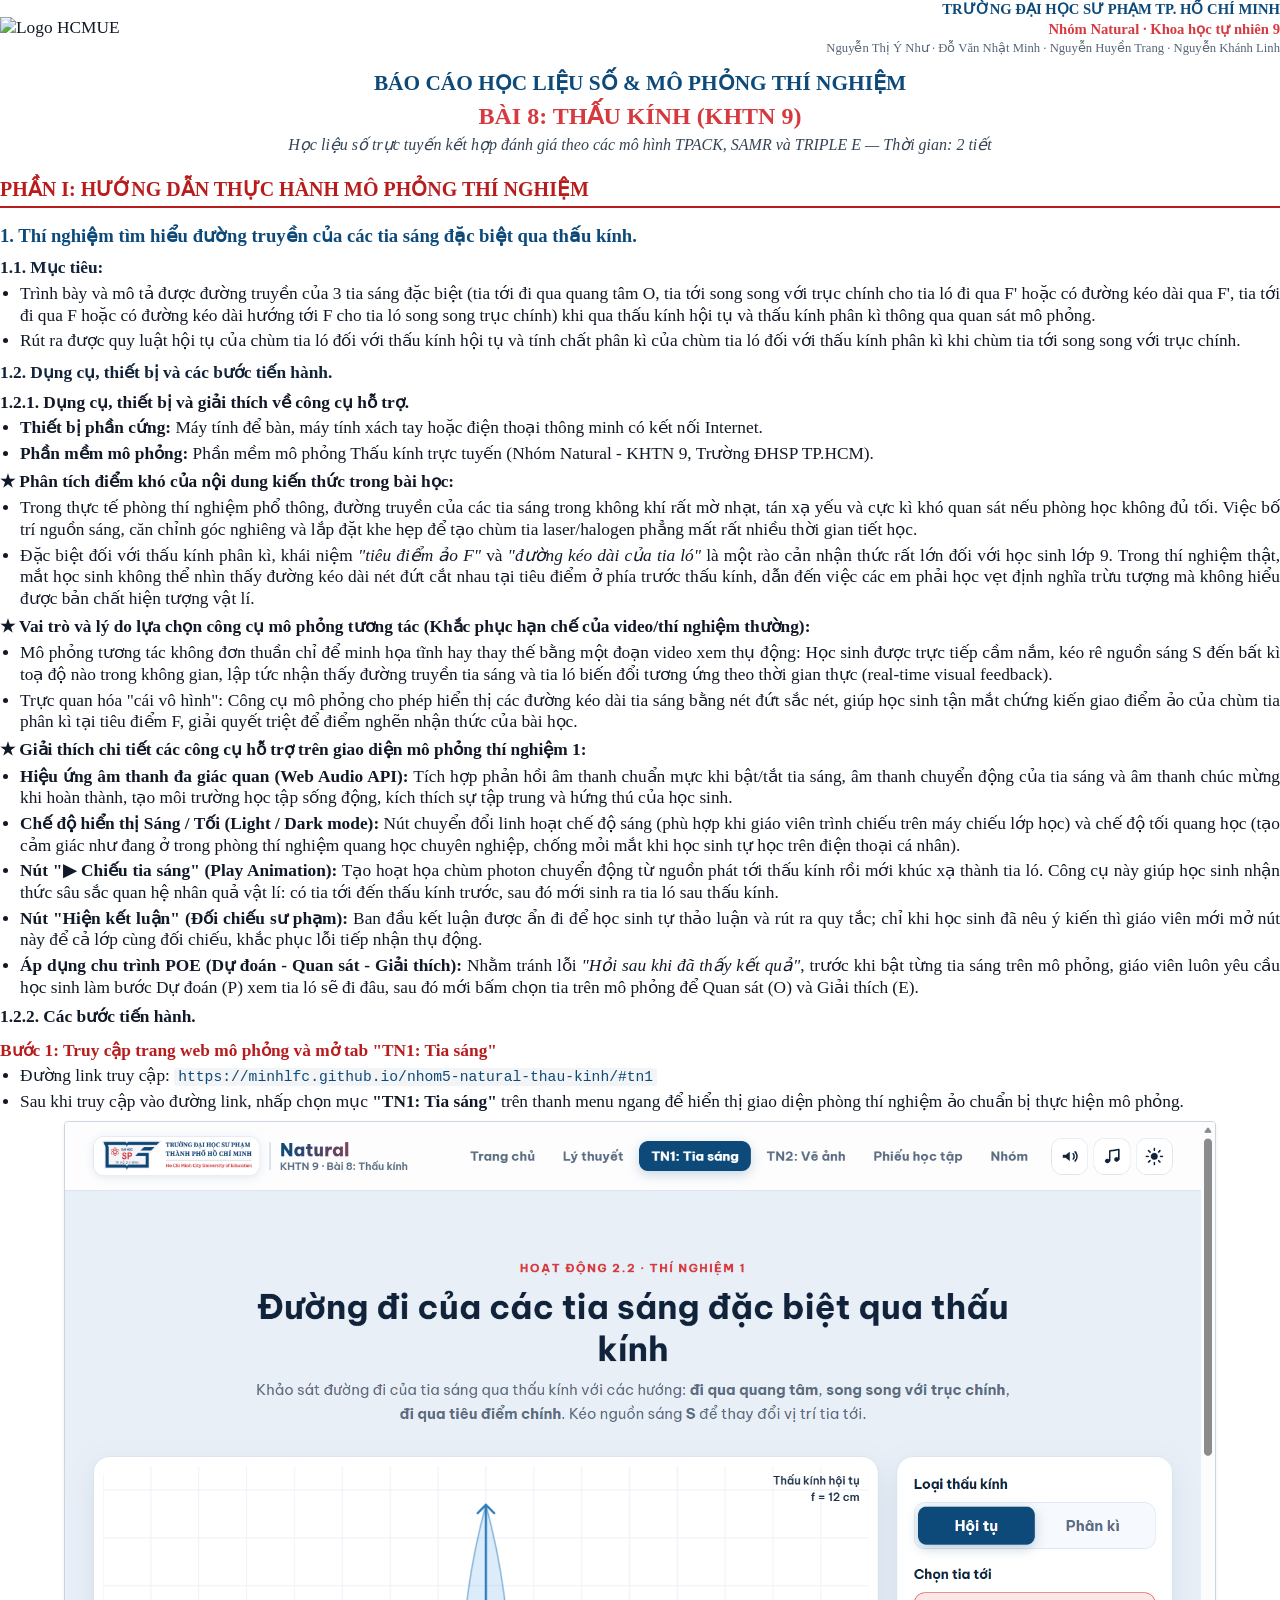
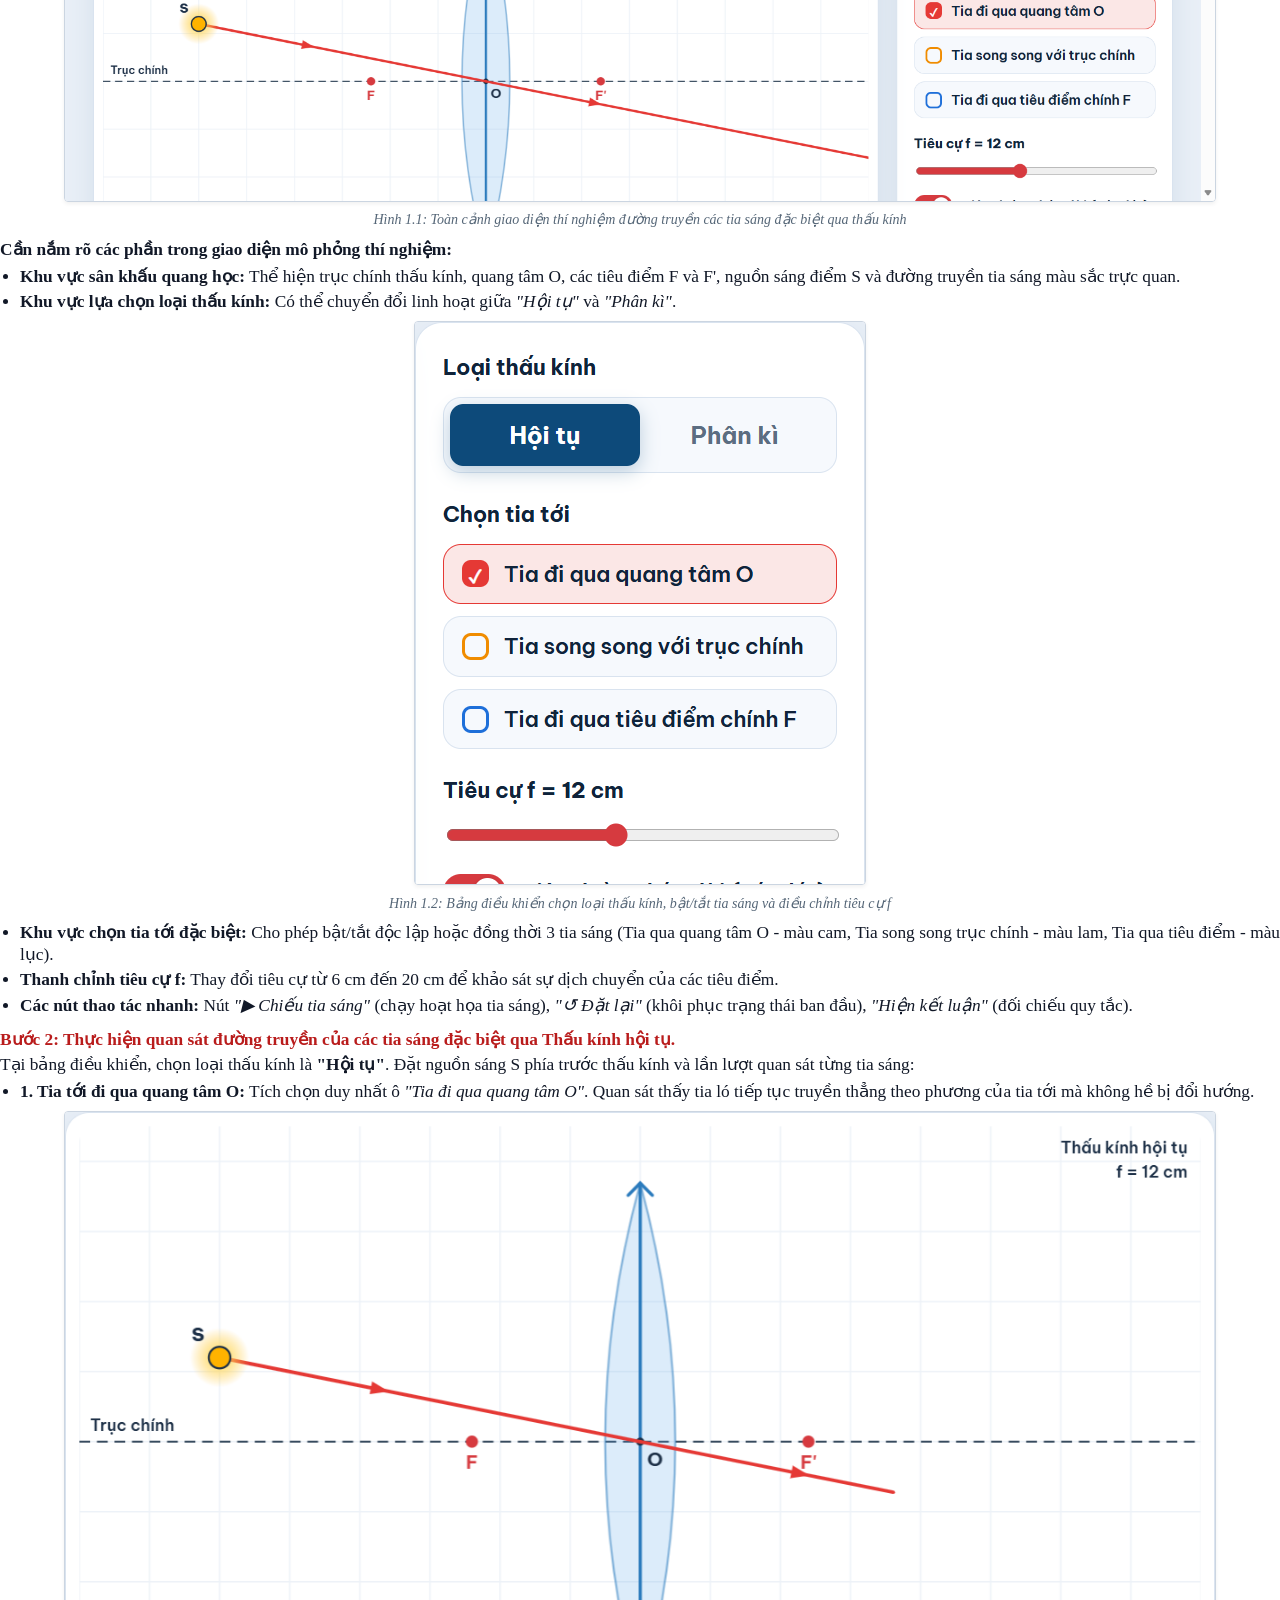
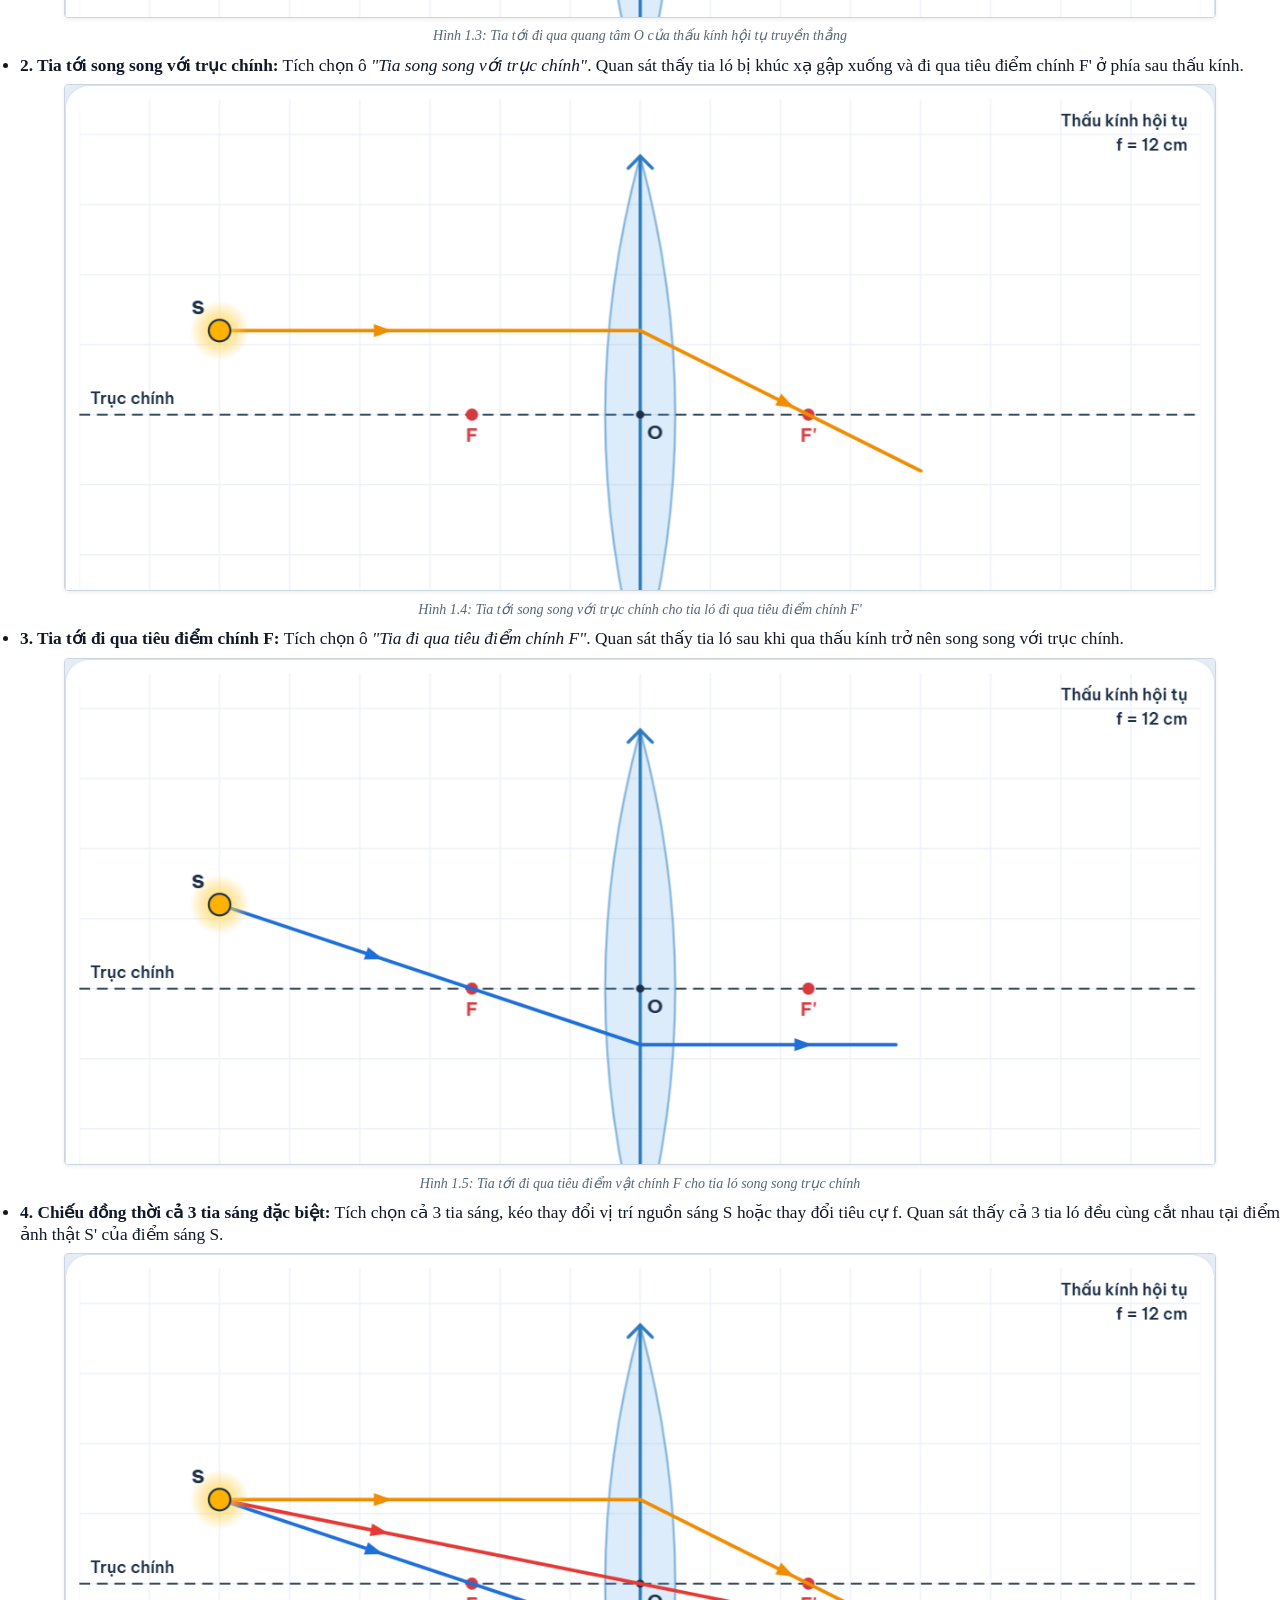
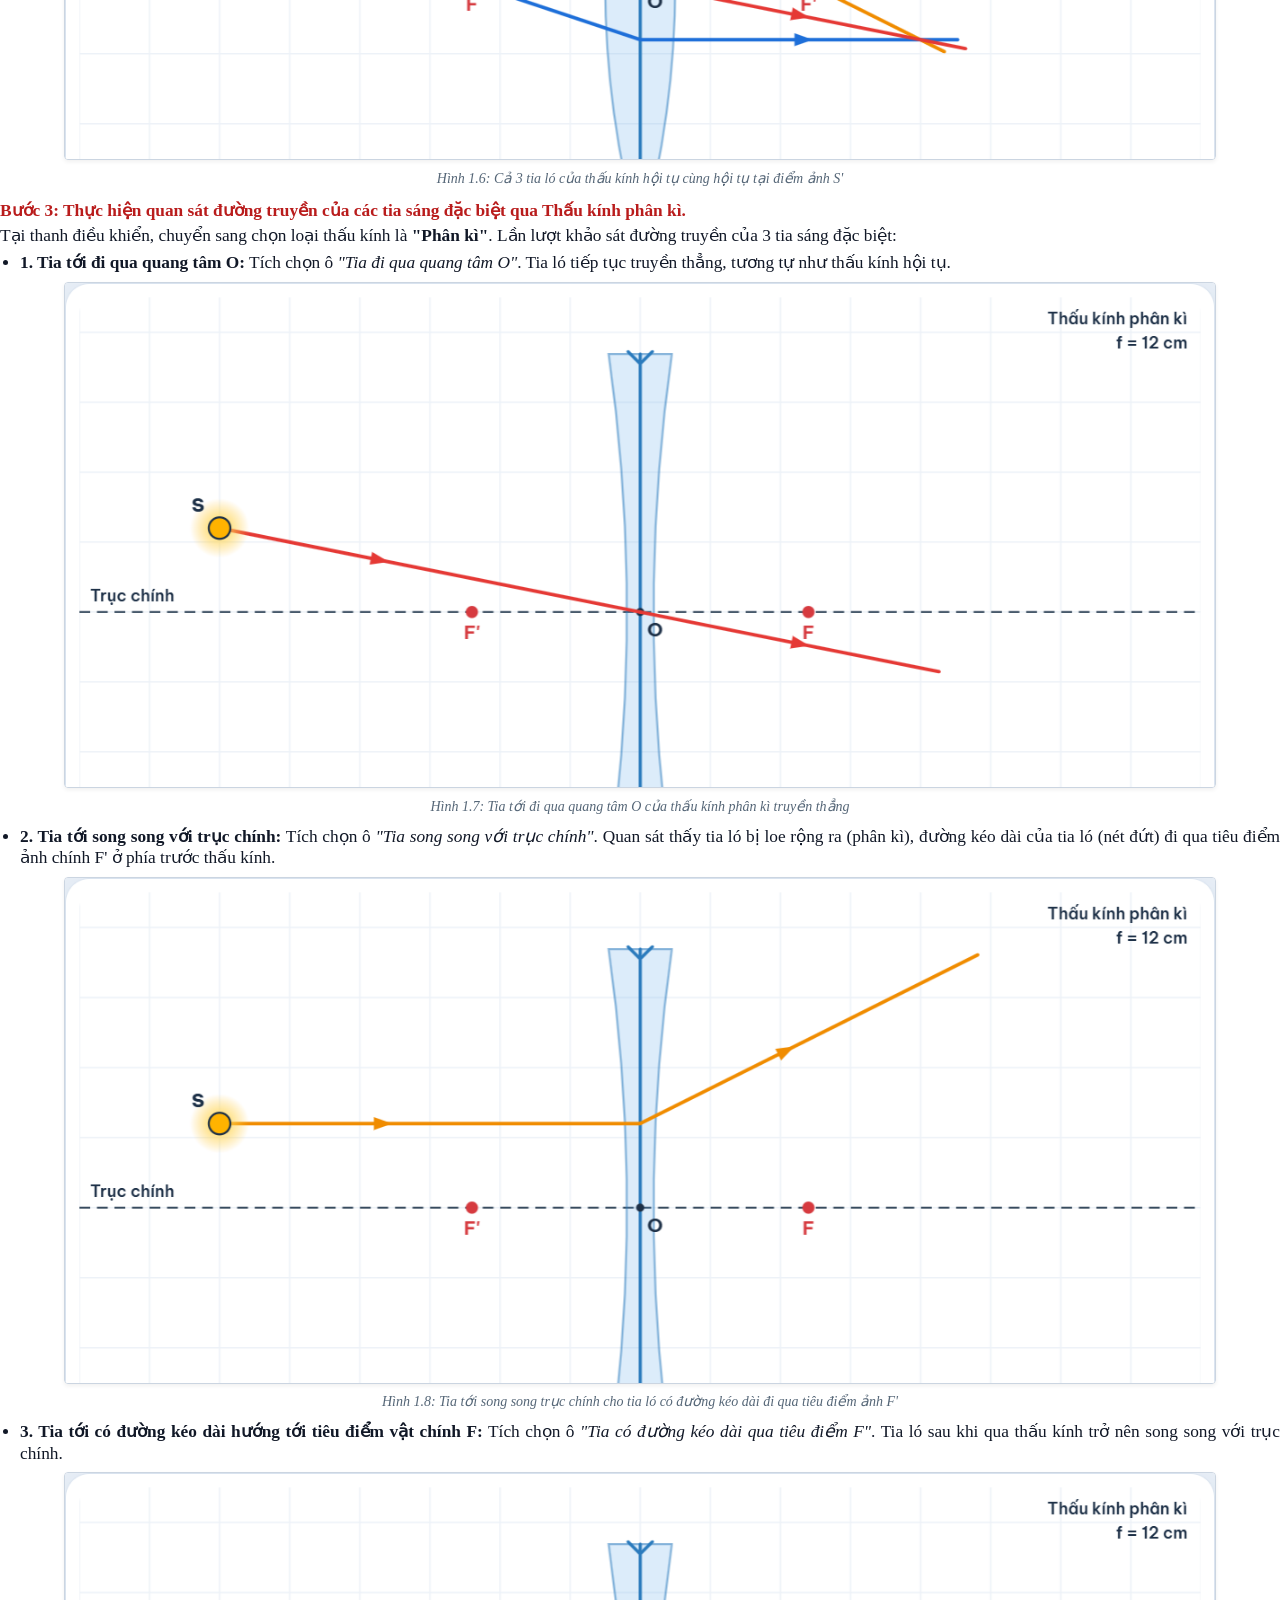
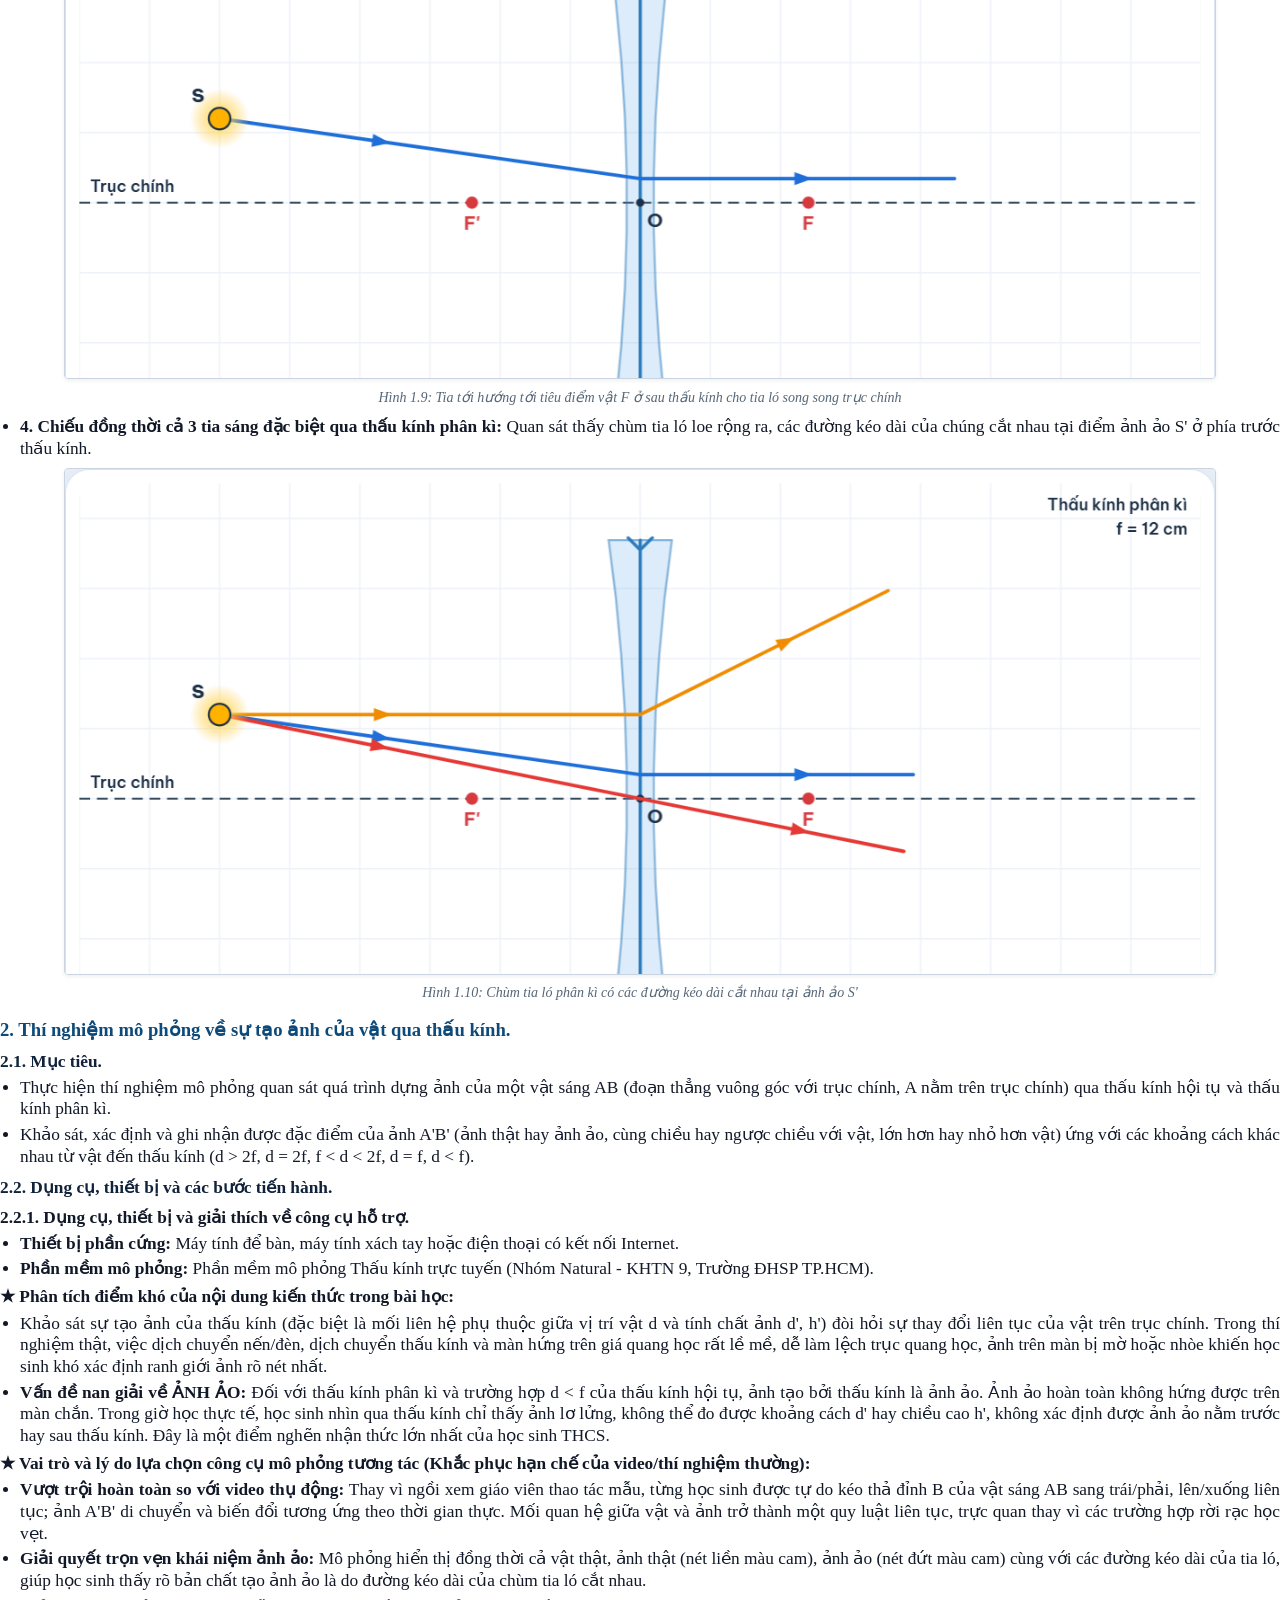
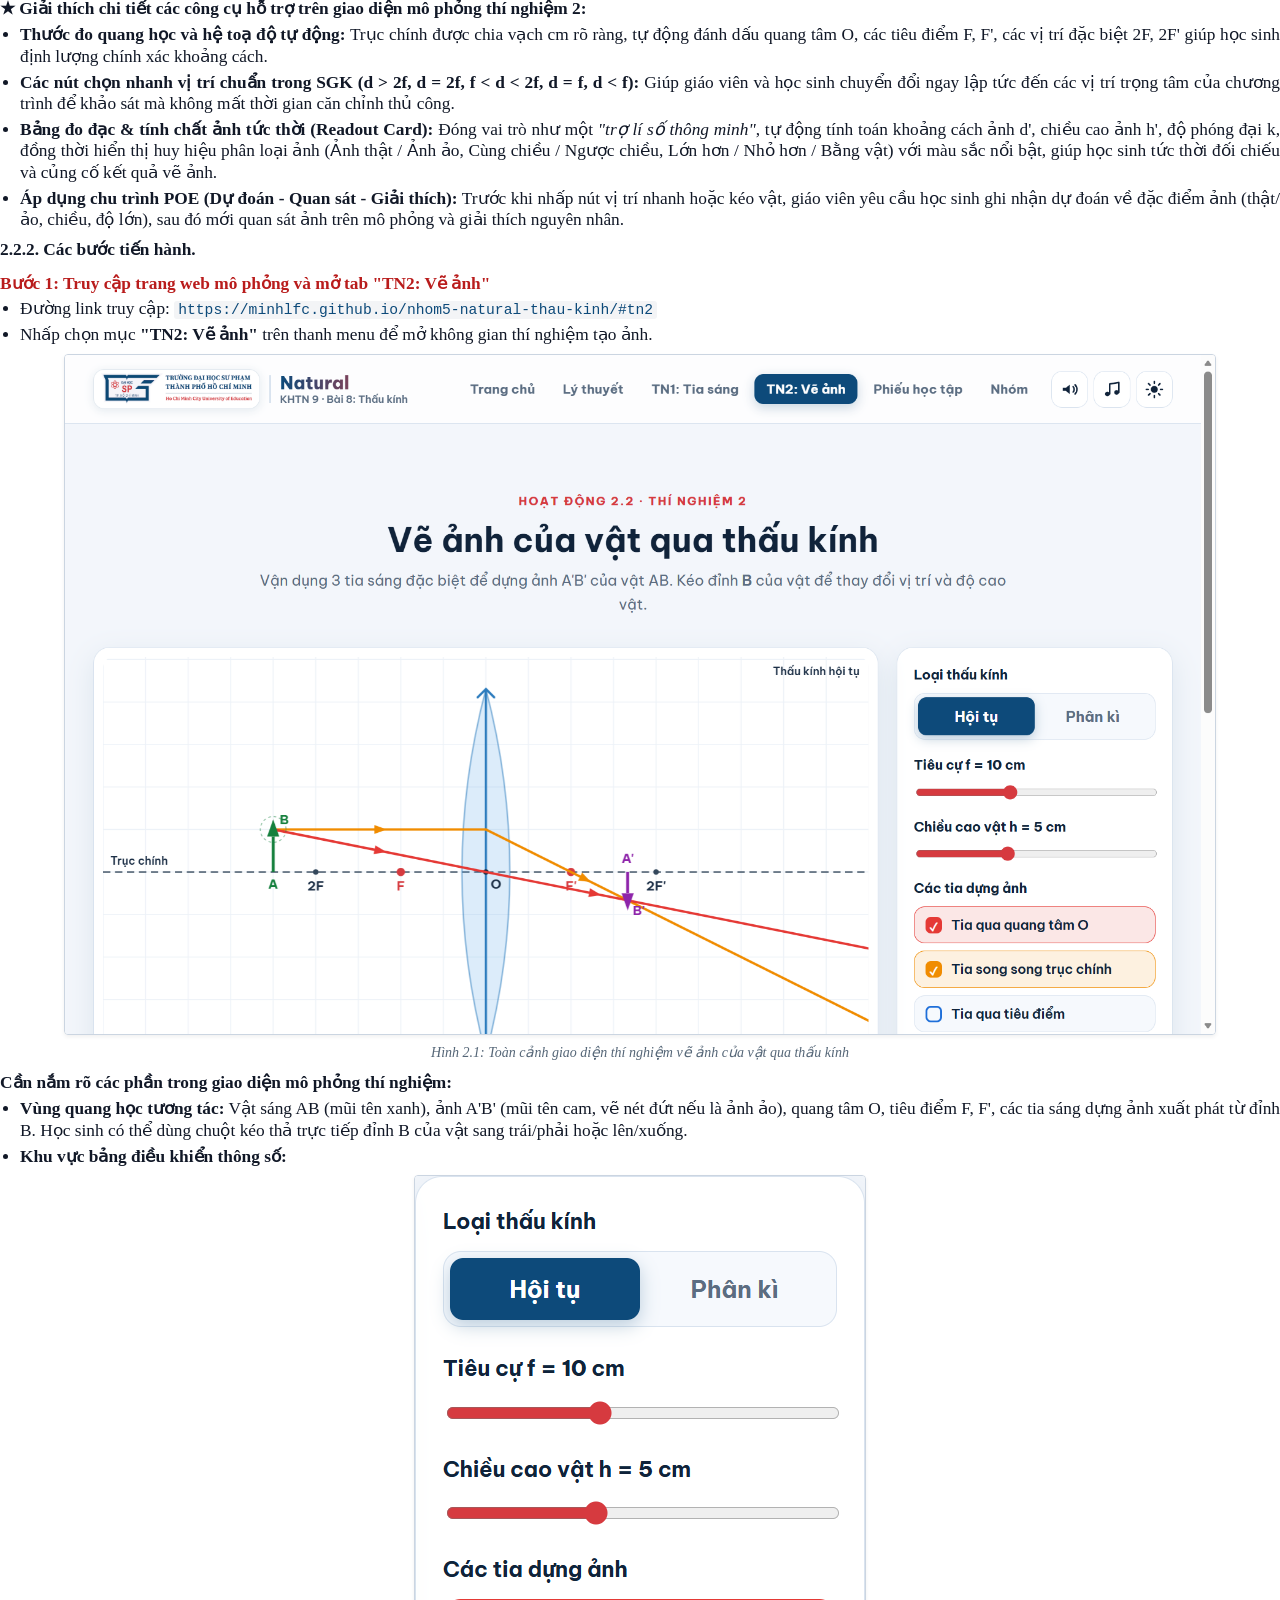
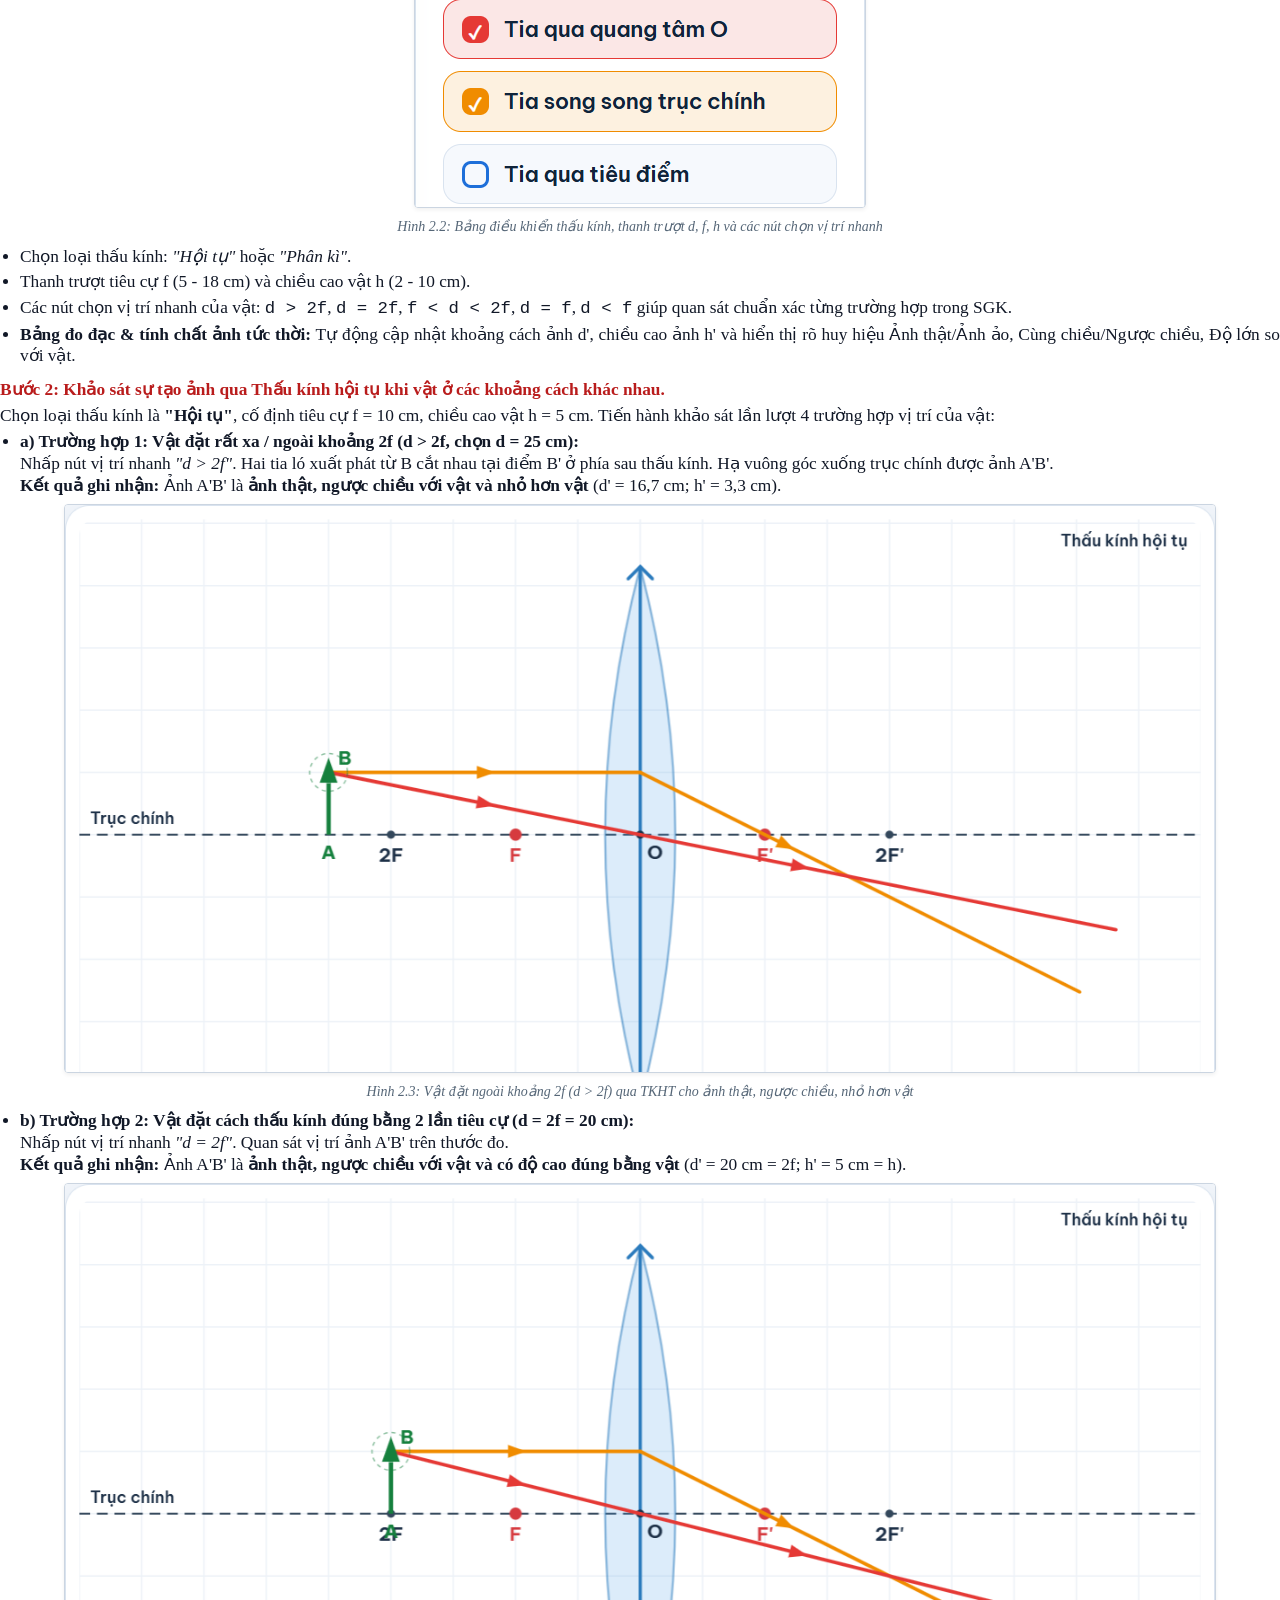
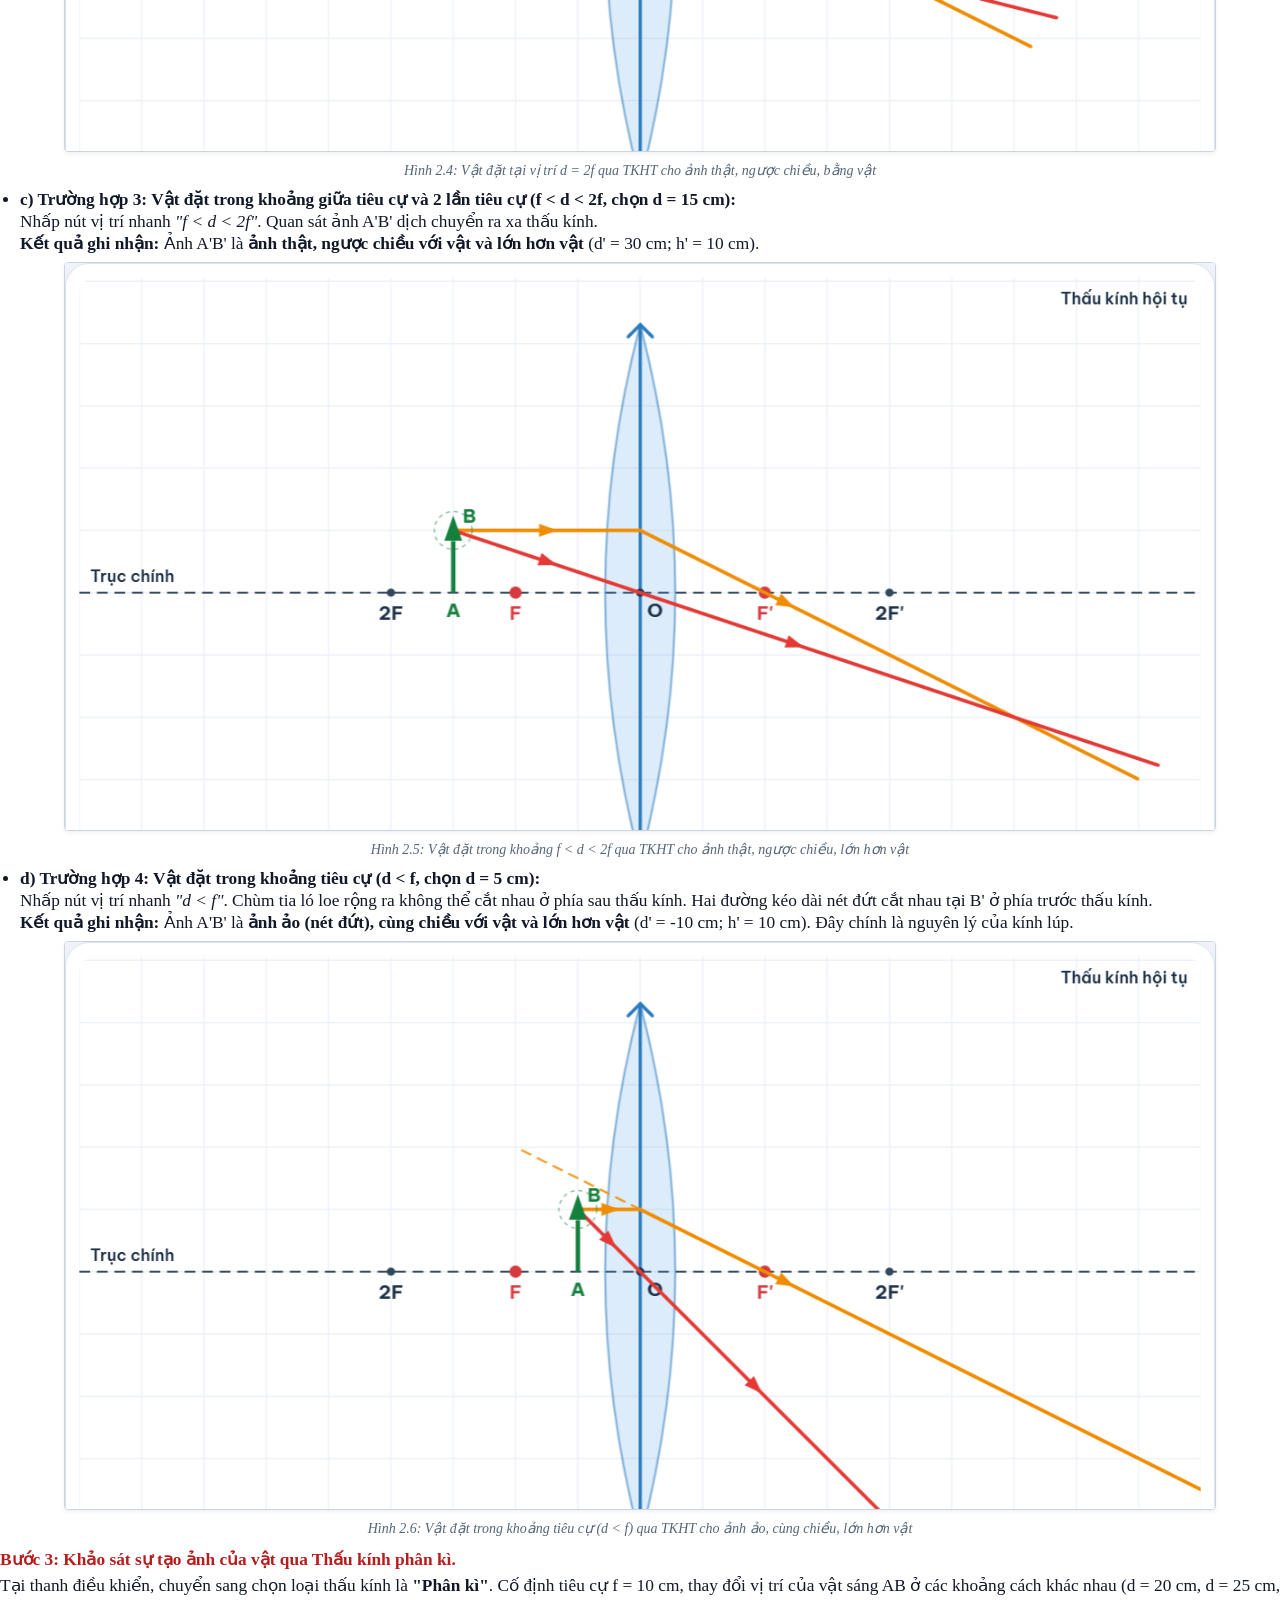
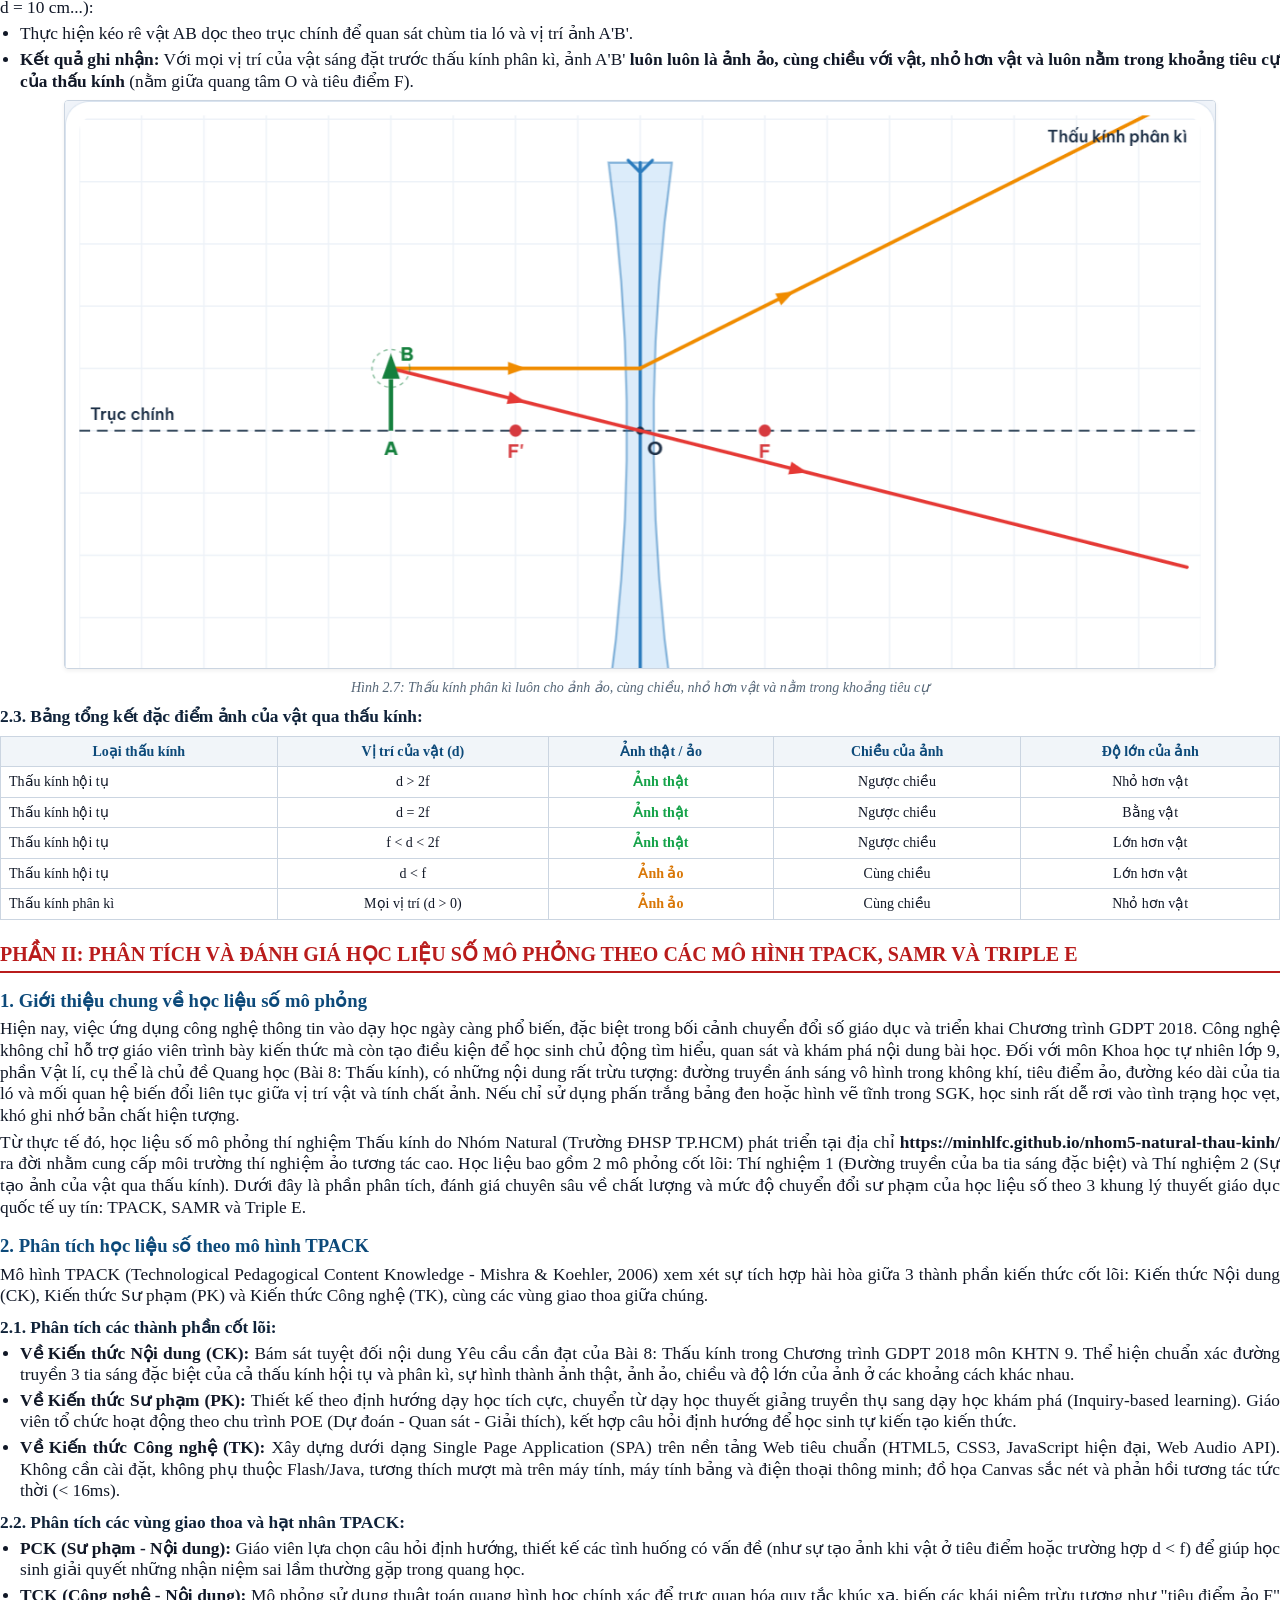
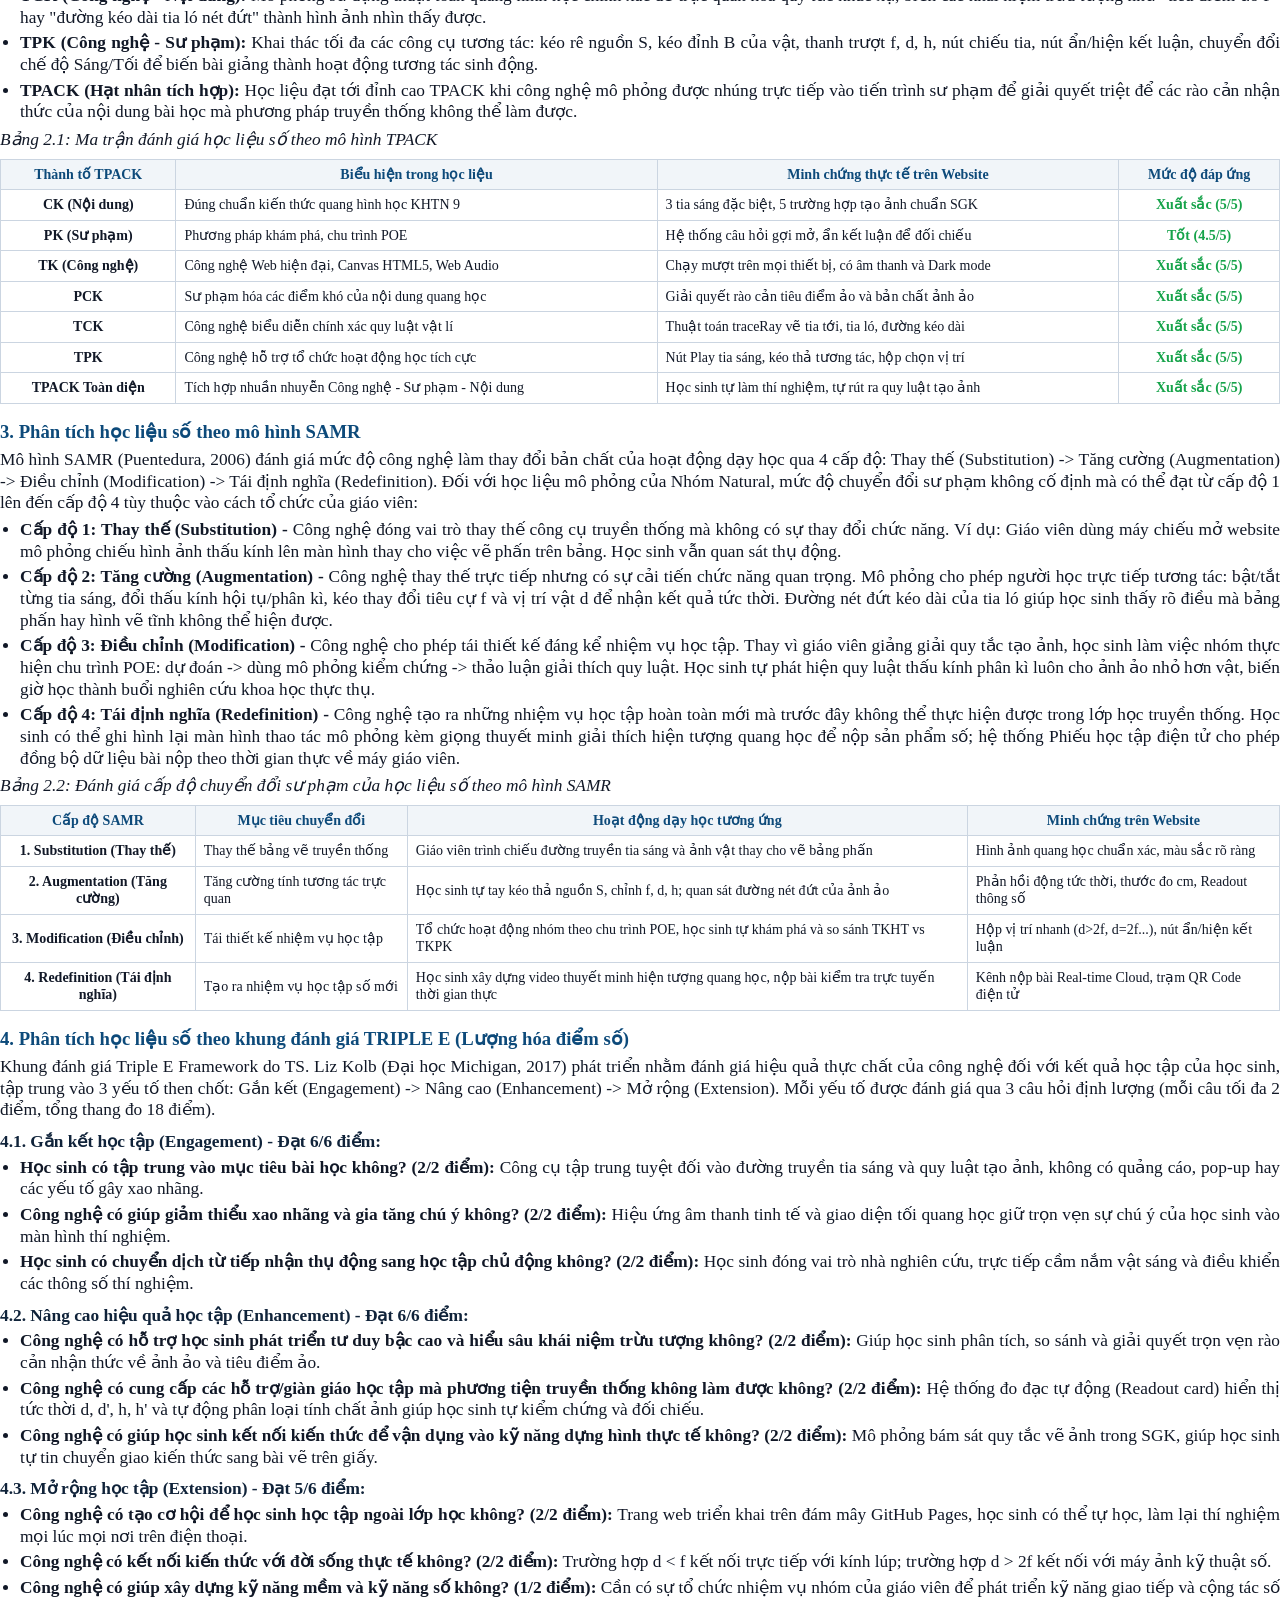
==== commit 7ef11e97: "fix(optics): cap nhat dung quy uoc tieu diem anh F' o truoc va tieu diem vat F o sau cho thau kinh p" ====
--- a/document_preview.html
+++ b/document_preview.html
@@ -217,7 +217,7 @@
   
   <h2>1.1. Mục tiêu:</h2>
   <ul>
-    <li>Trình bày và mô tả được đường truyền của 3 tia sáng đặc biệt (tia tới đi qua quang tâm O, tia tới song song với trục chính, tia tới đi qua tiêu điểm chính F hoặc có đường kéo dài đi qua F') khi qua thấu kính hội tụ và thấu kính phân kì thông qua quan sát mô phỏng.</li>
+    <li>Trình bày và mô tả được đường truyền của 3 tia sáng đặc biệt (tia tới đi qua quang tâm O, tia tới song song với trục chính cho tia ló đi qua F' hoặc có đường kéo dài qua F', tia tới đi qua F hoặc có đường kéo dài hướng tới F cho tia ló song song trục chính) khi qua thấu kính hội tụ và thấu kính phân kì thông qua quan sát mô phỏng.</li>
     <li>Rút ra được quy luật hội tụ của chùm tia ló đối với thấu kính hội tụ và tính chất phân kì của chùm tia ló đối với thấu kính phân kì khi chùm tia tới song song với trục chính.</li>
   </ul>
 
@@ -323,19 +323,19 @@
   </div>
 
   <ul>
-    <li><b>2. Tia tới song song với trục chính:</b> Tích chọn ô <i>"Tia song song với trục chính"</i>. Quan sát thấy tia ló bị loe rộng ra (phân kì), đường kéo dài của tia ló (nét đứt) đi qua tiêu điểm chính F ở phía trước thấu kính.</li>
+    <li><b>2. Tia tới song song với trục chính:</b> Tích chọn ô <i>"Tia song song với trục chính"</i>. Quan sát thấy tia ló bị loe rộng ra (phân kì), đường kéo dài của tia ló (nét đứt) đi qua tiêu điểm ảnh chính F' ở phía trước thấu kính.</li>
   </ul>
   <div class="img-wrap">
     <img src="doc_images/08_tn1_pk_ray_p.png" alt="Tia song song trục chính - TKPK">
-    <div class="caption">Hình 1.8: Tia tới song song trục chính cho tia ló có đường kéo dài đi qua tiêu điểm F</div>
-  </div>
-
-  <ul>
-    <li><b>3. Tia tới có đường kéo dài hướng tới tiêu điểm chính F':</b> Tích chọn ô <i>"Tia có đường kéo dài qua tiêu điểm F'"</i>. Tia ló sau khi qua thấu kính trở nên song song với trục chính.</li>
-  </ul>
-  <div class="img-wrap">
-    <img src="doc_images/09_tn1_pk_ray_f.png" alt="Tia hướng tới tiêu điểm F' - TKPK">
-    <div class="caption">Hình 1.9: Tia tới hướng tới tiêu điểm F' ở sau thấu kính cho tia ló song song trục chính</div>
+    <div class="caption">Hình 1.8: Tia tới song song trục chính cho tia ló có đường kéo dài đi qua tiêu điểm ảnh F'</div>
+  </div>
+
+  <ul>
+    <li><b>3. Tia tới có đường kéo dài hướng tới tiêu điểm vật chính F:</b> Tích chọn ô <i>"Tia có đường kéo dài qua tiêu điểm F"</i>. Tia ló sau khi qua thấu kính trở nên song song với trục chính.</li>
+  </ul>
+  <div class="img-wrap">
+    <img src="doc_images/09_tn1_pk_ray_f.png" alt="Tia hướng tới tiêu điểm F - TKPK">
+    <div class="caption">Hình 1.9: Tia tới hướng tới tiêu điểm vật F ở sau thấu kính cho tia ló song song trục chính</div>
   </div>
 
   <ul>
